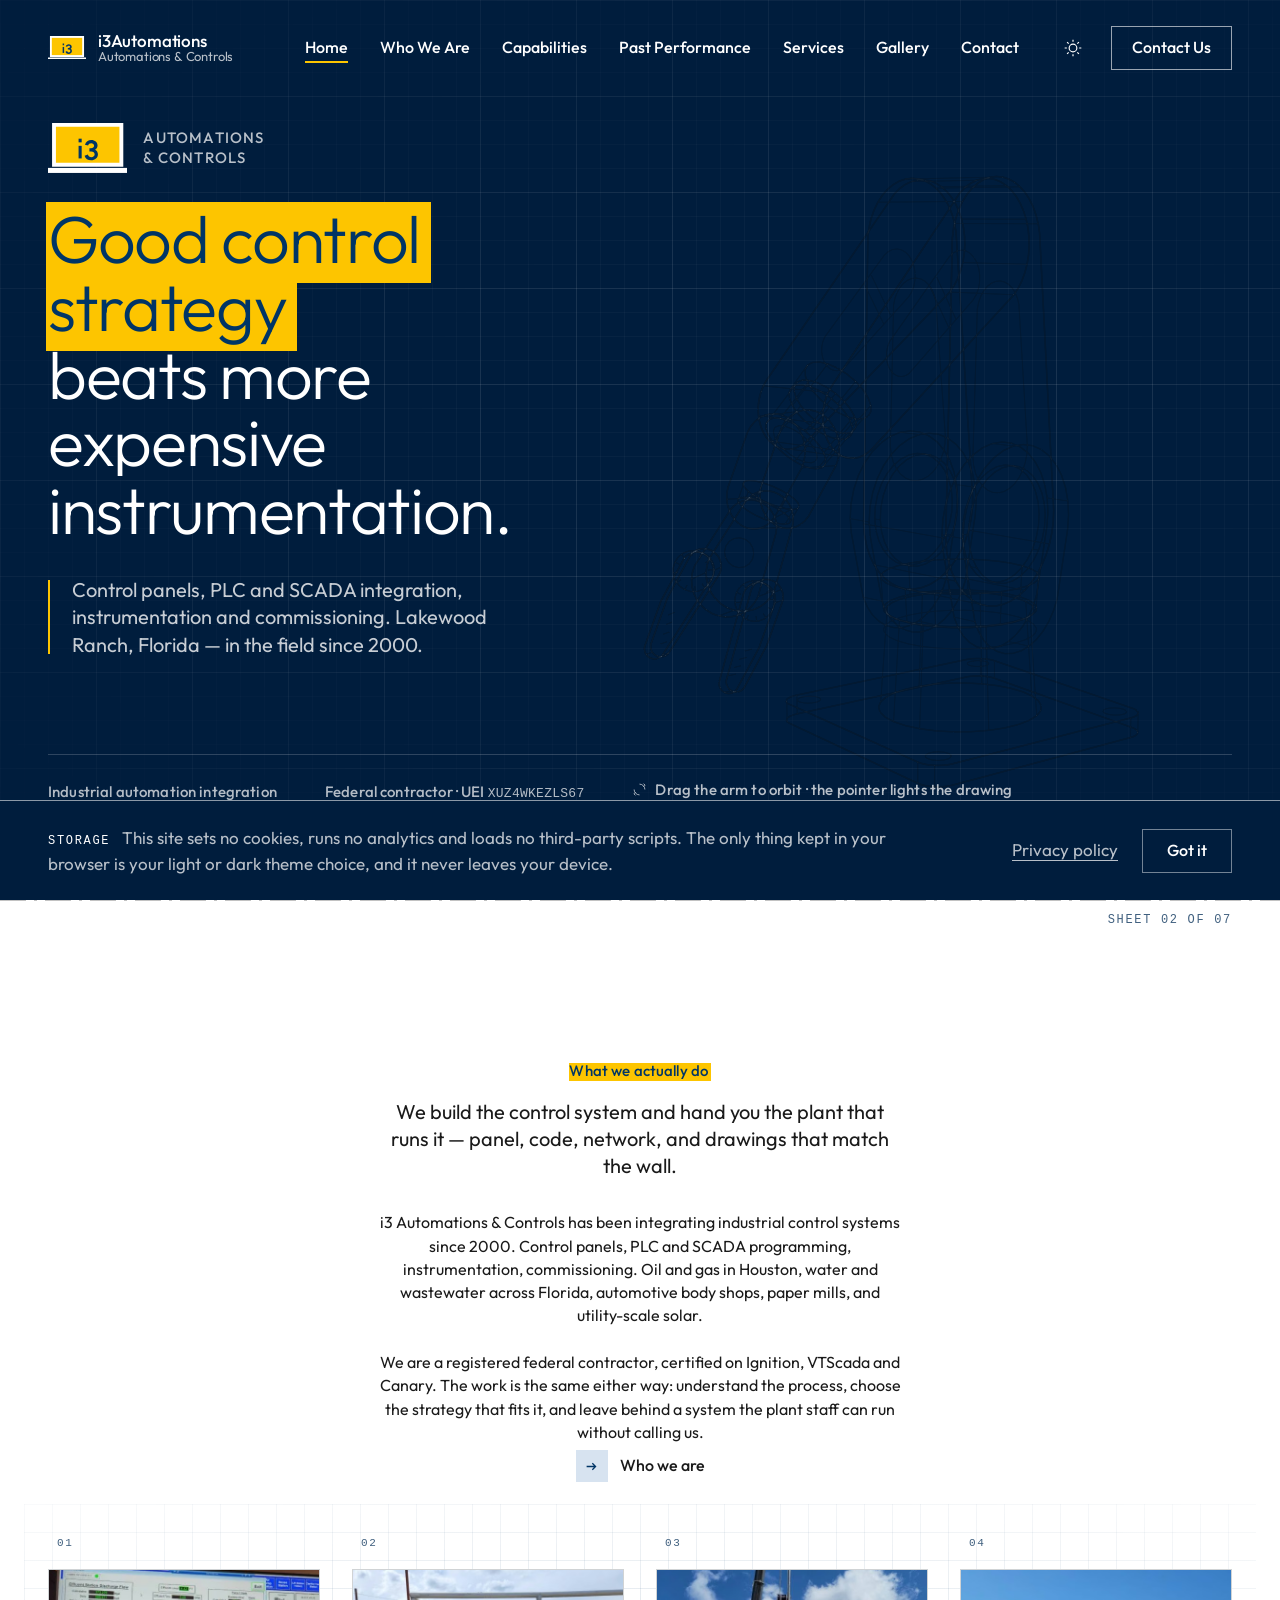
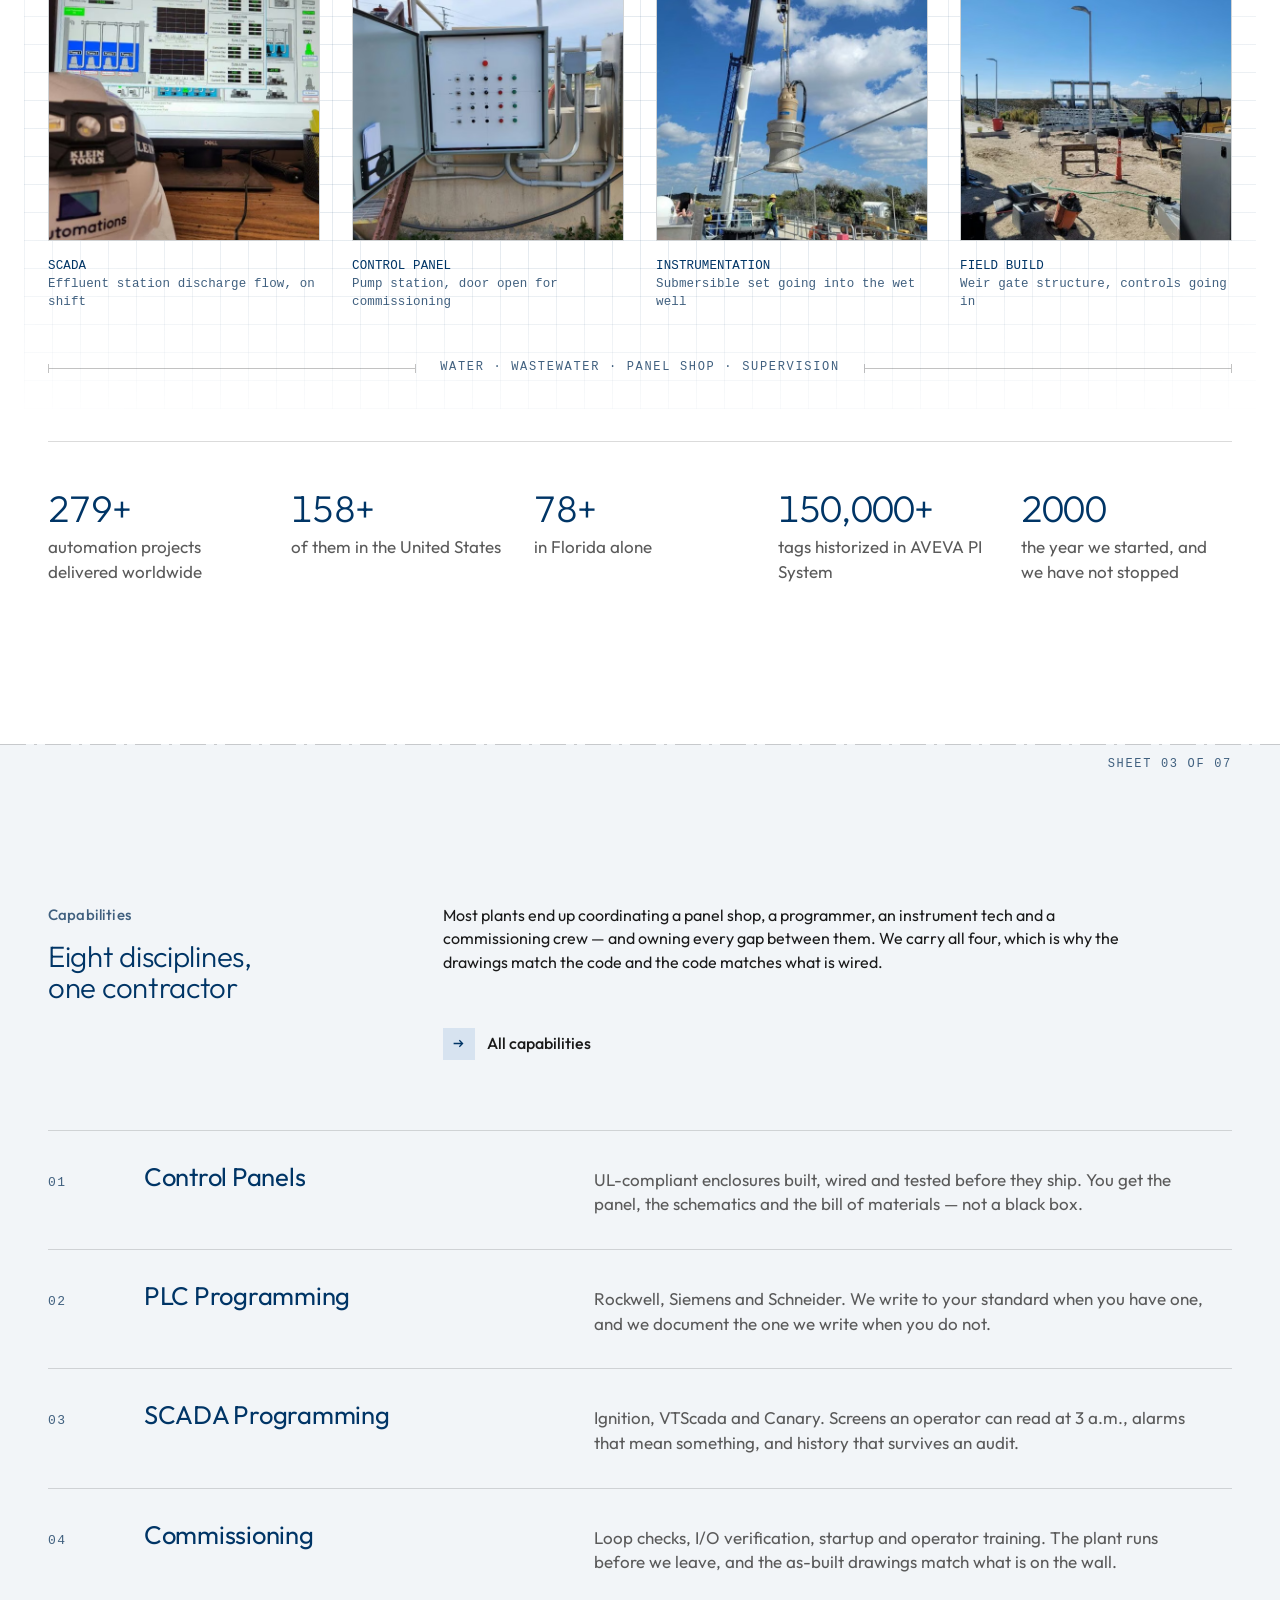
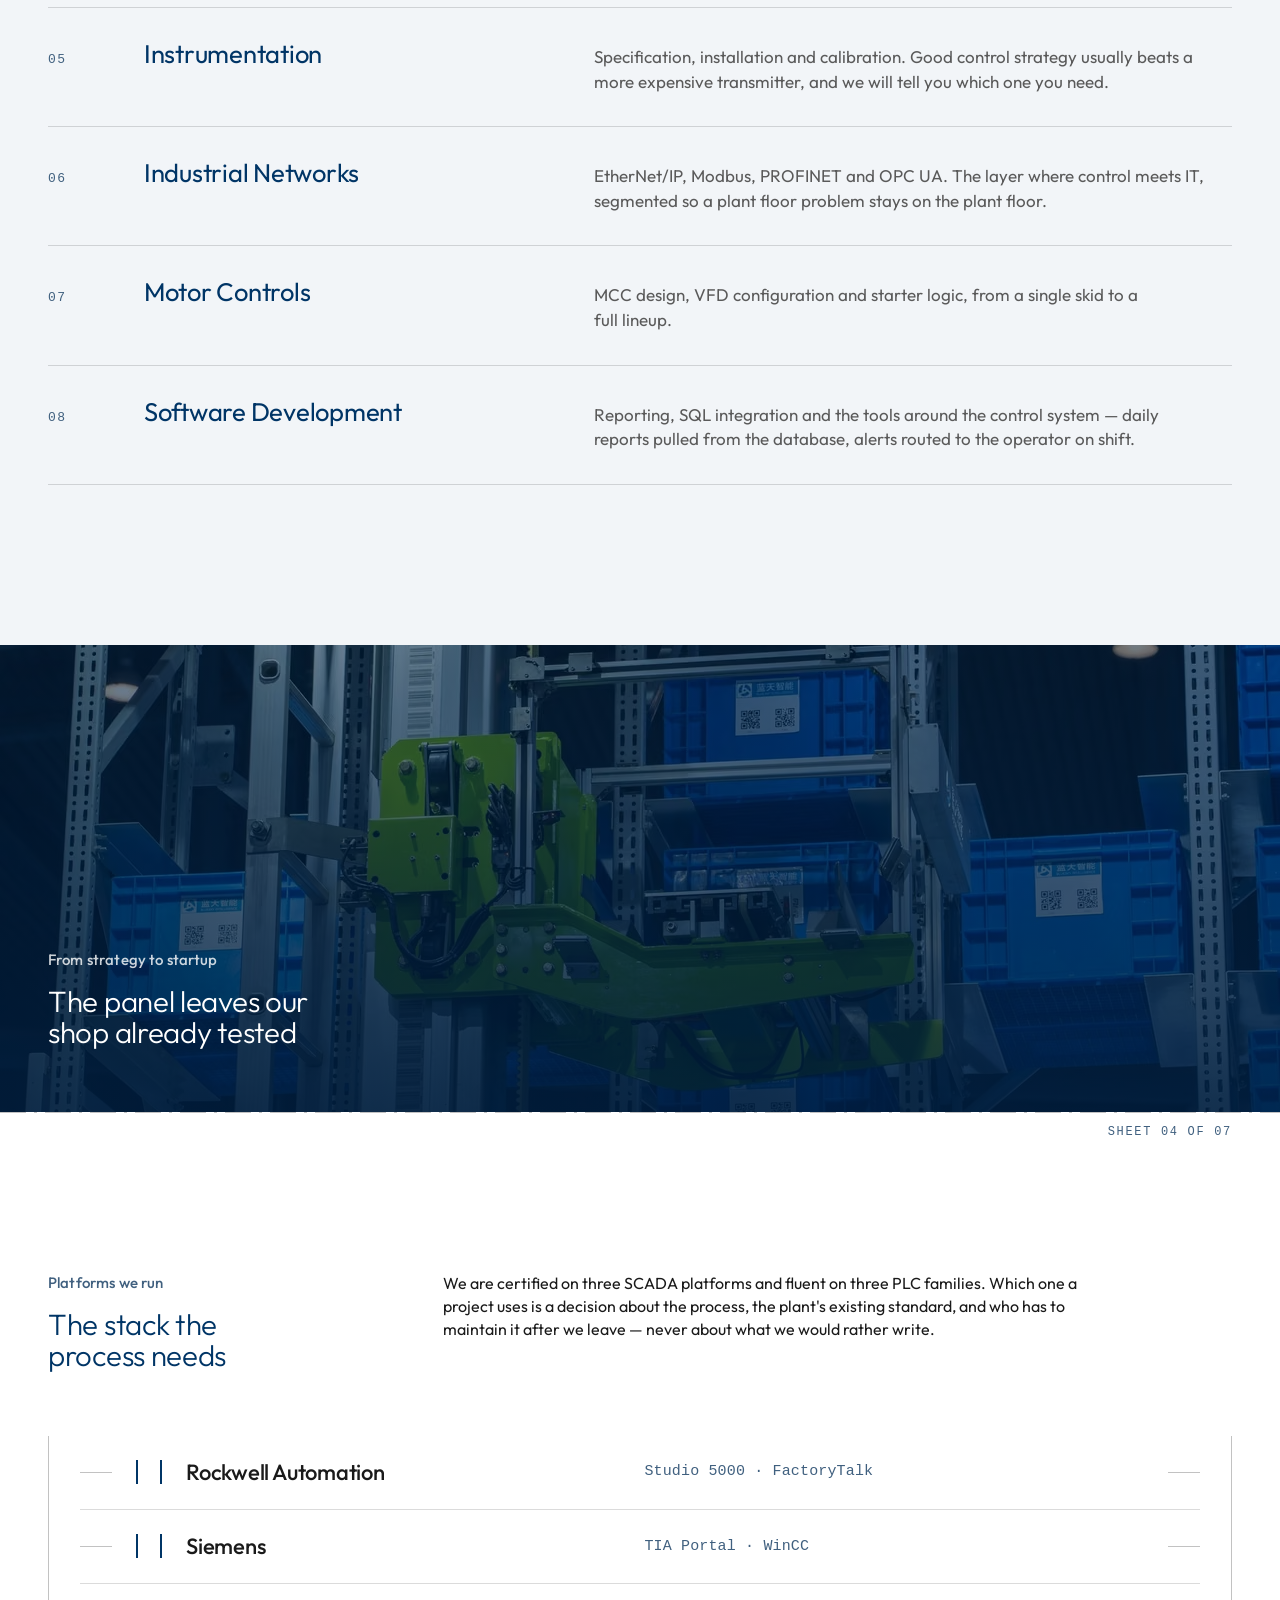
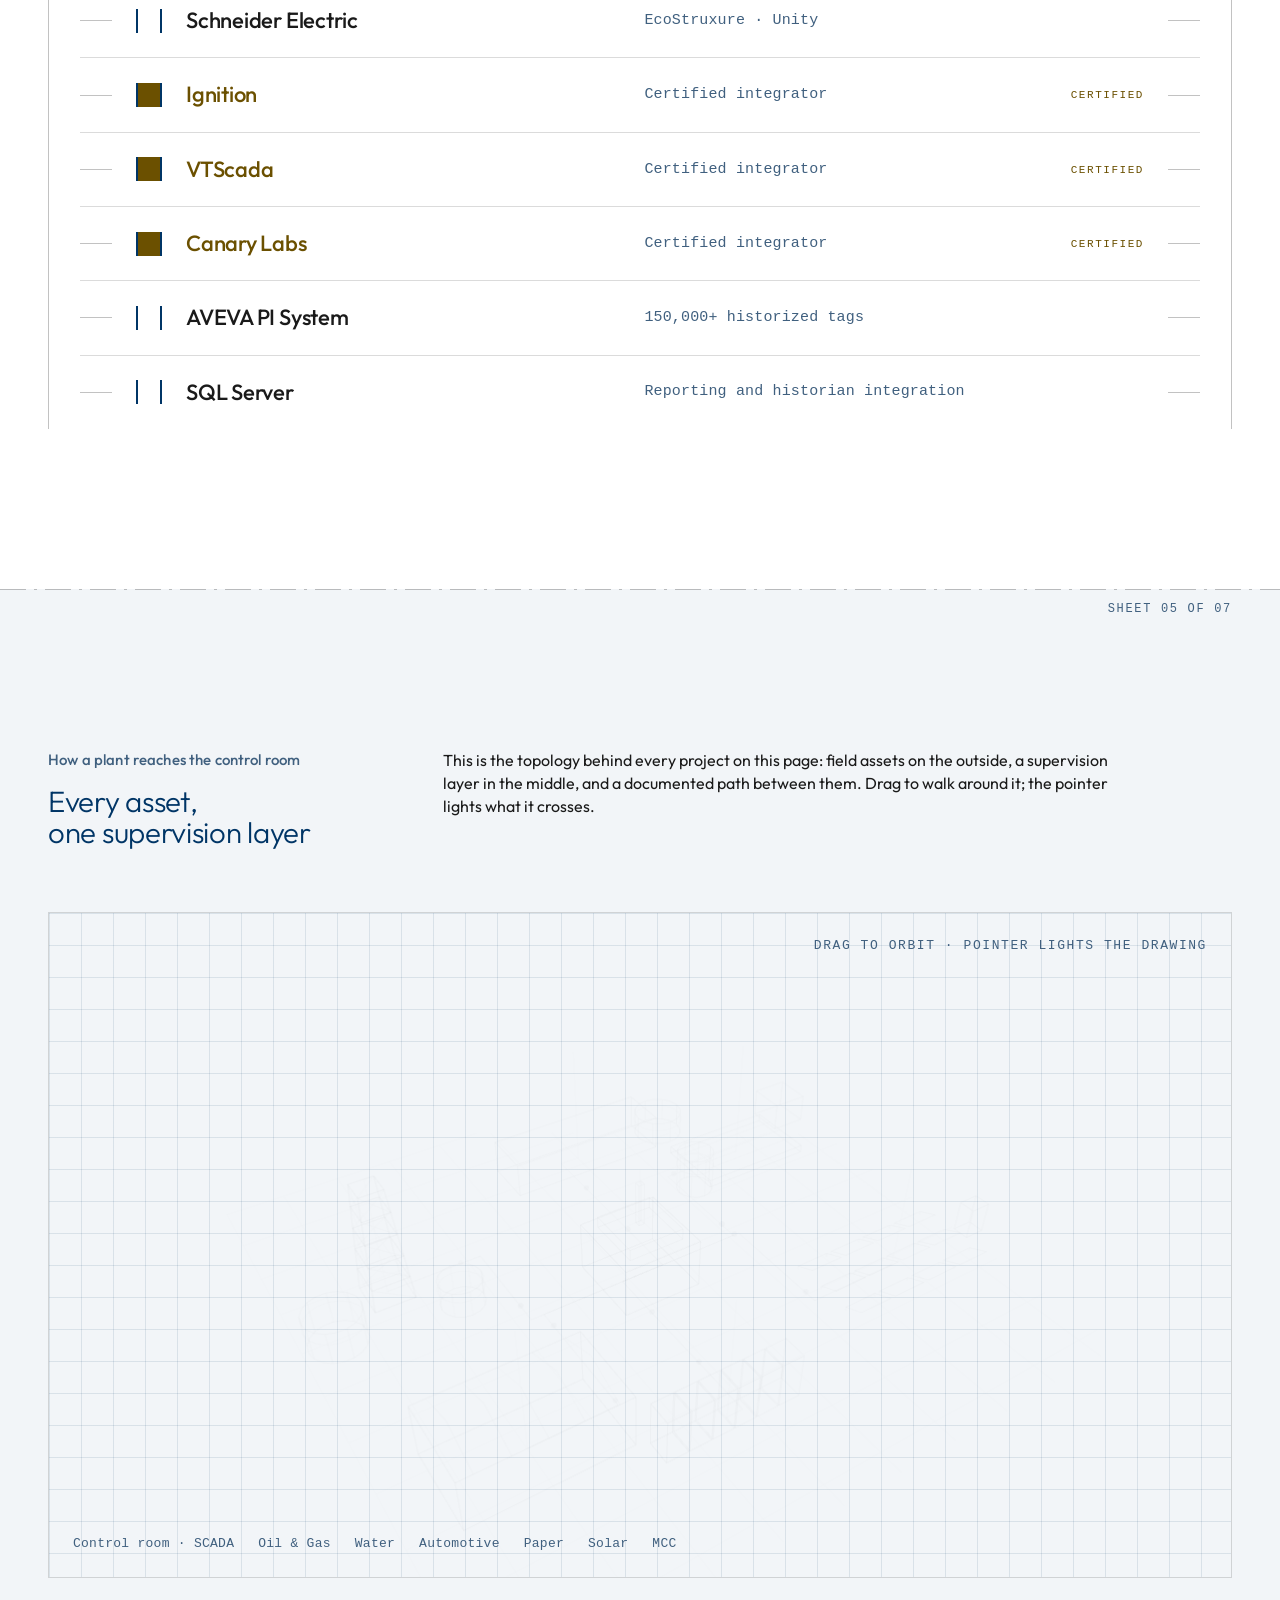
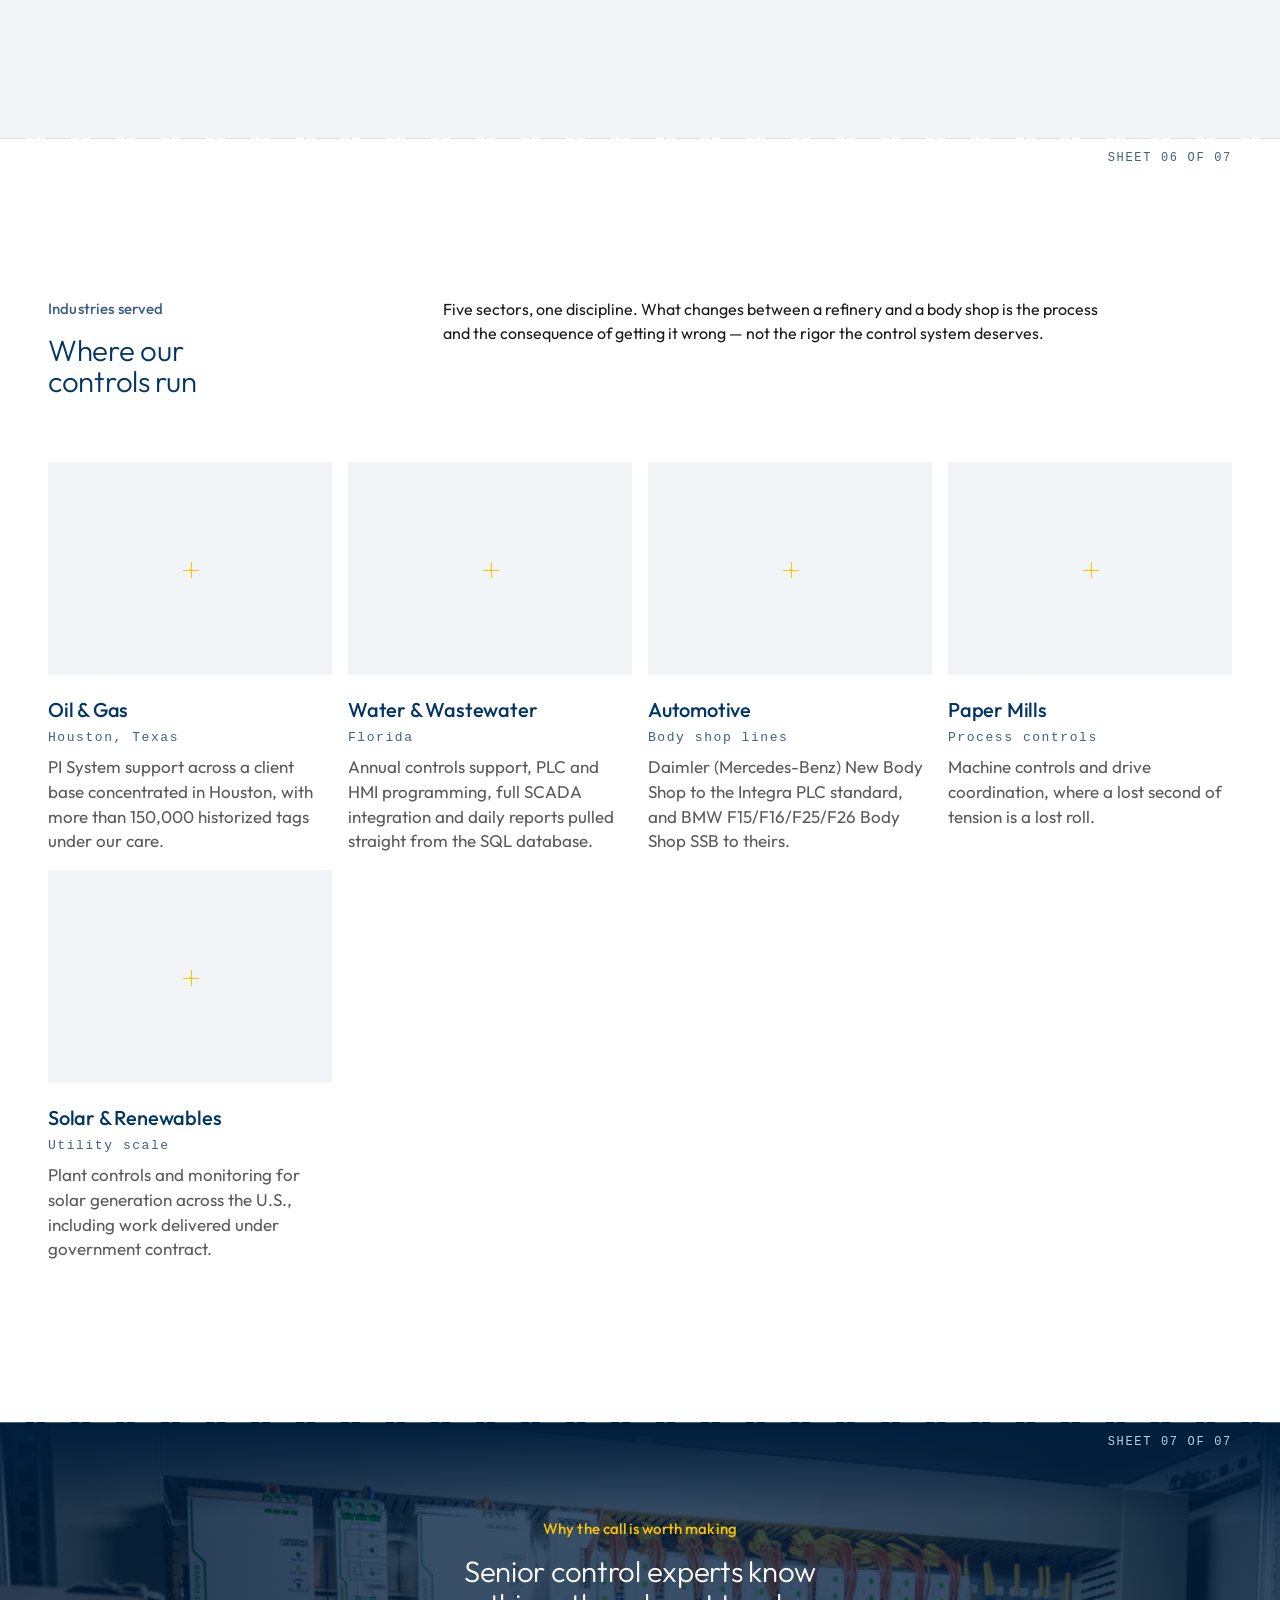
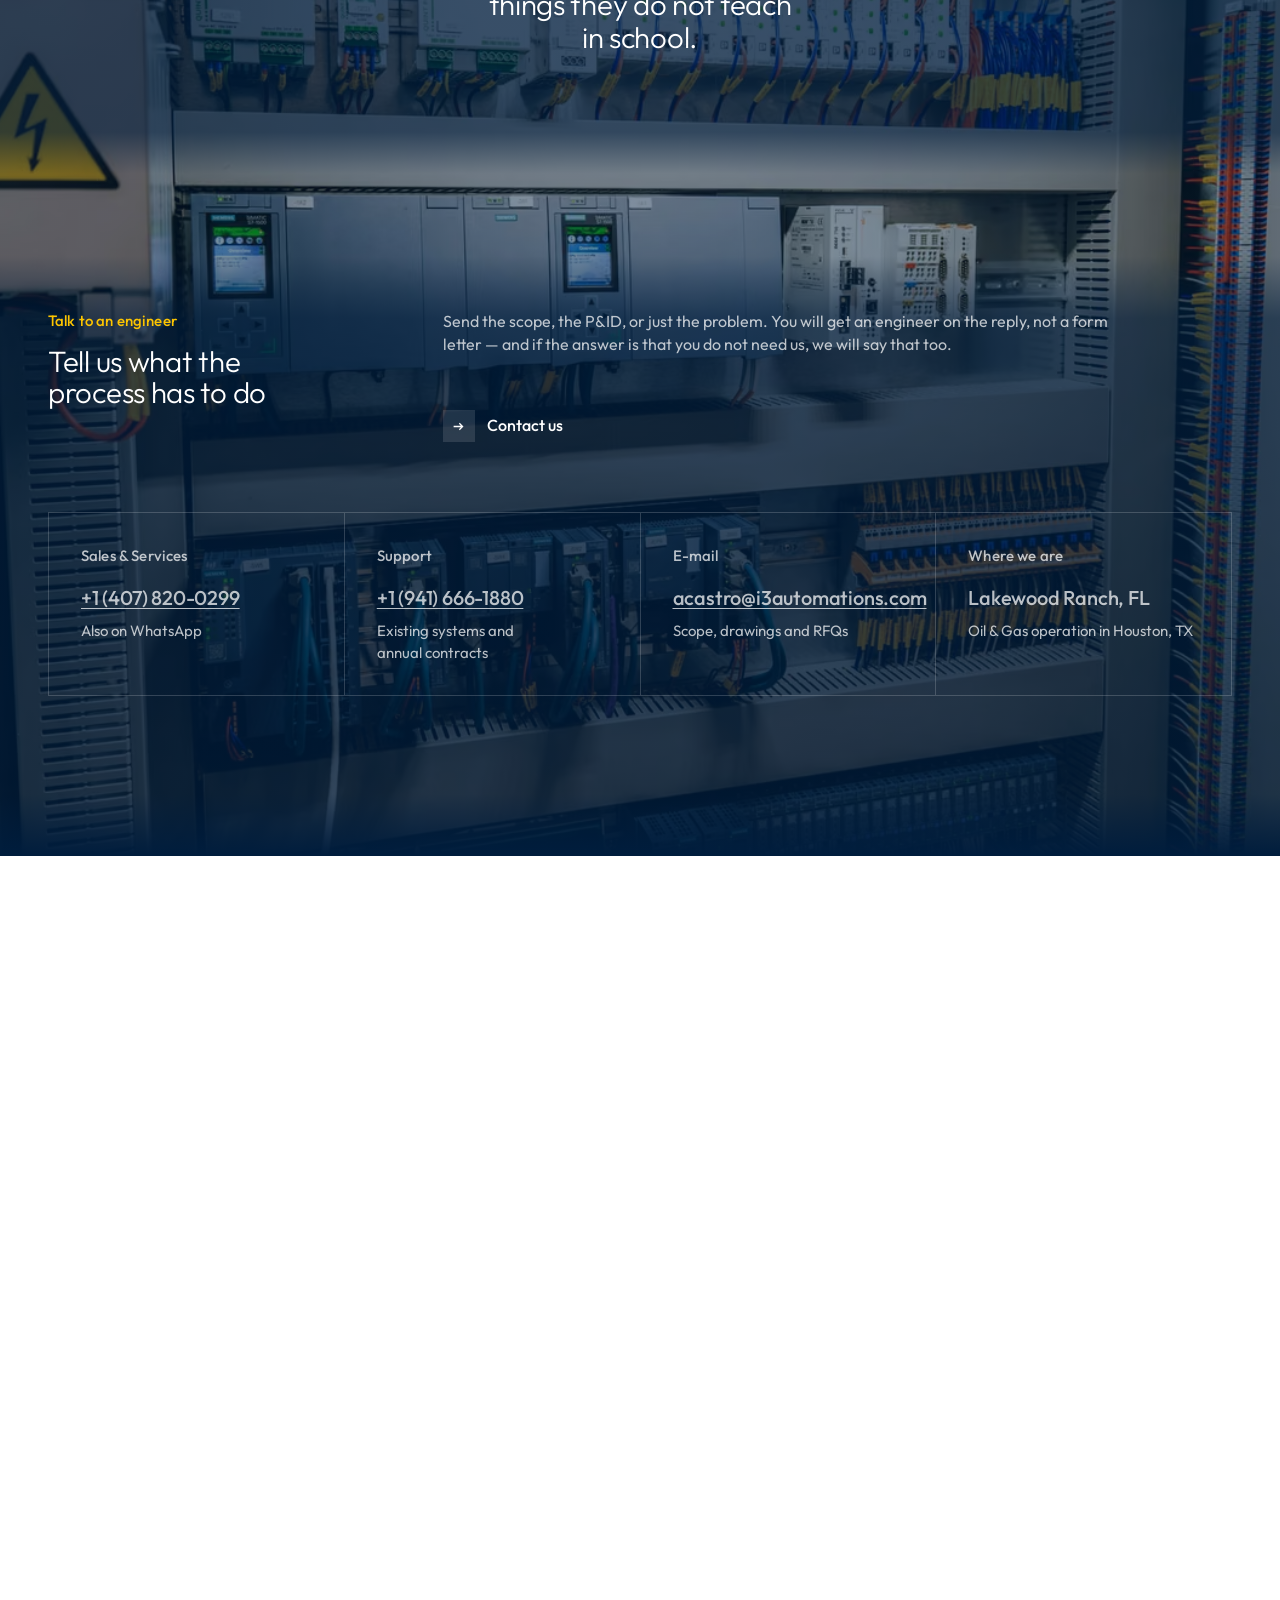
==== site/index.html @ 96292fdc "Site completo, primeiro commit." ====
<!DOCTYPE html>
<html lang="en-US">
<head>
<meta charset="utf-8">
<meta name="viewport" content="width=device-width, initial-scale=1">
<title>i3Automations &mdash; Industrial Control Panels, PLC and SCADA</title>
<meta name="description" content="Control panels, PLC and SCADA programming, instrumentation and commissioning for oil and gas, water, automotive and solar. Federal contractor since 2000.">
<link rel="canonical" href="https://i3automations.com/">
<meta name="theme-color" content="#003566" media="(prefers-color-scheme: light)">
<meta name="theme-color" content="#000C18" media="(prefers-color-scheme: dark)">

<meta property="og:type" content="website">
<meta property="og:locale" content="en_US">
<meta property="og:site_name" content="i3 Automations &amp; Controls">
<meta property="og:title" content="i3Automations &mdash; Industrial Control Panels, PLC and SCADA">
<meta property="og:description" content="Control panels, PLC and SCADA programming, instrumentation and commissioning for oil and gas, water, automotive and solar. Federal contractor since 2000.">
<meta property="og:url" content="https://i3automations.com/">
<meta property="og:image" content="https://i3automations.com/img/og/og-1200.jpg">
<meta property="og:image:type" content="image/jpeg">
<meta property="og:image:width" content="1200">
<meta property="og:image:height" content="630">
<meta property="og:image:alt" content="i3Automations &mdash; Industrial Control Panels, PLC and SCADA">
<meta name="twitter:card" content="summary_large_image">

<link rel="icon" href="favicon.ico" sizes="16x16 32x32 48x48">
<link rel="icon" href="brand/favicon.svg" type="image/svg+xml">
<link rel="apple-touch-icon" href="brand/apple-touch-icon.png">
<link rel="manifest" href="site.webmanifest">
<link rel="preload" href="fonts/outfit-latin.woff2" as="font" type="font/woff2" crossorigin>
<link rel="stylesheet" href="css/reset.css">
<link rel="stylesheet" href="css/tokens.css">
<link rel="stylesheet" href="css/style.css">

<script>
(function () {
try {
var t = localStorage.getItem("i3-tema");
if (t === "claro" || t === "escuro") {
document.documentElement.setAttribute("data-tema", t);
}
} catch (e) {   }
})();
</script>
<script>
document.documentElement.className += " intro-ativa";
</script>
</head>
<body>

<div class="intro" role="presentation">
  <div class="intro__cena">
    <div class="intro__peca">
      <svg class="intro__marca" viewBox="0 0 410 258" aria-hidden="true" focusable="false"><path class="moldura" d="M21 0h368v226H21z"/><rect class="moldura" x="0" y="232" width="410" height="26"/><path class="tela" d="M41 20h328v186H41z"/><rect class="glifo" x="158" y="81" width="16" height="19"/><rect class="glifo" x="158" y="118" width="16" height="65"/><path class="glifo" d="M191 112c4-14 17-24 33-24 18 0 32 12 32 28 0 10-5 18-13 22 9 4 15 13 15 24 0 18-15 31-35 31-17 0-30-9-34-24l17-6c3 9 9 14 18 14 10 0 17-6 17-15 0-9-7-15-18-15h-9v-17h8c10 0 16-5 16-13 0-8-6-13-15-13-8 0-13 4-16 12z"/><g class="marca__contorno" fill="none" stroke="currentColor"><path pathLength="100" d="M21 0h368v226H21z"/><path pathLength="100" d="M41 20h328v186H41z"/><path pathLength="100" d="M0 232h410v26H0z"/></g></svg>
    </div>
    <p class="intro__frase">
      <span class="intro__texto"><span class="intro__linha">Good control strategy</span> <span class="intro__linha">beats expensive instrumentation</span></span><span class="intro__cursor" aria-hidden="true"></span>
    </p>
  </div>
</div>

<a class="pular-conteudo" href="#conteudo">Skip to content</a>

<header class="nav nav--sobre-heroi">
  <div class="nav__interno">
    <a class="nav__marca" href="index.html" aria-label="i3Automations — home">
      <svg class="nav__icone" viewBox="0 0 410 258" aria-hidden="true" focusable="false"><path class="moldura" d="M21 0h368v226H21z"/><rect class="moldura" x="0" y="232" width="410" height="26"/><path class="tela" d="M41 20h328v186H41z"/><rect class="glifo" x="158" y="81" width="16" height="19"/><rect class="glifo" x="158" y="118" width="16" height="65"/><path class="glifo" d="M191 112c4-14 17-24 33-24 18 0 32 12 32 28 0 10-5 18-13 22 9 4 15 13 15 24 0 18-15 31-35 31-17 0-30-9-34-24l17-6c3 9 9 14 18 14 10 0 17-6 17-15 0-9-7-15-18-15h-9v-17h8c10 0 16-5 16-13 0-8-6-13-15-13-8 0-13 4-16 12z"/></svg>
      <span class="nav__nome">i3Automations<span>Automations &amp; Controls</span></span>
    </a>

    <ul class="nav__links" role="list"><li><a href="index.html" aria-current="page">Home</a></li><li><a href="who-we-are.html">Who We Are</a></li><li><a href="capabilities.html">Capabilities</a></li><li><a href="past-performance.html">Past Performance</a></li><li><a href="services.html">Services</a></li><li><a href="gallery.html">Gallery</a></li><li><a href="contact.html">Contact</a></li></ul>

    <div class="nav__acoes">
      <button class="tema" type="button" data-tema-alternar aria-pressed="false"
              aria-label="Switch theme">
        <svg class="tema__sol" viewBox="0 0 24 24" aria-hidden="true"><circle cx="12" cy="12" r="4.6"/><path d="M12 2v2.6M12 19.4V22M2 12h2.6M19.4 12H22M4.9 4.9l1.9 1.9M17.2 17.2l1.9 1.9M19.1 4.9l-1.9 1.9M6.8 17.2l-1.9 1.9"/></svg>
        <svg class="tema__lua" viewBox="0 0 24 24" aria-hidden="true"><path d="M20.5 14.6A8.6 8.6 0 0 1 9.4 3.5a8.6 8.6 0 1 0 11.1 11.1z"/></svg>
      </button>
      <a class="nav__cta" href="contact.html">Contact Us</a>
      <button class="nav__hamburguer" type="button" aria-expanded="false"
              aria-controls="menu-mobile" aria-label="Open menu"><span></span></button>
    </div>
  </div>

  <nav class="nav__painel" id="menu-mobile" aria-label="Main menu">
    <a href="index.html" aria-current="page">Home</a><a href="who-we-are.html">Who We Are</a><a href="capabilities.html">Capabilities</a><a href="past-performance.html">Past Performance</a><a href="services.html">Services</a><a href="gallery.html">Gallery</a><a href="contact.html">Contact</a>
    <a class="botao botao--principal" href="contact.html">Contact Us</a>
  </nav>
</header>
<main id="conteudo">

<section class="heroi reticula" id="top">
  <div class="heroi__container">
    <div class="heroi__peca"><div class="braco" data-braco role="img" aria-label="Interactive line drawing of a six-axis industrial robot arm at work: drag to orbit it, and the pointer lights the drawing in gold."><canvas class="braco__tela"></canvas><div class="braco__estatico" aria-hidden="true"></div></div></div>
    <div class="heroi__texto">
      <p class="heroi__marca"><svg class="heroi__icone" viewBox="0 0 410 258" aria-hidden="true" focusable="false" data-intro-destino data-encaixe="1"><path class="moldura" d="M21 0h368v226H21z"/><rect class="moldura" x="0" y="232" width="410" height="26"/><path class="tela" d="M41 20h328v186H41z"/><rect class="glifo" x="158" y="81" width="16" height="19"/><rect class="glifo" x="158" y="118" width="16" height="65"/><path class="glifo" d="M191 112c4-14 17-24 33-24 18 0 32 12 32 28 0 10-5 18-13 22 9 4 15 13 15 24 0 18-15 31-35 31-17 0-30-9-34-24l17-6c3 9 9 14 18 14 10 0 17-6 17-15 0-9-7-15-18-15h-9v-17h8c10 0 16-5 16-13 0-8-6-13-15-13-8 0-13 4-16 12z"/></svg><span>Automations<br>&amp; Controls</span></p>
      <h1 class="heroi__titulo">
        <span class="entra-linha" style="--i:0"><span class="realce">Good control strategy</span></span>
        <span class="entra-linha" data-lente-texto style="--i:1">beats more expensive</span>
        <span class="entra-linha" data-lente-texto style="--i:2">instrumentation.</span>
      </h1>
      <p class="heroi__apoio" data-lente-texto>Control panels, PLC and SCADA integration, instrumentation
      and commissioning. Lakewood Ranch, Florida &mdash; in the field since 2000.</p>
    </div>

    <div class="heroi__rodape">
      <span>Industrial automation integration</span>
      <span>Federal contractor &middot; UEI <span class="mono">XUZ4WKEZLS67</span></span>
      <span class="heroi__dica">
        <svg viewBox="0 0 24 24" aria-hidden="true"><path d="M12 3.4a8.6 8.6 0 0 1 8.6 8.6M12 20.6A8.6 8.6 0 0 1 3.4 12"/><path d="M18.5 2.6L20.9 5l-2.4 2.4M5.5 21.4L3.1 19l2.4-2.4"/></svg>
        Drag the arm to orbit &middot; the pointer lights the drawing
      </span>
    </div>
  </div>
</section>

<section class="secao junta reveal reveal--limpo" id="who-we-are" data-folha="02 OF 07">
  <div class="container">
    <div class="bloco bloco--centro reveal">
      <p class="eyebrow"><span class="realce">What we actually do</span></p>
      <div>
        <p class="lead">We build the control system and hand
        you the plant that runs it &mdash; panel, code, network, and drawings that match
        the wall.</p>

        <div class="pilha" style="margin-top: var(--s-5)">
          <p>i3 Automations &amp; Controls has been integrating industrial control systems
          since 2000. Control panels, PLC and SCADA programming, instrumentation,
          commissioning. Oil and gas in Houston, water and wastewater across Florida,
          automotive body shops, paper mills, and utility-scale solar.</p>
          <p>We are a registered federal contractor, certified on Ignition, VTScada and
          Canary. The work is the same either way: understand the process, choose the
          strategy that fits it, and leave behind a system the plant staff can run without
          calling us.</p>
        </div>

        <a class="cta" href="who-we-are.html"><span class="cta__chip" aria-hidden="true"><svg viewBox="0 0 16 16" fill="none" stroke="currentColor" stroke-width="1.6"><path d="M2 8h11M9 4l4 4-4 4"/></svg></span>Who we are</a>
      </div>
    </div>
    <div class="prancha" data-progresso><div class="prancha__datum" aria-hidden="true"></div><div class="prancha__linha"><figure class="prancha__item" style="--i:0"><div class="prancha__vista"><span class="prancha__tique" aria-hidden="true"></span><span class="prancha__idx">01</span></div><div class="prancha__moldura"><picture><source type="image/avif" srcset="img/galeria/scada-600.avif 600w" sizes="(max-width: 560px) 92vw, (max-width: 1023px) 44vw, 22vw"><source type="image/webp" srcset="img/galeria/scada-600.webp 600w" sizes="(max-width: 560px) 92vw, (max-width: 1023px) 44vw, 22vw"><img class="" src="img/galeria/scada-600.jpg" alt="SCADA screen showing effluent station discharge flow, with an i3Automations hard hat in the foreground" decoding="async" fetchpriority="high" ></picture></div><figcaption class="prancha__legenda"><span class="prancha__ref">SCADA</span>Effluent station discharge flow, on shift</figcaption></figure><figure class="prancha__item" style="--i:1"><div class="prancha__vista"><span class="prancha__tique" aria-hidden="true"></span><span class="prancha__idx">02</span></div><div class="prancha__moldura"><picture><source type="image/avif" srcset="img/galeria/painel-campo-600.avif 600w" sizes="(max-width: 560px) 92vw, (max-width: 1023px) 44vw, 22vw"><source type="image/webp" srcset="img/galeria/painel-campo-600.webp 600w" sizes="(max-width: 560px) 92vw, (max-width: 1023px) 44vw, 22vw"><img class="" src="img/galeria/painel-campo-600.jpg" alt="Field-installed control panel with pilot lights and selector switches, door open at a pump station" decoding="async" fetchpriority="high" ></picture></div><figcaption class="prancha__legenda"><span class="prancha__ref">CONTROL PANEL</span>Pump station, door open for commissioning</figcaption></figure><figure class="prancha__item" style="--i:2"><div class="prancha__vista"><span class="prancha__tique" aria-hidden="true"></span><span class="prancha__idx">03</span></div><div class="prancha__moldura"><picture><source type="image/avif" srcset="img/galeria/bomba-600.avif 600w" sizes="(max-width: 560px) 92vw, (max-width: 1023px) 44vw, 22vw"><source type="image/webp" srcset="img/galeria/bomba-600.webp 600w" sizes="(max-width: 560px) 92vw, (max-width: 1023px) 44vw, 22vw"><img class="" src="img/galeria/bomba-600.jpg" alt="Submersible pump set being lowered by crane into a wet well" decoding="async" fetchpriority="high" ></picture></div><figcaption class="prancha__legenda"><span class="prancha__ref">INSTRUMENTATION</span>Submersible set going into the wet well</figcaption></figure><figure class="prancha__item" style="--i:3"><div class="prancha__vista"><span class="prancha__tique" aria-hidden="true"></span><span class="prancha__idx">04</span></div><div class="prancha__moldura"><picture><source type="image/avif" srcset="img/galeria/obra-agua-600.avif 600w" sizes="(max-width: 560px) 92vw, (max-width: 1023px) 44vw, 22vw"><source type="image/webp" srcset="img/galeria/obra-agua-600.webp 600w" sizes="(max-width: 560px) 92vw, (max-width: 1023px) 44vw, 22vw"><img class="" src="img/galeria/obra-agua-600.jpg" alt="Controls cabinet being installed beside weir gates at a water treatment structure under construction" decoding="async" fetchpriority="high" ></picture></div><figcaption class="prancha__legenda"><span class="prancha__ref">FIELD BUILD</span>Weir gate structure, controls going in</figcaption></figure></div><p class="prancha__cota">WATER &middot; WASTEWATER &middot; PANEL SHOP &middot; SUPERVISION</p></div>
    <dl class="numeros reveal">
      <div><dt class="tabular">279+</dt><dd>automation projects delivered worldwide</dd></div>
      <div><dt class="tabular">158+</dt><dd>of them in the United States</dd></div>
      <div><dt class="tabular">78+</dt><dd>in Florida alone</dd></div>
      <div><dt class="tabular">150,000+</dt><dd>tags historized in AVEVA PI System</dd></div>
      <div><dt class="tabular">2000</dt><dd>the year we started, and we have not stopped</dd></div>
    </dl>
  </div>
</section>

<section class="secao secao--offwhite junta reveal reveal--limpo" id="capabilities" data-folha="03 OF 07">
  <div class="container">
    <div class="bloco reveal">
      <div class="bloco__esq">
        <p class="eyebrow">Capabilities</p>
        <h2>Eight disciplines, <br>one contractor</h2>
      </div>
      <div class="bloco__dir">
        <p class="corpo">Most plants end up coordinating a panel shop, a programmer, an
        instrument tech and a commissioning crew &mdash; and owning every gap between them.
        We carry all four, which is why the drawings match the code and the code matches
        what is wired.</p>
        <a class="cta" href="capabilities.html"><span class="cta__chip" aria-hidden="true"><svg viewBox="0 0 16 16" fill="none" stroke="currentColor" stroke-width="1.6"><path d="M2 8h11M9 4l4 4-4 4"/></svg></span>All capabilities</a>
      </div>
    </div>
    <div class="capacidades" data-domino><div class="capacidade reveal" style="--i:1" data-i="0"><p class="capacidade__num">01</p><h3 class="capacidade__nome">Control Panels</h3><p class="capacidade__txt">UL-compliant enclosures built, wired and tested before they ship. You get the panel, the schematics and the bill of materials — not a black box.</p></div><div class="capacidade reveal" style="--i:2" data-i="1"><p class="capacidade__num">02</p><h3 class="capacidade__nome">PLC Programming</h3><p class="capacidade__txt">Rockwell, Siemens and Schneider. We write to your standard when you have one, and we document the one we write when you do not.</p></div><div class="capacidade reveal" style="--i:3" data-i="2"><p class="capacidade__num">03</p><h3 class="capacidade__nome">SCADA Programming</h3><p class="capacidade__txt">Ignition, VTScada and Canary. Screens an operator can read at 3 a.m., alarms that mean something, and history that survives an audit.</p></div><div class="capacidade reveal" style="--i:4" data-i="3"><p class="capacidade__num">04</p><h3 class="capacidade__nome">Commissioning</h3><p class="capacidade__txt">Loop checks, I/O verification, startup and operator training. The plant runs before we leave, and the as-built drawings match what is on the wall.</p></div><div class="capacidade reveal" style="--i:5" data-i="4"><p class="capacidade__num">05</p><h3 class="capacidade__nome">Instrumentation</h3><p class="capacidade__txt">Specification, installation and calibration. Good control strategy usually beats a more expensive transmitter, and we will tell you which one you need.</p></div><div class="capacidade reveal" style="--i:6" data-i="5"><p class="capacidade__num">06</p><h3 class="capacidade__nome">Industrial Networks</h3><p class="capacidade__txt">EtherNet/IP, Modbus, PROFINET and OPC UA. The layer where control meets IT, segmented so a plant floor problem stays on the plant floor.</p></div><div class="capacidade reveal" style="--i:7" data-i="6"><p class="capacidade__num">07</p><h3 class="capacidade__nome">Motor Controls</h3><p class="capacidade__txt">MCC design, VFD configuration and starter logic, from a single skid to a full lineup.</p></div><div class="capacidade reveal" style="--i:8" data-i="7"><p class="capacidade__num">08</p><h3 class="capacidade__nome">Software Development</h3><p class="capacidade__txt">Reporting, SQL integration and the tools around the control system — daily reports pulled from the database, alerts routed to the operator on shift.</p></div></div>
  </div>
</section>

<section class="faixa reveal reveal--limpo">
  <picture><source type="image/avif" srcset="img/faixa/robotica-1280.avif 1280w, img/faixa/robotica-1920.avif 1920w" sizes="100vw"><source type="image/webp" srcset="img/faixa/robotica-1280.webp 1280w, img/faixa/robotica-1920.webp 1920w" sizes="100vw"><img class="faixa__foto" src="img/faixa/robotica-1920.jpg" alt="Robotic handling cell in a distribution facility" loading="lazy" decoding="async" ></picture>
  <div class="container">
    <p class="eyebrow reveal">From strategy to startup</p>
    <h2 class="reveal" style="--i:1">The panel leaves our shop already tested</h2>
  </div>
</section>

<section class="secao junta reveal reveal--limpo" data-folha="04 OF 07">
  <div class="container">
    <div class="bloco reveal">
      <div class="bloco__esq">
        <p class="eyebrow">Platforms we run</p>
        <h2>The stack the <br>process needs</h2>
      </div>
      <div class="bloco__dir">
        <p class="corpo">We are certified on three SCADA platforms and fluent on three PLC
        families. Which one a project uses is a decision about the process, the plant's
        existing standard, and who has to maintain it after we leave &mdash; never about
        what we would rather write.</p>
      </div>
    </div>
    <div class="escada"><div class="escada__degrau reveal" style="--i:0"><span class="escada__fio" aria-hidden="true"></span><span class="escada__contato" aria-hidden="true"></span><p class="escada__nome">Rockwell Automation</p><p class="escada__papel">Studio 5000 · FactoryTalk</p><span class="escada__fio escada__fio--fim" aria-hidden="true"></span></div><div class="escada__degrau reveal" style="--i:1"><span class="escada__fio" aria-hidden="true"></span><span class="escada__contato" aria-hidden="true"></span><p class="escada__nome">Siemens</p><p class="escada__papel">TIA Portal · WinCC</p><span class="escada__fio escada__fio--fim" aria-hidden="true"></span></div><div class="escada__degrau reveal" style="--i:2"><span class="escada__fio" aria-hidden="true"></span><span class="escada__contato" aria-hidden="true"></span><p class="escada__nome">Schneider Electric</p><p class="escada__papel">EcoStruxure · Unity</p><span class="escada__fio escada__fio--fim" aria-hidden="true"></span></div><div class="escada__degrau escada__degrau--certificada reveal" style="--i:3"><span class="escada__fio" aria-hidden="true"></span><span class="escada__contato" aria-hidden="true"></span><p class="escada__nome">Ignition</p><p class="escada__papel">Certified integrator<span class="escada__selo">CERTIFIED</span></p><span class="escada__fio escada__fio--fim" aria-hidden="true"></span></div><div class="escada__degrau escada__degrau--certificada reveal" style="--i:4"><span class="escada__fio" aria-hidden="true"></span><span class="escada__contato" aria-hidden="true"></span><p class="escada__nome">VTScada</p><p class="escada__papel">Certified integrator<span class="escada__selo">CERTIFIED</span></p><span class="escada__fio escada__fio--fim" aria-hidden="true"></span></div><div class="escada__degrau escada__degrau--certificada reveal" style="--i:5"><span class="escada__fio" aria-hidden="true"></span><span class="escada__contato" aria-hidden="true"></span><p class="escada__nome">Canary Labs</p><p class="escada__papel">Certified integrator<span class="escada__selo">CERTIFIED</span></p><span class="escada__fio escada__fio--fim" aria-hidden="true"></span></div><div class="escada__degrau reveal" style="--i:6"><span class="escada__fio" aria-hidden="true"></span><span class="escada__contato" aria-hidden="true"></span><p class="escada__nome">AVEVA PI System</p><p class="escada__papel">150,000+ historized tags</p><span class="escada__fio escada__fio--fim" aria-hidden="true"></span></div><div class="escada__degrau reveal" style="--i:7"><span class="escada__fio" aria-hidden="true"></span><span class="escada__contato" aria-hidden="true"></span><p class="escada__nome">SQL Server</p><p class="escada__papel">Reporting and historian integration</p><span class="escada__fio escada__fio--fim" aria-hidden="true"></span></div></div>
  </div>
</section>

<section class="secao secao--offwhite junta reveal reveal--limpo" id="plant" data-folha="05 OF 07">
  <div class="container">
    <div class="bloco reveal">
      <div class="bloco__esq">
        <p class="eyebrow">How a plant reaches the control room</p>
        <h2>Every asset, <br>one supervision layer</h2>
      </div>
      <div class="bloco__dir">
        <p class="corpo">This is the topology behind every project on this page: field
        assets on the outside, a supervision layer in the middle, and a documented path
        between them. Drag to walk around it; the pointer lights what it crosses.</p>
      </div>
    </div>

    <div class="planta reveal" data-planta role="img"
         aria-label="Interactive isometric drawing of an industrial plant: field assets connected by documented links to a central control room.">
      <canvas class="planta__tela"></canvas>
      <div class="planta__grade" aria-hidden="true"></div>
      <p class="planta__dica">DRAG TO ORBIT &middot; POINTER LIGHTS THE DRAWING</p>
      <p class="planta__legenda">
        <span>Control room &middot; SCADA</span><span>Oil &amp; Gas</span><span>Water</span>
        <span>Automotive</span><span>Paper</span><span>Solar</span><span>MCC</span>
      </p>
      <p class="planta__semwebgl">This drawing needs WebGL2, which this browser has turned
      off. The plants themselves are on the <a class="link"
      href="past-performance.html">past performance</a> page.</p>
    </div>
  </div>
</section>

<section class="secao junta reveal reveal--limpo" id="industries" data-folha="06 OF 07">
  <div class="container">
    <div class="bloco reveal">
      <div class="bloco__esq">
        <p class="eyebrow">Industries served</p>
        <h2>Where our <br>controls run</h2>
      </div>
      <div class="bloco__dir">
        <p class="corpo">Five sectors, one discipline. What changes between a refinery and
        a body shop is the process and the consequence of getting it wrong &mdash; not the
        rigor the control system deserves.</p>
      </div>
    </div>
    <div class="setores"><article class="setor reveal" style="--i:0"><div class="setor__midia"><div class="lente lente--retangulo " data-lente data-foto="img/setores/oil-gas-672.webp" data-traco="img/setores/oil-gas-traco-900.png"><picture><source type="image/avif" srcset="img/setores/oil-gas-336.avif 336w, img/setores/oil-gas-672.avif 672w" sizes="(max-width: 700px) 92vw, (max-width: 1100px) 46vw, 22vw"><source type="image/webp" srcset="img/setores/oil-gas-336.webp 336w, img/setores/oil-gas-672.webp 672w" sizes="(max-width: 700px) 92vw, (max-width: 1100px) 46vw, 22vw"><img class="lente__foto" src="img/setores/oil-gas-672.jpg" alt="Refinery process units at dusk" loading="lazy" decoding="async" ></picture><canvas class="lente__gl" aria-hidden="true"></canvas><div class="lente__revelo" aria-hidden="true"><div class="lente__papel" ><div class="lente__tinta" style="-webkit-mask-image:url(img/setores/oil-gas-traco-900.png);mask-image:url(img/setores/oil-gas-traco-900.png)"></div></div></div><div class="lente__anel" aria-hidden="true"></div></div></div><h3 class="setor__nome">Oil &amp; Gas</h3><p class="setor__local">Houston, Texas</p><p class="setor__txt">PI System support across a client base concentrated in Houston, with more than 150,000 historized tags under our care.</p></article><article class="setor reveal" style="--i:1"><div class="setor__midia"><div class="lente lente--retangulo " data-lente data-foto="img/setores/agua-600.webp" data-traco="img/setores/agua-traco-600.png"><picture><source type="image/avif" srcset="img/setores/agua-600.avif 600w" sizes="(max-width: 700px) 92vw, (max-width: 1100px) 46vw, 22vw"><source type="image/webp" srcset="img/setores/agua-600.webp 600w" sizes="(max-width: 700px) 92vw, (max-width: 1100px) 46vw, 22vw"><img class="lente__foto" src="img/setores/agua-600.jpg" alt="Raw water intake with large-diameter pipe" loading="lazy" decoding="async" ></picture><canvas class="lente__gl" aria-hidden="true"></canvas><div class="lente__revelo" aria-hidden="true"><div class="lente__papel" ><div class="lente__tinta" style="-webkit-mask-image:url(img/setores/agua-traco-600.png);mask-image:url(img/setores/agua-traco-600.png)"></div></div></div><div class="lente__anel" aria-hidden="true"></div></div></div><h3 class="setor__nome">Water &amp; Wastewater</h3><p class="setor__local">Florida</p><p class="setor__txt">Annual controls support, PLC and HMI programming, full SCADA integration and daily reports pulled straight from the SQL database.</p></article><article class="setor reveal" style="--i:2"><div class="setor__midia"><div class="lente lente--retangulo " data-lente data-foto="img/setores/automotivo-600.webp" data-traco="img/setores/automotivo-traco-600.png"><picture><source type="image/avif" srcset="img/setores/automotivo-600.avif 600w" sizes="(max-width: 700px) 92vw, (max-width: 1100px) 46vw, 22vw"><source type="image/webp" srcset="img/setores/automotivo-600.webp 600w" sizes="(max-width: 700px) 92vw, (max-width: 1100px) 46vw, 22vw"><img class="lente__foto" src="img/setores/automotivo-600.jpg" alt="Robots welding a car body on an automotive line" loading="lazy" decoding="async" ></picture><canvas class="lente__gl" aria-hidden="true"></canvas><div class="lente__revelo" aria-hidden="true"><div class="lente__papel" ><div class="lente__tinta" style="-webkit-mask-image:url(img/setores/automotivo-traco-600.png);mask-image:url(img/setores/automotivo-traco-600.png)"></div></div></div><div class="lente__anel" aria-hidden="true"></div></div></div><h3 class="setor__nome">Automotive</h3><p class="setor__local">Body shop lines</p><p class="setor__txt">Daimler (Mercedes-Benz) New Body Shop to the Integra PLC standard, and BMW F15/F16/F25/F26 Body Shop SSB to theirs.</p></article><article class="setor reveal" style="--i:3"><div class="setor__midia"><div class="lente lente--retangulo " data-lente data-foto="img/setores/papel-672.webp" data-traco="img/setores/papel-traco-900.png"><picture><source type="image/avif" srcset="img/setores/papel-336.avif 336w, img/setores/papel-672.avif 672w" sizes="(max-width: 700px) 92vw, (max-width: 1100px) 46vw, 22vw"><source type="image/webp" srcset="img/setores/papel-336.webp 336w, img/setores/papel-672.webp 672w" sizes="(max-width: 700px) 92vw, (max-width: 1100px) 46vw, 22vw"><img class="lente__foto" src="img/setores/papel-672.jpg" alt="Row of industrial presses on a mill floor" loading="lazy" decoding="async" ></picture><canvas class="lente__gl" aria-hidden="true"></canvas><div class="lente__revelo" aria-hidden="true"><div class="lente__papel" ><div class="lente__tinta" style="-webkit-mask-image:url(img/setores/papel-traco-900.png);mask-image:url(img/setores/papel-traco-900.png)"></div></div></div><div class="lente__anel" aria-hidden="true"></div></div></div><h3 class="setor__nome">Paper Mills</h3><p class="setor__local">Process controls</p><p class="setor__txt">Machine controls and drive coordination, where a lost second of tension is a lost roll.</p></article><article class="setor reveal" style="--i:4"><div class="setor__midia"><div class="lente lente--retangulo " data-lente data-foto="img/setores/solar-672.webp" data-traco="img/setores/solar-traco-900.png"><picture><source type="image/avif" srcset="img/setores/solar-336.avif 336w, img/setores/solar-672.avif 672w" sizes="(max-width: 700px) 92vw, (max-width: 1100px) 46vw, 22vw"><source type="image/webp" srcset="img/setores/solar-336.webp 336w, img/setores/solar-672.webp 672w" sizes="(max-width: 700px) 92vw, (max-width: 1100px) 46vw, 22vw"><img class="lente__foto" src="img/setores/solar-672.jpg" alt="Utility-scale photovoltaic array" loading="lazy" decoding="async" ></picture><canvas class="lente__gl" aria-hidden="true"></canvas><div class="lente__revelo" aria-hidden="true"><div class="lente__papel" ><div class="lente__tinta" style="-webkit-mask-image:url(img/setores/solar-traco-900.png);mask-image:url(img/setores/solar-traco-900.png)"></div></div></div><div class="lente__anel" aria-hidden="true"></div></div></div><h3 class="setor__nome">Solar &amp; Renewables</h3><p class="setor__local">Utility scale</p><p class="setor__txt">Plant controls and monitoring for solar generation across the U.S., including work delivered under government contract.</p></article></div>
  </div>
</section>

<div class="dupla">
  <picture><source type="image/avif" srcset="img/dupla/clp-1280.avif 1280w, img/dupla/clp-1920.avif 1920w, img/dupla/clp-2560.avif 2560w" sizes="100vw"><source type="image/webp" srcset="img/dupla/clp-1280.webp 1280w, img/dupla/clp-1920.webp 1920w, img/dupla/clp-2560.webp 2560w" sizes="100vw"><img class="dupla__foto" src="img/dupla/clp-2560.jpg" alt="Open control panel with PLC racks, breakers and terminal blocks" loading="lazy" decoding="async" ></picture>
<section class="secao secao--escura secao--compacta junta reveal reveal--limpo" data-folha="07 OF 07">
  <div class="container">
    <div class="bloco bloco--centro reveal">
      <p class="eyebrow">Why the call is worth making</p>
      <p class="citacao">Senior control experts know things they do not teach in
      school.</p>
    </div>
  </div>
</section>


<section class="secao secao--escura" id="contact">
  <div class="container">
    <div class="bloco reveal">
      <div class="bloco__esq">
        <p class="eyebrow">Talk to an engineer</p>
        <h2>Tell us what the <br>process has to do</h2>
      </div>
      <div class="bloco__dir">
        <p class="corpo">Send the scope, the P&amp;ID, or just the problem. You will get an
        engineer on the reply, not a form letter — and if the answer is that you do not
        need us, we will say that too.</p>
        <a class="cta" href="contact.html"><span class="cta__chip" aria-hidden="true"><svg viewBox="0 0 16 16" fill="none" stroke="currentColor" stroke-width="1.6"><path d="M2 8h11M9 4l4 4-4 4"/></svg></span>Contact us</a>
      </div>
    </div>

    <div class="contato reveal">
      <div class="contato__bloco">
        <p class="contato__rotulo">Sales &amp; Services</p>
        <p class="contato__valor"><a href="tel:+14078200299">+1 (407) 820-0299</a></p>
        <p class="contato__nota">Also on WhatsApp</p>
      </div>
      <div class="contato__bloco">
        <p class="contato__rotulo">Support</p>
        <p class="contato__valor"><a href="tel:+19416661880">+1 (941) 666-1880</a></p>
        <p class="contato__nota">Existing systems and annual contracts</p>
      </div>
      <div class="contato__bloco">
        <p class="contato__rotulo">E-mail</p>
        <p class="contato__valor"><a href="mailto:acastro@i3automations.com">acastro@i3automations.com</a></p>
        <p class="contato__nota">Scope, drawings and RFQs</p>
      </div>
      <div class="contato__bloco">
        <p class="contato__rotulo">Where we are</p>
        <p class="contato__valor">Lakewood Ranch, FL</p>
        <p class="contato__nota">Oil &amp; Gas operation in Houston, TX</p>
      </div>
    </div>
  </div>
</section>
</div>


<div data-fim-conteudo aria-hidden="true"></div>
</main>

<footer class="rodape">
  <div class="container">
    <p class="rodape__headline reveal reveal--limpo" style="--n:6"><span style="--i:0">Industrial</span> <span style="--i:1">control</span> <span style="--i:2">systems,</span> <span style="--i:3">integrated</span> <span style="--i:4">and</span> <span style="--i:5">commissioned.</span></p>

    <div class="rodape__colunas">
      <div class="reveal" style="--i:1">
        <p class="rodape__titulo">Navigation</p>
        <ul class="rodape__lista" role="list"><li><a href="index.html">Home</a></li><li><a href="who-we-are.html">Who We Are</a></li><li><a href="capabilities.html">Capabilities</a></li><li><a href="past-performance.html">Past Performance</a></li><li><a href="services.html">Services</a></li><li><a href="gallery.html">Gallery</a></li><li><a href="contact.html">Contact</a></li></ul>
      </div>
      <div class="reveal" style="--i:2">
        <p class="rodape__titulo">Contact</p>
        <ul class="rodape__lista" role="list">
          <li><a href="tel:+14078200299">Sales &amp; Services <span class="nowrap">+1 (407) 820-0299</span></a></li>
          <li><a href="tel:+19416661880">Support <span class="nowrap">+1 (941) 666-1880</span></a></li>
          <li><a href="mailto:acastro@i3automations.com">acastro@i3automations.com</a></li>
          <li><a href="https://wa.me/14078200299" target="_blank" rel="noopener">WhatsApp</a></li>
        </ul>
      </div>
      <div class="reveal" style="--i:3">
        <p class="rodape__titulo">Vendor profile</p>
        <ul class="rodape__lista" role="list">
          <li>UEI <span class="mono">XUZ4WKEZLS67</span></li>
          <li>CAGE <span class="mono">9ZJM6</span></li>
          <li>NAICS <span class="mono">541511</span></li>
          <li>Lakewood Ranch, Florida</li>
        </ul>
      </div>
      <div class="reveal" style="--i:4">
        <p class="rodape__titulo">Social</p>
        <ul class="rodape__lista" role="list"><li><a href="https://www.linkedin.com/company/i3automations/" target="_blank" rel="noopener">LinkedIn</a></li><li><a href="https://www.facebook.com/i3automations" target="_blank" rel="noopener">Facebook</a></li><li><a href="https://www.youtube.com/@i3automations" target="_blank" rel="noopener">YouTube</a></li><li><a href="https://www.instagram.com/i3automations.plc" target="_blank" rel="noopener">Instagram</a></li></ul>
      </div>
    </div>

    <div class="rodape__base reveal" style="--i:5">
      <span class="rodape__marca"><svg class="rodape__icone" viewBox="0 0 410 258" aria-hidden="true" focusable="false"><path class="moldura" d="M21 0h368v226H21z"/><rect class="moldura" x="0" y="232" width="410" height="26"/><path class="tela" d="M41 20h328v186H41z"/><rect class="glifo" x="158" y="81" width="16" height="19"/><rect class="glifo" x="158" y="118" width="16" height="65"/><path class="glifo" d="M191 112c4-14 17-24 33-24 18 0 32 12 32 28 0 10-5 18-13 22 9 4 15 13 15 24 0 18-15 31-35 31-17 0-30-9-34-24l17-6c3 9 9 14 18 14 10 0 17-6 17-15 0-9-7-15-18-15h-9v-17h8c10 0 16-5 16-13 0-8-6-13-15-13-8 0-13 4-16 12z"/></svg> i3 Automations &amp; Controls</span>
      <span>&copy; <span data-ano>2026</span>. All rights reserved.</span>
      <span class="rodape__legais">
        <a href="privacy-policy.html">Privacy Policy</a>
        <a href="terms-and-conditions.html">Terms and Conditions</a>
      </span>
    </div>
  </div>
</footer>
<aside class="aviso" id="aviso-armazenamento" role="region"
       aria-label="Storage notice" hidden>
  <div class="aviso__interno">
    <p class="aviso__texto">
      <b class="aviso__rotulo">Storage</b>
      This site sets no cookies, runs no analytics and loads no third-party
      scripts. The only thing kept in your browser is your light or dark theme
      choice, and it never leaves your device.
    </p>
    <div class="aviso__acoes">
      <a class="aviso__link" href="privacy-policy.html">Privacy policy</a>
      <button class="aviso__botao" type="button" data-aviso-ok>Got it</button>
    </div>
  </div>
</aside>
<script src="js/main.js" defer></script>
<script src="js/gl.js" defer></script>
<script src="js/braco.js" defer></script>
<script src="js/lente.js" defer></script>
<script src="js/planta.js" defer></script>

<script type="application/ld+json">
{
"@context": "https://schema.org",
"@type": "ProfessionalService",
"name": "i3 Automations & Controls",
"alternateName": "i3Automations",
"url": "https://i3automations.com/",
"logo": "https://i3automations.com/brand/logo-icone.svg",
"image": "https://i3automations.com/img/og/og-1200.jpg",
"email": "acastro@i3automations.com",
"telephone": "+1-407-820-0299",
"foundingDate": "2000",
"address": {
"@type": "PostalAddress",
"addressLocality": "Lakewood Ranch",
"addressRegion": "FL",
"addressCountry": "US"
},
"areaServed": "US",
"description": "Industrial automation integration: control panels, PLC and SCADA programming, commissioning and instrumentation. Federal contractor since 2000.",
"knowsAbout": [
"PLC programming", "SCADA", "HMI", "Control panels", "Commissioning",
"Instrumentation", "Motor control centers", "Rockwell Automation", "Siemens",
"Schneider Electric", "Ignition", "VTScada", "Canary Labs", "AVEVA PI System"
],
"sameAs": ["https://www.linkedin.com/company/i3automations/", "https://www.facebook.com/i3automations", "https://www.youtube.com/@i3automations", "https://www.instagram.com/i3automations.plc"]
}
</script>
</body>
</html>
---- site/css/tokens.css ----
/* GERADO por ferramentas/build_ativos.py -- edite fonte/css/tokens.css */
@font-face {
font-family: "Outfit";
font-style: normal;
font-weight: 300 500;
font-display: swap;
src: url("../fonts/outfit-latin.woff2") format("woff2");
unicode-range: U+0000-00FF, U+0131, U+0152-0153, U+02BB-02BC, U+02C6, U+02DA,
U+02DC, U+0304, U+0308, U+0329, U+2000-206F, U+20AC, U+2122,
U+2191, U+2193, U+2212, U+2215, U+FEFF, U+FFFD;
}
@font-face {
font-family: "Outfit";
font-style: normal;
font-weight: 300 500;
font-display: swap;
src: url("../fonts/outfit-latin-ext.woff2") format("woff2");
unicode-range: U+0100-02BA, U+02BD-02C5, U+02C7-02CC, U+02CE-02D7, U+02DD-02FF,
U+0304, U+0308, U+0329, U+1D00-1DBF, U+1E00-1E9F, U+1EF2-1EFF,
U+2020, U+20A0-20AB, U+20AD-20C0, U+2113, U+2C60-2C7F, U+A720-A7FF;
}
:root {
--navy:        #003566;
--dourado:     #FDC500;
--navy-fundo:  #001D3D;
--navy-tinta:  #000814;
--navy-hover:  #002647;
--navy-chip:   #D7E3F0;
--chip-tinta:  var(--navy);
--navy-luz:    #8FB4DC;
--dourado-txt: #6B5000;
--sup-1: #FFFFFF;
--sup-2: #F2F5F8;
--sup-3: #001D3D;
--sup-3-fundo: #000814;
--tinta:       #1A1A1A;
--tinta-2:     #40607F;
--tinta-suave: #5A5A5A;
--tinta-titulo: var(--navy);
--sobre-3:     #FFFFFF;
--sobre-3-2:   rgba(255, 255, 255, .72);
--accent-txt:  var(--dourado-txt);
--filete:      rgba(0, 0, 0, .14);
--filete-forte: rgba(0, 0, 0, .24);
--borda-ui:    #6E8093;
--filete-esc:  rgba(255, 255, 255, .18);
--borda-ui-esc: rgba(255, 255, 255, .45);
--foco:        var(--navy);
--traco:       #003566;
--traco-papel: #F2F5F8;
--traco-grade: rgba(0, 53, 102, .10);
--font: "Outfit", system-ui, -apple-system, "Segoe UI", Roboto, sans-serif;
--font-mono: ui-monospace, SFMono-Regular, Menlo, Consolas, monospace;
--fs-display: clamp(2.75rem, 10.4vw, 12.5rem);
--fs-h2:      clamp(1.75rem, 2.3vw, 2.75rem);
--fs-h3:      clamp(1.5rem,  2vw,   2.375rem);
--fs-lead:    clamp(1.25rem, 1.46vw, 1.75rem);
--fs-body:    clamp(1rem,    1.04vw, 1.25rem);
--fs-small:   1.0625rem;
--fs-ui:      1rem;
--fs-eyebrow: .9375rem;
--fs-legal:   .875rem;
--fs-numero:  clamp(1.875rem, 2.9vw, 3.25rem);
--s-1: 4px;   --s-2: 8px;   --s-3: 16px;  --s-4: 24px;
--s-5: 32px;  --s-6: 48px;  --s-7: 64px;  --s-8: 96px;
--s-9: 128px; --s-10: 160px; --s-11: 200px;
--container:   1376px;
--pad-lateral: 48px;
--nav-altura:  96px;
--sec-y:       var(--s-10);
--gap-bloco:   var(--s-7);
--gap-card:    16px;
--curva: cubic-bezier(.16, 1, .3, 1);
--t-cor: .18s ease;
}
@media (prefers-color-scheme: dark) {
:root:not([data-tema="claro"]) {
--sup-1: #000C18;
--sup-2: #001427;
--sup-3: #003566;
--sup-3-fundo: #000509;
--tinta:       #E8EDF3;
--tinta-2:     #9FBEE0;
--tinta-suave: #A8BACB;
--tinta-titulo: #E8EDF3;
--sobre-3:     #E8EDF3;
--sobre-3-2:   rgba(232, 237, 243, .74);
--accent-txt:  var(--dourado);
--filete:      rgba(255, 255, 255, .16);
--filete-forte: rgba(255, 255, 255, .26);
--borda-ui:    rgba(255, 255, 255, .38);
--filete-esc:  rgba(255, 255, 255, .20);
--borda-ui-esc: rgba(255, 255, 255, .45);
--foco:        var(--dourado);
--navy-chip:   rgba(255, 255, 255, .12);
--chip-tinta:  var(--tinta);
--traco:       #9FBEE0;
--traco-papel: #001427;
--traco-grade: rgba(159, 190, 224, .12);
color-scheme: dark;
}
}
:root[data-tema="escuro"] {
--sup-1: #000C18;
--sup-2: #001427;
--sup-3: #003566;
--sup-3-fundo: #000509;
--tinta:       #E8EDF3;
--tinta-2:     #9FBEE0;
--tinta-suave: #A8BACB;
--tinta-titulo: #E8EDF3;
--sobre-3:     #E8EDF3;
--sobre-3-2:   rgba(232, 237, 243, .74);
--accent-txt:  var(--dourado);
--filete:      rgba(255, 255, 255, .16);
--filete-forte: rgba(255, 255, 255, .26);
--borda-ui:    rgba(255, 255, 255, .38);
--filete-esc:  rgba(255, 255, 255, .20);
--borda-ui-esc: rgba(255, 255, 255, .45);
--foco:        var(--dourado);
--navy-chip:   rgba(255, 255, 255, .12);
--chip-tinta:  var(--tinta);
--traco:       #9FBEE0;
--traco-papel: #001427;
--traco-grade: rgba(159, 190, 224, .12);
color-scheme: dark;
}
@media (max-width: 1023px) {
:root {
--pad-lateral: 32px;
--nav-altura: 80px;
--sec-y: var(--s-8);
--gap-bloco: var(--s-6);
}
}
@media (max-width: 767px) {
:root {
--pad-lateral: 20px;
--nav-altura: 64px;
--sec-y: var(--s-7);
--gap-bloco: var(--s-5);
}
}
---- site/css/style.css ----
/* GERADO por ferramentas/build_ativos.py -- edite fonte/css/style.css */
html {
scroll-behavior: smooth;
scroll-padding-top: calc(var(--nav-altura) + var(--s-4));
}
@media (prefers-reduced-motion: reduce) {
html { scroll-behavior: auto; }
}
body {
font-family: var(--font);
font-size: var(--fs-body);
font-weight: 400;
line-height: 1.45;
color: var(--tinta);
background: var(--sup-1);
-webkit-font-smoothing: antialiased;
-moz-osx-font-smoothing: grayscale;
overflow-x: hidden;
overflow-x: clip;
transition: background-color .3s ease, color .3s ease;
}
::selection { background: var(--dourado); color: var(--navy); }
.pular-conteudo {
position: absolute;
left: -9999px;
top: 0;
z-index: 1000;
padding: 14px 22px;
background: var(--navy);
color: #fff;
font-size: var(--fs-ui);
font-weight: 500;
}
.pular-conteudo:focus { left: var(--s-3); top: var(--s-3); }
h1 {
font-size: var(--fs-display);
font-weight: 300;
line-height: .98;
letter-spacing: -.02em;
}
h2 {
font-size: var(--fs-h2);
font-weight: 300;
line-height: 1.05;
letter-spacing: -.01em;
color: var(--tinta-titulo);
}
h3 {
font-size: var(--fs-h3);
font-weight: 400;
line-height: 1.08;
letter-spacing: -.01em;
color: var(--tinta-titulo);
}
h4 { font-size: 1.25rem; font-weight: 500; line-height: 1.2; letter-spacing: -.01em; }
p { hyphens: auto; -webkit-hyphens: auto; text-wrap: pretty; }
h1, h2, h3, h4 { hyphens: none; text-wrap: balance; }
.eyebrow {
font-size: var(--fs-eyebrow);
font-weight: 500;
letter-spacing: .01em;
color: var(--tinta-2);
margin-bottom: var(--s-3);
}
.lead {
font-size: var(--fs-lead);
line-height: 1.36;
max-width: 46ch;
}
.corpo { max-width: 62ch; }
.tabular { font-variant-numeric: tabular-nums; }
.nowrap { white-space: nowrap; }
.mono {
font-family: var(--font-mono);
font-size: 13px;
font-weight: 500;
letter-spacing: .02em;
}
.citacao {
font-size: var(--fs-h2);
font-weight: 300;
line-height: 1.12;
letter-spacing: -.01em;
color: var(--tinta-titulo);
max-width: 20ch;
}
.secao--escura .citacao { color: var(--sobre-3); }
strong, b { font-weight: 500; }
p a, li a.link, .corpo a {
text-decoration: underline;
text-decoration-thickness: 1px;
text-underline-offset: 3px;
transition: color var(--t-cor);
}
p a:hover, .corpo a:hover { color: var(--navy-hover); }
.container {
width: 100%;
max-width: var(--container);
margin-inline: auto;
padding-inline: var(--pad-lateral);
}
.secao { padding-block: var(--sec-y); background: var(--sup-1); }
.secao--offwhite { background: var(--sup-2); }
.secao--compacta { padding-block: var(--s-8); }
.secao--escura {
background: var(--sup-3);
color: var(--sobre-3);
--tinta-titulo: var(--sobre-3);
--tinta-2: var(--navy-luz);
--tinta-suave: var(--sobre-3-2);
--filete: var(--filete-esc);
--filete-forte: rgba(255, 255, 255, .3);
--borda-ui: var(--borda-ui-esc);
--accent-txt: var(--dourado);
--navy-chip: rgba(255, 255, 255, .12);
--foco: var(--dourado);
--traco: var(--dourado);
--traco-papel: #001427;
}
.secao--escura p { color: var(--sobre-3-2); }
.secao--erro {
min-height: 62vh;
display: grid;
align-items: center;
}
.secao--escura .lead, .secao--escura .corpo { color: var(--sobre-3-2); }
.secao--escura p a:hover, .secao--escura .corpo a:hover { color: var(--accent-txt); }
.bloco {
display: grid;
grid-template-columns: repeat(12, 1fr);
gap: 0;
}
.bloco--centro {
display: block;
text-align: center;
max-width: 48ch;
margin-inline: auto;
}
.bloco--centro .lead { max-width: none; margin-inline: auto; }
.bloco--centro .pilha { max-width: none !important; }
.bloco--centro .cta { justify-content: center; }
.bloco__esq { grid-column: span 4; padding-right: var(--s-5); }
.bloco__dir { grid-column: 5 / -1; }
@media (max-width: 1023px) {
.bloco { row-gap: var(--s-4); }
.bloco__esq, .bloco__dir { grid-column: 1 / -1; padding-right: 0; }
}
.nav {
position: fixed;
inset: 0 0 auto 0;
z-index: 100;
height: var(--nav-altura);
border-bottom: 1px solid transparent;
transition: background-color .25s ease, box-shadow .25s ease,
border-color .25s ease, color .25s ease;
}
.nav__interno {
width: 100%;
max-width: var(--container);
height: 100%;
margin-inline: auto;
padding-inline: var(--pad-lateral);
display: flex;
align-items: center;
gap: var(--s-5);
}
.nav__marca { display: flex; align-items: center; gap: 12px; margin-right: auto; }
.nav__icone { width: 38px; height: auto; flex-shrink: 0; }
.nav__icone .moldura { fill: currentColor; }
.nav__icone .tela { fill: var(--dourado); }
.nav__icone .glifo { fill: var(--sup-1); }
.nav__nome {
font-size: 1.0625rem;
font-weight: 500;
line-height: 1.06;
letter-spacing: -.01em;
}
.nav__nome span { display: block; font-size: .8125rem; font-weight: 400; opacity: .72; }
.nav__links { display: flex; gap: var(--s-5); align-items: center; }
.nav__links a {
position: relative;
font-size: var(--fs-ui);
font-weight: 500;
padding-block: 6px;
transition: color var(--t-cor);
}
.nav__links a::after {
content: "";
position: absolute;
left: 0;
right: 0;
bottom: 0;
height: 2px;
background: var(--dourado);
transform: scaleX(0);
transform-origin: left;
transition: transform .22s ease;
}
.nav__links a:hover::after,
.nav__links a[aria-current="page"]::after { transform: scaleX(1); }
.nav__acoes { display: flex; align-items: center; gap: var(--s-3); }
.nav__cta {
display: inline-flex;
align-items: center;
min-height: 44px;
padding-inline: 20px;
border: 1px solid currentColor;
transition: background-color var(--t-cor), color var(--t-cor),
border-color var(--t-cor);
}
.nav--sobre-heroi { color: #fff; --dourado: #FDC500; }
.nav--sobre-heroi .nav__icone .glifo { fill: var(--navy); }
.nav--sobre-heroi .nav__cta { border-color: rgba(255, 255, 255, .6); }
.nav.is-rolado, .nav--solido {
background: var(--sup-1);
color: var(--tinta);
border-bottom-color: var(--filete);
box-shadow: 0 1px 20px rgba(0, 53, 102, .06);
}
.nav.is-rolado .nav__icone .glifo, .nav--solido .nav__icone .glifo { fill: var(--sup-1); }
.nav.is-rolado .nav__cta, .nav--solido .nav__cta { border-color: var(--borda-ui); }
.tema {
width: 44px;
height: 44px;
display: grid;
place-items: center;
border: 1px solid transparent;
transition: border-color var(--t-cor), color var(--t-cor);
}
.tema:hover { border-color: currentColor; }
.tema svg { width: 20px; height: 20px; fill: none; stroke: currentColor; stroke-width: 1.4; }
.tema__lua { display: none; }
:root[data-tema="escuro"] .tema__sol { display: none; }
:root[data-tema="escuro"] .tema__lua { display: block; }
@media (prefers-color-scheme: dark) {
:root:not([data-tema="claro"]) .tema__sol { display: none; }
:root:not([data-tema="claro"]) .tema__lua { display: block; }
}
.nav__hamburguer { display: none; width: 44px; height: 44px; place-items: center; }
.nav__hamburguer span, .nav__hamburguer span::before, .nav__hamburguer span::after {
display: block;
width: 22px;
height: 1px;
background: currentColor;
transition: transform .25s ease, opacity .25s ease;
}
.nav__hamburguer span::before, .nav__hamburguer span::after { content: ""; position: absolute; }
.nav__hamburguer span::before { transform: translateY(-7px); }
.nav__hamburguer span::after { transform: translateY(7px); }
.nav__hamburguer[aria-expanded="true"] span { background: transparent; }
.nav__hamburguer[aria-expanded="true"] span::before { transform: rotate(45deg); }
.nav__hamburguer[aria-expanded="true"] span::after { transform: rotate(-45deg); }
.nav__painel {
position: fixed;
inset: var(--nav-altura) 0 auto 0;
display: none;
flex-direction: column;
padding: var(--s-5) var(--pad-lateral) var(--s-7);
background: var(--sup-1);
color: var(--tinta);
border-bottom: 1px solid var(--filete);
}
.nav__painel a {
padding-block: var(--s-3);
font-size: 1.125rem;
font-weight: 500;
border-bottom: 1px solid var(--filete);
}
.nav__painel .botao {
margin-top: var(--s-5);
justify-content: center;
border-bottom: 0;
font-size: var(--fs-ui);
}
.nav__painel {
max-height: calc(100svh - var(--nav-altura));
overflow-y: auto;
overscroll-behavior: contain;
}
.nav__painel.is-aberto { display: flex; }
@media (max-width: 1100px) {
.nav__links, .nav__cta { display: none; }
.nav__hamburguer { display: grid; position: relative; }
}
.intro { display: none; }
html.intro-ativa .intro {
position: fixed;
inset: 0;
z-index: 999;
display: grid;
place-items: center;
background: var(--sup-3);
animation: intro-seguranca 0s linear 8s forwards;
}
@keyframes intro-seguranca {
to { opacity: 0; visibility: hidden; pointer-events: none; }
}
.intro__cena { display: grid; justify-items: center; gap: clamp(22px, 3.4vh, 46px); }
.intro__peca {
position: relative;
width: min(46vw, 380px);
aspect-ratio: 410 / 258;
will-change: transform;
}
.intro__marca { display: block; width: 100%; height: auto; }
.intro__marca .moldura { fill: #fff; }
.intro__marca .tela { fill: var(--dourado); }
.intro__marca .glifo { fill: var(--navy); }
.marca__contorno {
stroke-width: 3;
stroke-linejoin: miter;
vector-effect: non-scaling-stroke;
}
.intro__marca .marca__contorno { color: var(--navy-luz); }
html.intro-ativa .intro__peca { animation: intro-surge .9s var(--curva) backwards; }
@keyframes intro-surge {
from { opacity: 0; filter: blur(14px); }
to   { opacity: 1; filter: blur(0); }
}
html.intro-ativa .intro__marca .moldura,
html.intro-ativa .intro__marca .tela,
html.intro-ativa .intro__marca .glifo {
animation: intro-marca-entra .9s var(--curva) 1.6s backwards;
}
@keyframes intro-marca-entra { from { opacity: 0; } to { opacity: 1; } }
html.intro-ativa .intro__marca .marca__contorno path {
stroke-dasharray: 100;
animation: intro-marca-traco .9s var(--curva) .9s backwards,
intro-marca-some .7s var(--curva) 2.5s forwards;
}
@keyframes intro-marca-traco {
from { stroke-dashoffset: 100; }
to   { stroke-dashoffset: 0; }
}
@keyframes intro-marca-some { to { opacity: 0; } }
.intro__frase {
position: relative;
display: inline-flex;
align-items: center;
font-size: clamp(1rem, 1.9vw, 1.625rem);
font-weight: 300;
letter-spacing: .005em;
line-height: 1.3;
color: rgba(255, 255, 255, .94);
white-space: nowrap;
max-width: 92vw;
}
html.intro-ativa .intro__texto {
display: inline-block;
clip-path: inset(0 100% 0 0);
animation: intro-escrita 4s steps(46) forwards;
}
html.intro-ativa .intro__cursor {
position: absolute;
left: 0;
top: 50%;
width: 2px;
height: 1.15em;
margin-top: -.575em;
background: var(--dourado);
animation: intro-cursor 4s steps(46) forwards;
}
@keyframes intro-escrita {
0%   { clip-path: inset(0 100% 0 0); }
25%  { clip-path: inset(0 0 0 0); }
75%  { clip-path: inset(0 0 0 0); }
100% { clip-path: inset(0 100% 0 0); }
}
@keyframes intro-cursor {
0%   { transform: translateX(0); opacity: 1; }
25%  { transform: translateX(var(--largura-frase, 0px)); opacity: 1; }
75%  { transform: translateX(var(--largura-frase, 0px)); opacity: 1; }
100% { transform: translateX(0); opacity: 0; }
}
@media (max-width: 440px) {
.intro__frase { white-space: normal; max-width: 92vw; }
.intro__linha { display: block; width: max-content; white-space: nowrap; }
html.intro-ativa .intro__texto {
display: block;
clip-path: none;
animation: none;
}
html.intro-ativa .intro__linha { clip-path: inset(0 100% 0 0); }
html.intro-ativa .intro__linha:first-child {
animation: intro-escrita-l1 4s steps(26) forwards;
}
html.intro-ativa .intro__linha:last-child {
animation: intro-escrita-l2 4s steps(26) forwards;
}
html.intro-ativa .intro__cursor {
top: 0;
margin-top: .075em;
--dl: 1.3em;
animation: intro-cursor-2l 4s steps(26) forwards;
}
}
@keyframes intro-escrita-l1 {
0%     { clip-path: inset(0 100% 0 0); }
12.5%  { clip-path: inset(0 0 0 0); }
87.5%  { clip-path: inset(0 0 0 0); }
100%   { clip-path: inset(0 100% 0 0); }
}
@keyframes intro-escrita-l2 {
0%     { clip-path: inset(0 100% 0 0); }
12.5%  { clip-path: inset(0 100% 0 0); }
25%    { clip-path: inset(0 0 0 0); }
75%    { clip-path: inset(0 0 0 0); }
87.5%  { clip-path: inset(0 100% 0 0); }
100%   { clip-path: inset(0 100% 0 0); }
}
@keyframes intro-cursor-2l {
0%       { transform: translate(0, 0); opacity: 1; }
12.5%    { transform: translate(var(--l1, 0px), 0); opacity: 1; }
12.501%  { transform: translate(0, var(--dl)); opacity: 1; }
25%      { transform: translate(var(--l2, 0px), var(--dl)); opacity: 1; }
75%      { transform: translate(var(--l2, 0px), var(--dl)); opacity: 1; }
87.5%    { transform: translate(0, var(--dl)); opacity: 1; }
87.501%  { transform: translate(var(--l1, 0px), 0); opacity: 1; }
100%     { transform: translate(0, 0); opacity: 0; }
}
html.intro-ativa .heroi__peca {
opacity: 0;
animation: heroi-peca-volta 0s linear 8s forwards;
}
@keyframes heroi-peca-volta { to { opacity: 1; } }
@media (prefers-reduced-motion: reduce) {
html.intro-ativa .intro__peca { animation: none; }
html.intro-ativa .intro__texto { animation: none; clip-path: none; }
html.intro-ativa .intro__linha { animation: none; clip-path: none; }
html.intro-ativa .intro__cursor { display: none; }
html.intro-ativa .intro__marca .moldura,
html.intro-ativa .intro__marca .tela,
html.intro-ativa .intro__marca .glifo { animation: none; }
html.intro-ativa .intro__marca .marca__contorno path {
animation: none;
opacity: 0;
}
html.intro-ativa .intro { animation: intro-seguranca 0s linear .8s forwards; }
}
.heroi {
position: relative;
min-height: 100svh;
display: flex;
align-items: flex-end;
padding-top: var(--nav-altura);
padding-bottom: var(--s-8);
background: var(--sup-3);
color: #fff;
overflow: hidden;
overflow-x: clip;
overflow-y: visible;
isolation: isolate;
}
.heroi {
--traco-papel: #F2F5F8;
--traco: #003566;
--braco-traco: #9FBEE0;
--braco-aceso: #FDC500;
--braco-traco-baixo: #003566;
--braco-aceso-baixo: #6B5000;
--braco-ganho-baixo: 1.15;
--braco-linha-fina: 0.9px;
--braco-linha-grossa: 1.8px;
}
@media (prefers-color-scheme: dark) {
:root:not([data-tema="claro"]) .heroi {
--braco-traco-baixo: #9FBEE0;
--braco-aceso-baixo: #FDC500;
--braco-ganho-baixo: .92;
}
}
:root[data-tema="escuro"] .heroi {
--braco-traco-baixo: #9FBEE0;
--braco-aceso-baixo: #FDC500;
--braco-ganho-baixo: .92;
}
.reticula { position: relative; }
.reticula::before {
content: "";
position: absolute;
inset: 0;
z-index: var(--reticula-z, 0);
pointer-events: none;
background-image:
linear-gradient(rgba(255, 255, 255, .07) 1px, transparent 1px),
linear-gradient(90deg, rgba(255, 255, 255, .07) 1px, transparent 1px),
linear-gradient(rgba(255, 255, 255, .028) 1px, transparent 1px),
linear-gradient(90deg, rgba(255, 255, 255, .028) 1px, transparent 1px);
background-size: 96px 96px, 96px 96px, 24px 24px, 24px 24px;
-webkit-mask-image: radial-gradient(120% 90% at var(--reticula-x, 62%) var(--reticula-y, 45%),
#000 20%, transparent 78%);
mask-image: radial-gradient(120% 90% at var(--reticula-x, 62%) var(--reticula-y, 45%),
#000 20%, transparent 78%);
}
.heroi { --reticula-z: -2; }
.heroi__container {
position: relative;
z-index: 2;
width: 100%;
max-width: var(--container);
margin-inline: auto;
padding-inline: var(--pad-lateral);
display: grid;
grid-template-columns: repeat(12, 1fr);
align-items: end;
gap: 0;
}
.heroi__texto { grid-column: 1 / 7; grid-row: 1; }
.heroi__titulo {
margin-bottom: var(--s-5);
font-size: clamp(2.25rem, 5.2vw, 4.75rem);
font-weight: 300;
line-height: 1.02;
letter-spacing: -.02em;
max-width: 15ch;
}
.heroi__titulo em { font-style: normal; color: var(--dourado); }
.realce { color: var(--accent-txt); }
.heroi__titulo .realce { color: var(--dourado); }
@supports ((box-decoration-break: clone) or (-webkit-box-decoration-break: clone)) {
.realce,
.heroi__titulo .realce {
color: #003566;
padding: 0 .16em .08em .03em;
margin-left: -.03em;
background-image: linear-gradient(var(--dourado), var(--dourado));
background-repeat: no-repeat;
background-size: 100% 1.22em;
background-position: 0 .10em;
-webkit-box-decoration-break: clone;
box-decoration-break: clone;
}
}
.heroi__apoio {
position: relative;
padding-left: var(--s-4);
font-size: var(--fs-lead);
line-height: 1.36;
color: rgba(255, 255, 255, .78);
max-width: 34ch;
}
.heroi__apoio::before {
content: "";
position: absolute;
left: 0;
top: .18em;
bottom: .18em;
width: 2px;
background: var(--dourado);
transform-origin: top;
}
.heroi__rodape {
grid-column: 1 / -1;
grid-row: 2;
margin-top: var(--s-8);
padding-top: var(--s-4);
border-top: 1px solid rgba(255, 255, 255, .18);
display: flex;
flex-wrap: wrap;
align-items: baseline;
gap: var(--s-3) var(--s-6);
font-size: var(--fs-eyebrow);
font-weight: 500;
letter-spacing: .01em;
color: rgba(255, 255, 255, .7);
}
.heroi__dica {
display: inline-flex;
align-items: center;
gap: 8px;
color: rgba(255, 255, 255, .72);
}
.heroi__dica svg { width: 15px; height: 15px; fill: none; stroke: currentColor; stroke-width: 1.4; }
.heroi__marca {
display: flex;
align-items: center;
gap: 16px;
margin-bottom: var(--s-5);
}
.heroi__icone {
width: clamp(64px, 6.2vw, 96px);
height: auto;
flex: none;
}
.heroi__icone .moldura { fill: #fff; }
.heroi__icone .tela    { fill: var(--dourado); }
.heroi__icone .glifo   { fill: var(--navy); }
.heroi__marca span {
font-size: var(--fs-eyebrow);
font-weight: 500;
letter-spacing: .08em;
text-transform: uppercase;
line-height: 1.35;
color: rgba(255, 255, 255, .72);
}
html.intro-ativa .heroi__marca { opacity: 0; }
@media (min-width: 901px) and (max-height: 820px) {
.heroi__icone { width: clamp(48px, 4.4vw, 68px); }
.heroi__marca { gap: 12px; margin-bottom: var(--s-4); }
}
.heroi__peca {
grid-column: 7 / -1;
grid-row: 1;
align-self: stretch;
position: relative;
z-index: -1;
transition: opacity .55s var(--curva);
}
@media (min-width: 901px) {
.heroi__peca .braco {
position: absolute;
top: -14%;
bottom: -46%;
right: calc(-1 * var(--pad-lateral) - 6vw);
width: min(62vw, 900px);
height: auto;
}
}
@supports ((-webkit-background-clip: text) or (background-clip: text)) {
@media (hover: hover) {
[data-lente-texto] {
--lente-x: -9999px;
--lente-y: -9999px;
--lente-r: 252px;
--lente-base: #fff;
background-image: radial-gradient(
circle var(--lente-r) at var(--lente-x) var(--lente-y),
var(--dourado) 0%, var(--dourado) 77%, var(--lente-base) 100%);
-webkit-background-clip: text;
background-clip: text;
-webkit-text-fill-color: transparent;
color: transparent;
}
.heroi__apoio[data-lente-texto] { --lente-base: rgba(255, 255, 255, .78); }
}
}
.heroi__container { pointer-events: none; }
.heroi__marca,
.heroi__titulo,
.heroi__apoio,
.heroi__rodape { pointer-events: auto; }
@media (max-width: 1200px) {
.heroi__peca .braco { width: min(52vw, 520px); }
.heroi__texto { grid-column: 1 / 9; grid-row: 1; }
}
@media (max-width: 900px) {
.heroi {
flex-direction: column;
align-items: stretch;
justify-content: flex-start;
padding-top: calc(var(--nav-altura) + var(--s-6));
}
.heroi__peca {
grid-column: auto;
grid-row: auto;
justify-self: stretch;
width: min(100%, 460px);
height: auto;
aspect-ratio: 5 / 4;
margin: 0 auto calc(-1 * var(--s-5));
opacity: 1;
}
.heroi__peca .braco { width: 100%; }
.heroi__container { grid-template-columns: 1fr; }
.heroi__texto { grid-column: auto; }
.heroi__rodape { margin-top: var(--s-6); }
.heroi__dica { margin-left: 0; width: 100%; }
}
.braco {
position: relative;
width: 100%;
height: 100%;
cursor: grab;
pointer-events: auto;
touch-action: pan-y;
}
.braco:active { cursor: grabbing; }
.braco__tela { position: absolute; inset: 0; display: block; width: 100%; height: 100%; }
.braco:focus-visible {
outline: 2px solid var(--dourado);
outline-offset: 8px;
}
.braco__estatico { display: none; }
.braco.is-indisponivel { cursor: default; }
.braco.is-indisponivel .braco__tela { display: none; }
.braco.is-indisponivel .braco__estatico {
display: block;
position: absolute;
inset: 0;
background: var(--braco-traco);
-webkit-mask-image: url("../img/heroi/epson-traco-920.png");
mask-image: url("../img/heroi/epson-traco-920.png");
-webkit-mask-size: contain;
mask-size: contain;
-webkit-mask-position: center;
mask-position: center;
-webkit-mask-repeat: no-repeat;
mask-repeat: no-repeat;
}
.lente {
position: relative;
width: 100%;
height: 100%;
isolation: isolate;
--mx: 50%;
--my: 50%;
--r: 0px;
}
.lente__foto {
position: absolute;
inset: 0;
width: 100%;
height: 100%;
object-fit: contain;
}
.lente__gl {
position: absolute;
inset: 0;
width: 100%;
height: 100%;
display: none;
}
.lente.is-gl .lente__gl { display: block; }
.lente.is-gl .lente__foto, .lente.is-gl .lente__revelo { opacity: 0; }
.lente__revelo {
position: absolute;
inset: 0;
-webkit-mask-image: radial-gradient(circle var(--r) at var(--mx) var(--my),
#000 0 52%, rgba(0, 0, 0, .55) 78%, transparent 100%);
mask-image: radial-gradient(circle var(--r) at var(--mx) var(--my),
#000 0 52%, rgba(0, 0, 0, .55) 78%, transparent 100%);
transition: opacity .3s ease;
}
.lente__papel, .lente__tinta {
position: absolute;
inset: 0;
-webkit-mask-size: contain;
mask-size: contain;
-webkit-mask-position: center;
mask-position: center;
-webkit-mask-repeat: no-repeat;
mask-repeat: no-repeat;
}
.lente__papel { background: var(--traco-papel); }
.lente__tinta { background: var(--traco); }
.lente__anel {
position: absolute;
left: var(--mx);
top: var(--my);
width: calc(var(--r) * 2);
height: calc(var(--r) * 2);
margin: calc(var(--r) * -1) 0 0 calc(var(--r) * -1);
border: 1px solid var(--dourado);
opacity: calc(var(--r) / 160px * .55);
pointer-events: none;
}
.lente__anel::before, .lente__anel::after {
content: "";
position: absolute;
background: var(--dourado);
}
.lente__anel::before { left: 50%; top: -8px; bottom: -8px; width: 1px; }
.lente__anel::after { top: 50%; left: -8px; right: -8px; height: 1px; }
@media (prefers-reduced-motion: reduce) {
.lente { --r: 46%; --mx: 50%; --my: 50%; }
.lente__anel { display: none; }
}
@media (hover: none) {
.lente__anel { display: none; }
.lente.is-aberta .lente__revelo {
-webkit-mask-image: none;
mask-image: none;
}
.lente__revelo { opacity: 0; }
.lente.is-aberta .lente__revelo { opacity: 1; }
}
.lente--retangulo .lente__papel {
-webkit-mask-image: none;
mask-image: none;
}
.lente--retangulo .lente__foto { object-fit: cover; }
.nav__cta, .cta, .botao {
font-family: var(--font);
font-size: var(--fs-ui);
font-weight: 500;
letter-spacing: normal;
}
.cta {
display: inline-flex;
align-items: center;
gap: 12px;
min-height: 44px;
transition: color var(--t-cor);
}
.cta__chip {
width: 32px;
height: 32px;
display: inline-flex;
align-items: center;
justify-content: center;
flex-shrink: 0;
background: var(--navy-chip);
color: var(--chip-tinta);
transition: background-color .2s ease, transform .2s ease, color .2s ease;
}
.cta__chip svg { width: 13px; height: 13px; }
p + .cta, .corpo + .cta, .lead + .cta { margin-top: var(--s-6); }
.secao--escura .cta__chip, .heroi .cta__chip { color: #fff; }
.cta:hover .cta__chip,
.secao--escura .cta:hover .cta__chip,
.heroi .cta:hover .cta__chip {
background: var(--dourado);
color: var(--navy);
transform: translateX(3px);
}
.cta:hover { color: var(--accent-txt); }
.heroi, .cabecalho, .faixa, .rodape { --accent-txt: var(--dourado); }
.botao:hover,
.botao--principal:hover,
.nav__cta:hover,
.nav--sobre-heroi .nav__cta:hover,
.nav.is-rolado .nav__cta:hover,
.nav--solido .nav__cta:hover {
background: var(--dourado);
color: var(--navy);
border-color: var(--dourado);
}
.botao {
display: inline-flex;
align-items: center;
justify-content: center;
gap: 10px;
min-height: 48px;
padding-inline: 24px;
border: 1px solid var(--borda-ui);
background: var(--sup-1);
color: var(--tinta);
transition: background-color var(--t-cor), color var(--t-cor), border-color var(--t-cor);
}
.botao svg { width: 18px; height: 18px; flex-shrink: 0; }
.botao--principal { background: var(--navy); color: #fff; border-color: var(--navy); }
.dados { border-top: 1px solid var(--filete); }
.dados__linha {
display: grid;
grid-template-columns: minmax(140px, 22%) 1fr;
gap: var(--s-4);
padding-block: var(--s-4);
border-bottom: 1px solid var(--filete);
align-items: baseline;
}
.dados__rotulo {
font-size: var(--fs-eyebrow);
font-weight: 500;
letter-spacing: .01em;
color: var(--tinta-2);
}
.dados__valor { font-size: var(--fs-small); }
@media (max-width: 640px) {
.dados__linha { grid-template-columns: 1fr; gap: var(--s-1); }
}
.marcas { display: flex; flex-wrap: wrap; gap: var(--s-2); }
.marca {
display: inline-flex;
align-items: center;
gap: 8px;
min-height: 40px;
padding-inline: 14px;
border: 1px solid var(--filete-forte);
font-size: var(--fs-eyebrow);
font-weight: 500;
}
.marca--certificada { border-color: var(--dourado); }
.marca--certificada::before {
content: "";
width: 7px;
height: 7px;
background: var(--dourado);
flex-shrink: 0;
}
.numeros {
display: grid;
grid-template-columns: repeat(5, 1fr);
gap: var(--s-5) var(--s-5);
margin-top: var(--gap-bloco);
padding-top: var(--s-6);
border-top: 1px solid var(--filete);
}
.numeros dt {
font-size: var(--fs-numero);
font-weight: 300;
line-height: 1;
letter-spacing: -.02em;
color: var(--tinta-titulo);
}
.numeros dd {
margin-top: var(--s-2);
font-size: var(--fs-small);
color: var(--tinta-suave);
max-width: 22ch;
}
.secao--escura .numeros dt { color: var(--dourado); }
@media (max-width: 1023px) { .numeros { grid-template-columns: repeat(3, 1fr); } }
@media (max-width: 640px) { .numeros { grid-template-columns: repeat(2, 1fr); } }
.capacidades { margin-top: var(--s-7); border-top: 1px solid var(--filete); }
.capacidade {
position: relative;
display: grid;
grid-template-columns: 72px minmax(0, 4fr) minmax(0, 6fr);
gap: var(--s-4);
align-items: baseline;
--cap-y: var(--s-5);
padding-block: var(--cap-y);
border-bottom: 1px solid var(--filete);
transition: padding-block .38s var(--curva),
background-color .38s var(--curva),
border-color .38s var(--curva);
}
.capacidade:hover,
.capacidade:focus-within {
padding-block: calc(var(--cap-y) + var(--s-2));
background-color: var(--sup-2);
border-color: var(--filete-forte);
}
.capacidade:hover .capacidade__num,
.capacidade:focus-within .capacidade__num { color: var(--accent-txt); }
.capacidade:hover .capacidade__nome,
.capacidade:focus-within .capacidade__nome { color: var(--traco); }
.capacidade__num,
.capacidade__nome { transition: color .3s var(--curva); }
.capacidade::after {
content: "";
position: absolute;
left: 0;
right: 0;
bottom: -1px;
height: 1px;
background: var(--dourado);
transform: scaleX(0);
transform-origin: left;
transition: transform .5s var(--curva);
}
.capacidade:hover::after { transform: scaleX(1); }
.capacidade__num {
font-family: var(--font-mono);
font-size: 13px;
font-weight: 500;
letter-spacing: .12em;
color: var(--tinta-2);
}
.capacidade__nome { font-size: var(--fs-h3); font-weight: 400; line-height: 1.08; letter-spacing: -.01em; }
.capacidade__txt { font-size: var(--fs-small); color: var(--tinta-suave); max-width: 56ch; }
@media (max-width: 860px) {
.capacidade { grid-template-columns: 44px 1fr; row-gap: var(--s-2); }
.capacidade__txt { grid-column: 2; }
}
.escada {
position: relative;
margin-top: var(--gap-bloco);
padding-inline: var(--s-5);
}
.escada::before,
.escada::after {
content: "";
position: absolute;
top: 0;
bottom: 0;
width: 1px;
background: var(--filete-forte);
}
.escada::before { left: 0; }
.escada::after  { right: 0; }
.escada__degrau {
display: grid;
grid-template-columns: var(--s-5) 26px minmax(0, 1fr) minmax(0, 1.15fr) var(--s-5);
align-items: center;
gap: 0 var(--s-4);
padding-block: var(--s-4);
border-bottom: 1px solid var(--filete);
}
.escada__degrau:last-child { border-bottom: 0; }
.escada__fio {
height: 1px;
background: var(--filete-forte);
align-self: center;
}
.escada__contato {
width: 26px;
height: 24px;
border-left: 2px solid var(--traco);
border-right: 2px solid var(--traco);
background-clip: padding-box;
transition: background-color .4s var(--curva);
}
.escada__degrau--certificada .escada__contato {
background-color: var(--accent-txt);
}
.escada__nome {
font-size: 1.375rem;
font-weight: 500;
letter-spacing: -.01em;
line-height: 1.15;
}
.escada__degrau--certificada .escada__nome { color: var(--accent-txt); }
.escada__papel {
font-family: var(--font-mono);
font-size: var(--fs-eyebrow);
letter-spacing: .01em;
color: var(--tinta-2);
display: flex;
align-items: baseline;
gap: var(--s-3);
}
.escada__selo {
margin-left: auto;
font-size: 11px;
letter-spacing: .14em;
color: var(--accent-txt);
white-space: nowrap;
}
.escada__degrau { transition: background-color .4s var(--curva); }
.escada__degrau:hover { background-color: var(--sup-2); }
.escada__degrau:hover .escada__fio { background: var(--traco); }
.escada__degrau:hover .escada__contato { border-color: var(--traco); }
@media (max-width: 720px) {
.escada { padding-inline: var(--s-4); }
.escada__degrau {
grid-template-columns: var(--s-4) 26px minmax(0, 1fr);
gap: 0 var(--s-3);
padding-block: var(--s-4);
}
.escada__papel {
grid-column: 3;
margin-top: var(--s-2);
flex-wrap: wrap;
}
.escada__fio--fim { display: none; }
.escada__selo { margin-left: 0; }
}
.setores {
display: grid;
grid-template-columns: repeat(auto-fit, minmax(240px, 1fr));
gap: var(--gap-card);
margin-top: var(--s-7);
}
.setor { display: flex; flex-direction: column; }
.setor__midia {
position: relative;
aspect-ratio: 4 / 3;
overflow: hidden;
background: var(--sup-2);
}
.setor__nome { margin-top: var(--s-4); font-size: 1.25rem; font-weight: 500; letter-spacing: -.01em; }
.setor__txt { margin-top: var(--s-2); font-size: var(--fs-small); color: var(--tinta-suave); }
.setor__local {
margin-top: var(--s-2);
font-family: var(--font-mono);
font-size: 13px;
font-weight: 500;
letter-spacing: .12em;
color: var(--tinta-2);
}
.faixa {
position: relative;
min-height: clamp(380px, 52vh, 560px);
display: flex;
align-items: flex-end;
padding-block: var(--s-7);
overflow: hidden;
color: #fff;
--tinta-titulo: #fff;
--tinta-2: rgba(255, 255, 255, .8);
--foco: var(--dourado);
}
.faixa__foto {
position: absolute;
inset: 0;
width: 100%;
height: 100%;
object-fit: cover;
z-index: -2;
}
.faixa::after {
content: "";
position: absolute;
inset: 0;
z-index: -1;
background: linear-gradient(180deg, rgba(0, 29, 61, .55) 0%, rgba(0, 29, 61, .88) 100%);
}
.faixa h2 { max-width: 18ch; }
.faixa .eyebrow { color: rgba(255, 255, 255, .8); }
.prancha {
margin-top: var(--s-6);
position: relative;
}
.prancha::before {
content: "";
position: absolute;
inset: calc(-1 * var(--s-5)) calc(-1 * var(--s-4));
z-index: -1;
background-image:
linear-gradient(var(--traco-grade) 1px, transparent 1px),
linear-gradient(90deg, var(--traco-grade) 1px, transparent 1px);
background-size: 28px 28px;
-webkit-mask-image: radial-gradient(120% 80% at 50% 45%, #000 30%, transparent 82%);
mask-image: radial-gradient(120% 80% at 50% 45%, #000 30%, transparent 82%);
}
.prancha__datum {
position: relative;
height: 1px;
background: var(--filete-forte);
transform: scaleX(var(--datum, 1));
transform-origin: left center;
}
.prancha__datum::before {
content: "";
position: absolute;
left: 0;
top: -5px;
width: 2px;
height: 11px;
background: var(--dourado);
}
.prancha__linha {
display: grid;
grid-template-columns: repeat(4, 1fr);
gap: var(--s-5);
align-items: start;
}
.prancha__item { margin: 0; }
.prancha__vista {
display: flex;
align-items: flex-start;
gap: var(--s-2);
height: var(--s-5);
}
.prancha__tique {
width: 1px;
height: 11px;
flex-shrink: 0;
background: var(--filete-forte);
transform: scaleY(var(--avanco, 1));
transform-origin: top;
}
.prancha__idx {
font-family: var(--font-mono);
font-size: 11px;
font-weight: 500;
line-height: 1;
margin-top: 1px;
letter-spacing: .14em;
color: var(--tinta-2);
font-variant-numeric: tabular-nums;
}
.prancha__moldura {
position: relative;
aspect-ratio: 1 / 1;
overflow: hidden;
background: var(--sup-2);
border: 1px solid var(--filete);
}
.prancha__moldura picture {
position: absolute;
inset: 0;
display: block;
}
.prancha__moldura img {
position: absolute;
inset: 0;
width: 100%;
height: 100%;
object-fit: cover;
display: block;
}
.prancha__moldura::before,
.prancha__moldura::after {
content: "";
position: absolute;
top: -1px;
left: -1px;
background: var(--filete-forte);
z-index: 2;
}
.prancha__moldura::before { width: 22px; height: 2px; }
.prancha__moldura::after  { width: 2px; height: 22px; }
.prancha__legenda {
margin-top: var(--s-3);
font-family: var(--font-mono);
font-size: 12.5px;
line-height: 1.45;
letter-spacing: .01em;
color: var(--tinta-2);
}
.prancha__ref {
display: block;
font-weight: 500;
color: var(--tinta-titulo);
}
.prancha__cota {
margin-top: var(--s-6);
display: flex;
align-items: center;
gap: var(--s-4);
font-family: var(--font-mono);
font-size: 12px;
letter-spacing: .14em;
color: var(--tinta-2);
}
.prancha__cota::before,
.prancha__cota::after {
content: "";
flex: 1;
height: 9px;
border-left: 1px solid var(--filete-forte);
border-right: 1px solid var(--filete-forte);
background: linear-gradient(var(--filete-forte), var(--filete-forte))
center / 100% 1px no-repeat;
}
@media (max-width: 1023px) {
.prancha__linha { grid-template-columns: 1fr 1fr; gap: var(--s-4) var(--s-5); }
}
@media (max-width: 560px) {
.prancha__linha { grid-template-columns: 1fr; }
.prancha__cota { letter-spacing: .08em; }
}
.secao--foto {
position: relative;
isolation: isolate;
--veu: 0, 29, 61;
--veu-meio: .55;
--veu-lado: .35;
--tinta-2: #B9D2EA;
--navy-luz: #B9D2EA;
}
@media (prefers-color-scheme: dark) {
:root:not([data-tema="claro"]) .secao--foto {
--veu: 0, 53, 102;
--veu-meio: .68;
--veu-lado: .50;
}
}
:root[data-tema="escuro"] .secao--foto {
--veu: 0, 53, 102;
--veu-meio: .68;
--veu-lado: .50;
}
.dupla {
position: relative;
isolation: isolate;
background: var(--sup-3);
--veu-d: 0, 29, 61;
--veu-d-meio: .78;
--veu-d-aberto: .50;
--d-abre: 34%;
--d-fecha: 42%;
--tinta-2: #B9D2EA;
--navy-luz: #B9D2EA;
}
.dupla__foto {
position: absolute;
inset: 0;
width: 100%;
height: 100%;
object-fit: cover;
z-index: -2;
}
.dupla::before {
content: "";
position: absolute;
inset: 0;
z-index: -1;
background: linear-gradient(180deg,
var(--sup-3) 0%,
rgba(var(--veu-d), var(--veu-d-meio)) 9%,
rgba(var(--veu-d), var(--veu-d-meio)) calc(var(--d-abre) - 4%),
rgba(var(--veu-d), var(--veu-d-aberto)) var(--d-abre),
rgba(var(--veu-d), var(--veu-d-aberto)) var(--d-fecha),
rgba(var(--veu-d), var(--veu-d-meio)) calc(var(--d-fecha) + 6%),
rgba(var(--veu-d), var(--veu-d-meio)) 94%,
var(--sup-3) 100%);
}
.dupla > .secao--escura { background: transparent; }
.dupla .secao--escura .numeros dt { color: var(--tinta-titulo); }
@media (prefers-color-scheme: dark) {
:root:not([data-tema="claro"]) .dupla {
--veu-d: 0, 53, 102;
--veu-d-meio: .88;
--veu-d-aberto: .62;
}
}
:root[data-tema="escuro"] .dupla {
--veu-d: 0, 53, 102;
--veu-d-meio: .88;
--veu-d-aberto: .62;
}
.bloco--centro .citacao { max-width: 22ch; margin-inline: auto; }
.secao__foto {
position: absolute;
inset: 0;
width: 100%;
height: 100%;
object-fit: cover;
z-index: -2;
}
.secao--foto::before {
content: "";
position: absolute;
inset: 0;
z-index: -1;
background:
linear-gradient(180deg, var(--sup-3) 0%,
rgba(var(--veu), var(--veu-meio)) 22%,
rgba(var(--veu), var(--veu-meio)) 78%, var(--sup-3) 100%),
linear-gradient(90deg, var(--sup-3) 0%,
rgba(var(--veu), var(--veu-lado)) 62%);
}
.secao + .secao--escura,
.secao--escura + .secao,
.faixa + .secao { margin-top: -1px; }
.planta {
position: relative;
margin-top: var(--gap-bloco);
aspect-ratio: 16 / 9;
background: var(--traco-papel);
border: 1px solid var(--filete);
overflow: hidden;
cursor: grab;
touch-action: pan-y;
}
.planta:active { cursor: grabbing; }
.planta__tela { position: absolute; inset: 0; width: 100%; height: 100%; display: block; }
.planta__grade {
position: absolute;
inset: 0;
pointer-events: none;
background-image:
linear-gradient(var(--traco-grade) 1px, transparent 1px),
linear-gradient(90deg, var(--traco-grade) 1px, transparent 1px);
background-size: 32px 32px;
}
.planta__legenda {
position: absolute;
left: var(--s-4);
bottom: var(--s-4);
right: var(--s-4);
display: flex;
flex-wrap: wrap;
gap: var(--s-2) var(--s-4);
font-family: var(--font-mono);
font-size: 13px;
font-weight: 500;
letter-spacing: .02em;
color: var(--tinta-2);
pointer-events: none;
}
.planta__dica {
position: absolute;
right: var(--s-4);
top: var(--s-4);
font-family: var(--font-mono);
font-size: 13px;
letter-spacing: .12em;
color: var(--tinta-2);
pointer-events: none;
transition: opacity .4s ease;
}
.planta.is-tocada .planta__dica { opacity: 0; }
.planta__semwebgl {
position: absolute;
inset: 0;
display: none;
place-items: center;
padding: var(--s-5);
text-align: center;
font-size: var(--fs-small);
color: var(--tinta-suave);
}
.planta.is-indisponivel { cursor: default; }
.planta.is-indisponivel .planta__semwebgl { display: grid; }
.planta.is-indisponivel .planta__tela,
.planta.is-indisponivel .planta__dica,
.planta.is-indisponivel .planta__legenda { display: none; }
@media (max-width: 700px) { .planta { aspect-ratio: 4 / 3; } }
.credencial {
display: grid;
grid-template-columns: repeat(auto-fit, minmax(200px, 1fr));
gap: 0;
margin-top: var(--s-7);
border-top: 1px solid var(--filete);
border-left: 1px solid var(--filete);
}
.credencial__item {
padding: var(--s-4) var(--s-5);
border-right: 1px solid var(--filete);
border-bottom: 1px solid var(--filete);
}
.credencial__rotulo {
font-size: var(--fs-eyebrow);
font-weight: 500;
letter-spacing: .01em;
color: var(--tinta-2);
}
.credencial__valor {
margin-top: var(--s-2);
font-family: var(--font-mono);
font-size: 1.0625rem;
font-weight: 500;
letter-spacing: .06em;
color: var(--dourado);
}
.credencial__valor--multi { font-size: .9375rem; letter-spacing: .04em; line-height: 1.5; }
.cabecalho {
position: relative;
min-height: clamp(400px, 56vh, 620px);
display: flex;
align-items: flex-end;
padding-top: calc(var(--nav-altura) + var(--s-7));
padding-bottom: var(--s-8);
overflow: hidden;
color: #fff;
background: var(--navy-fundo);
--foco: var(--dourado);
isolation: isolate;
}
.cabecalho__foto {
position: absolute;
inset: 0;
width: 100%;
height: 100%;
object-fit: cover;
z-index: -2;
}
.cabecalho::after {
content: "";
position: absolute;
inset: 0;
z-index: -1;
background: linear-gradient(180deg, rgba(0, 29, 61, .72) 0%, rgba(0, 29, 61, .92) 100%);
}
.cabecalho--liso::after { content: none; }
.cabecalho--foto::after {
background:
linear-gradient(180deg, rgba(0, 29, 61, .52) 0%, rgba(0, 29, 61, .86) 100%),
linear-gradient(90deg, rgba(0, 29, 61, .70) 0%, rgba(0, 29, 61, .26) 72%);
}
.cabecalho { --reticula-x: 34%; --reticula-y: 78%; }
.cabecalho h1 {
font-size: clamp(2.5rem, 6.4vw, 5.5rem);
max-width: 18ch;
}
.cabecalho .eyebrow { color: var(--dourado); }
.secao--escura .eyebrow { color: var(--dourado); }
.cabecalho__lead {
margin-top: var(--s-4);
font-size: var(--fs-lead);
line-height: 1.36;
max-width: 46ch;
color: rgba(255, 255, 255, .78);
}
.cabecalho--marca {
--marca-traco: #9FBEE0;
--marca-ouro:  #FDC500;
--marca-aceso: #FDC500;
--marca-ganho: .92;
--marca-linha-fina: 1.4px;
--marca-linha-grossa: 2.8px;
--marca3d-larg: clamp(220px, 26vw, 380px);
}
.cabecalho--marca .container {
padding-right: calc(var(--pad-lateral) + var(--marca3d-larg) + var(--s-6));
}
.marca3d {
position: absolute;
z-index: 1;
top: calc(var(--nav-altura) + var(--s-7));
bottom: var(--s-8);
width: var(--marca3d-larg);
right: max(var(--pad-lateral),
50% - var(--container) / 2 + var(--pad-lateral));
touch-action: none;
}
.marca3d.is-gl { cursor: grab; }
.marca3d.is-gl:active { cursor: grabbing; }
.marca3d:focus-visible { outline: 2px solid var(--foco); outline-offset: 4px; }
.marca3d__tela {
position: absolute;
inset: 0;
width: 100%;
height: 100%;
display: block;
}
.marca3d__plano {
position: absolute;
inset: 0;
margin: auto;
width: 78%;
height: auto;
}
.marca3d__plano .glifo { fill: var(--navy); }
.marca3d.is-gl .marca3d__plano { display: none; }
@media (max-width: 1023px) {
.marca3d { display: none; }
.cabecalho--marca .container { padding-right: var(--pad-lateral); }
}
.trilha {
margin-top: var(--s-5);
font-size: var(--fs-eyebrow);
color: rgba(255, 255, 255, .62);
}
.trilha a { transition: color var(--t-cor); }
.trilha a:hover { color: #fff; }
.trilha span { margin-inline: 8px; }
.junta { position: relative; }
.junta::after {
content: "SHEET " attr(data-folha);
content: "SHEET " attr(data-folha) / "";
position: absolute;
top: 0;
left: 0;
right: 0;
z-index: 2;
pointer-events: none;
background-image: repeating-linear-gradient(90deg,
var(--filete-forte) 0 26px,
transparent        26px 34px,
var(--filete-forte) 34px 37px,
transparent        37px 45px);
background-repeat: repeat-x;
background-size: 45px 1px;
background-position: 0 0;
font-family: var(--font-mono);
font-size: 12px;
font-weight: 500;
line-height: 1;
letter-spacing: .14em;
color: var(--tinta-2);
padding-top: 14px;
text-align: right;
padding-right: max(var(--pad-lateral),
calc(50% - var(--container) / 2 + var(--pad-lateral)));
clip-path: inset(0 100% 0 0);
transition: clip-path 1.15s var(--curva);
}
.junta.is-visivel::after { clip-path: inset(0 -3px 0 0); }
.junta--inversa::after {
text-align: left;
padding-right: 0;
padding-left: max(var(--pad-lateral),
calc(50% - var(--container) / 2 + var(--pad-lateral)));
clip-path: inset(0 0 0 100%);
}
.junta--inversa.is-visivel::after { clip-path: inset(0 0 0 -3px); }
@media (prefers-reduced-motion: reduce) {
.junta::after {
clip-path: none;
opacity: 0;
transition: opacity .4s ease;
}
.junta.is-visivel::after { opacity: 1; }
}
.diagrama {
margin-top: var(--gap-bloco);
display: grid;
grid-template-columns: repeat(4, 1fr);
align-items: stretch;
gap: 0 var(--s-5);
}
.diagrama__passo {
position: relative;
padding: var(--s-5);
border: 1px solid var(--filete-forte);
background: var(--sup-1);
transition: border-color .3s var(--curva);
}
.diagrama__passo > span.diagrama__topo {
position: absolute;
left: -1px;
right: -1px;
top: -1px;
height: 2px;
background: var(--accent-txt);
transform: scaleX(0);
transform-origin: left center;
transition: transform .45s var(--curva);
}
.diagrama__passo:hover { border-color: var(--traco); }
.diagrama__passo:hover > span.diagrama__topo { transform: scaleX(1); }
.diagrama__passo:hover .diagrama__nome { color: var(--traco); }
.diagrama__nome { transition: color .3s var(--curva); }
.diagrama__num {
font-family: var(--font-mono);
font-size: 12px;
letter-spacing: .16em;
color: var(--accent-txt);
}
.diagrama__nome {
margin-top: var(--s-3);
font-size: 1.0625rem;
font-weight: 500;
line-height: 1.2;
}
.diagrama__txt {
margin-top: var(--s-3);
font-size: var(--fs-small);
color: var(--tinta-suave);
}
.diagrama__passo::before,
.diagrama__passo::after {
content: "";
position: absolute;
left: 100%;
top: 50%;
pointer-events: none;
}
.diagrama__passo::before {
width: var(--s-5);
height: 2px;
margin-top: -1px;
background: var(--filete-forte);
}
.diagrama__passo::after {
width: 7px;
height: 9px;
margin: -4px 0 0 calc(var(--s-5) - 7px);
background: var(--filete-forte);
clip-path: polygon(0 0, 100% 50%, 0 100%);
}
.diagrama__passo:last-child::before,
.diagrama__passo:last-child::after { display: none; }
.diagrama__sinal {
position: absolute;
left: 100%;
top: 50%;
width: var(--s-5);
height: 2px;
margin-top: -1px;
overflow: hidden;
pointer-events: none;
}
.diagrama__sinal::before {
content: "";
position: absolute;
inset: 0;
background: linear-gradient(90deg, transparent, var(--accent-txt), transparent);
background-size: 70% 100%;
background-repeat: no-repeat;
animation: diagrama-sinal 3.4s linear infinite;
animation-delay: calc(var(--s, 0) * .85s);
}
.diagrama__passo:last-child .diagrama__sinal { display: none; }
@keyframes diagrama-sinal {
from { background-position: -70% 0; }
to   { background-position: 170% 0; }
}
@media (prefers-reduced-motion: reduce) {
.diagrama__sinal { display: none; }
}
@media (max-width: 1023px) {
.diagrama { grid-template-columns: 1fr 1fr; gap: var(--s-6) var(--s-5); }
.diagrama__passo:nth-child(2)::before,
.diagrama__passo:nth-child(2)::after,
.diagrama__passo:nth-child(2) .diagrama__sinal { display: none; }
}
@media (max-width: 620px) {
.diagrama { grid-template-columns: 1fr; gap: var(--s-5); }
.diagrama__passo::before,
.diagrama__passo::after,
.diagrama__sinal { display: none; }
}
.tem-feixe { position: relative; }
.tem-feixe > .container { position: relative; z-index: 1; }
.feixe {
position: absolute;
inset: 0;
z-index: 0;
pointer-events: none;
--feixe-tinta: #6E8093;
--feixe-brilho: var(--accent-txt);
}
.secao--escura .feixe,
.cabecalho .feixe { --feixe-tinta: rgba(255, 255, 255, .38); }
@media (max-width: 1439px) {
.feixe { display: none; }
}
.feixe__svg {
position: absolute;
top: 0;
bottom: 0;
left: 0;
width: 100%;
height: 100%;
}
.feixe__pista {
fill: none;
stroke: var(--feixe-tinta);
stroke-width: 1;
vector-effect: non-scaling-stroke;
}
.feixe__pulso {
fill: none;
stroke: var(--feixe-brilho);
stroke-width: 2;
stroke-linecap: round;
vector-effect: non-scaling-stroke;
stroke-dasharray: 4 96;
animation: feixe-corre 5.5s linear infinite;
animation-delay: calc(var(--f, 0) * -1.35s);
opacity: .9;
}
.secao--escura .feixe__pulso,
.cabecalho .feixe__pulso {
filter: drop-shadow(0 0 3px var(--dourado));
}
@keyframes feixe-corre {
from { stroke-dashoffset: 100; }
to   { stroke-dashoffset: 0; }
}
@media (prefers-reduced-motion: reduce) {
.feixe__pulso { animation: none; opacity: 0; }
}
.contato {
display: grid;
grid-template-columns: repeat(auto-fit, minmax(260px, 1fr));
gap: 0;
margin-top: var(--s-7);
border-top: 1px solid var(--filete);
border-left: 1px solid var(--filete);
}
.contato__bloco {
padding: var(--s-5);
border-right: 1px solid var(--filete);
border-bottom: 1px solid var(--filete);
}
.contato__rotulo {
font-size: var(--fs-eyebrow);
font-weight: 500;
letter-spacing: .01em;
color: var(--tinta-2);
margin-bottom: var(--s-3);
}
.contato__valor { font-size: 1.25rem; font-weight: 500; letter-spacing: -.01em; }
.contato__valor a { transition: color var(--t-cor); }
.contato__valor a:hover { color: var(--accent-txt); }
.contato__nota { margin-top: var(--s-2); font-size: var(--fs-eyebrow); color: var(--tinta-suave); }
main {
position: relative;
z-index: 1;
background: var(--sup-1);
}
@media (min-width: 900px) and (min-height: 780px) {
main {
border-bottom: 1px solid rgba(255, 255, 255, .55);
}
.rodape {
position: sticky;
bottom: 0;
z-index: 0;
}
}
.rodape {
padding-block: var(--s-8) var(--s-6);
background: var(--sup-3-fundo);
color: #fff;
--foco: var(--dourado);
}
.rodape__headline {
font-size: var(--fs-h3);
font-weight: 300;
line-height: 1.08;
letter-spacing: -.01em;
max-width: 20ch;
margin-bottom: var(--s-8);
}
.rodape__headline > span {
display: inline-block;
clip-path: inset(0 100% 0 -.08em);
transform: translate3d(0, .16em, 0);
transition: clip-path .72s var(--curva), transform .72s var(--curva);
transition-delay: calc(var(--i, 0) * 55ms);
}
.rodape__headline.is-visivel > span {
clip-path: inset(0 -.08em 0 -.08em);
transform: none;
}
.rodape__headline::after {
content: "";
display: block;
width: min(190px, 44%);
height: 2px;
margin-top: var(--s-5);
background: var(--dourado);
transform: scaleX(0);
transform-origin: left center;
transition: transform 1.05s var(--curva);
transition-delay: calc(var(--n, 6) * 55ms + 140ms);
}
.rodape__headline.is-visivel::after { transform: scaleX(1); }
@media (prefers-reduced-motion: reduce) {
.rodape__headline > span {
clip-path: none;
transform: none;
transition: none;
}
.rodape__headline::after { transform: scaleX(1); transition: none; }
}
.rodape__colunas {
display: grid;
grid-template-columns: repeat(auto-fit, minmax(180px, 1fr));
gap: var(--s-6) var(--s-4);
}
.rodape__titulo {
font-size: var(--fs-legal);
font-weight: 500;
letter-spacing: .01em;
color: var(--dourado);
margin-bottom: var(--s-3);
}
.rodape__lista { display: grid; gap: 10px; }
.rodape__lista a {
font-size: var(--fs-small);
color: rgba(255, 255, 255, .78);
background-image: linear-gradient(currentColor, currentColor);
background-size: 0% 1px;
background-position: 0 100%;
background-repeat: no-repeat;
transition: background-size .4s var(--curva), color .2s ease;
}
.rodape__lista a:hover { color: #fff; background-size: 100% 1px; }
.rodape__base {
display: flex;
flex-wrap: wrap;
align-items: center;
gap: var(--s-4);
margin-top: var(--s-8);
padding-top: var(--s-5);
border-top: 1px solid rgba(255, 255, 255, .16);
font-size: var(--fs-legal);
font-weight: 500;
letter-spacing: .01em;
color: rgba(255, 255, 255, .62);
}
.rodape__marca { display: flex; align-items: center; gap: 10px; color: #fff; }
.rodape__icone { width: 30px; height: auto; }
.rodape__icone .moldura { fill: #fff; }
.rodape__icone .tela { fill: var(--dourado); }
.rodape__icone .glifo { fill: var(--navy-tinta); }
.rodape__legais { margin-left: auto; display: flex; gap: var(--s-4); }
.reveal {
opacity: 0;
transform: translate3d(0, 22px, 0);
filter: blur(6px);
transition: opacity .85s var(--curva), transform .85s var(--curva), filter .85s var(--curva);
transition-delay: calc(var(--i, 0) * 70ms);
}
.reveal.is-visivel { opacity: 1; transform: none; filter: blur(0); }
.reveal--limpo {
opacity: 1;
transform: none;
filter: none;
transition: none;
}
.faixa .faixa__foto {
clip-path: inset(100% 0 0 0);
transform: scale(1.06);
transition: clip-path 1.15s var(--curva), transform 1.5s var(--curva);
}
.faixa.is-visivel .faixa__foto {
clip-path: inset(0 0 0 0);
transform: scale(1);
}
@media (prefers-reduced-motion: reduce) {
.faixa .faixa__foto { clip-path: none; transform: none; transition: none; }
}
.entra-linha {
display: inline-block;
opacity: 0;
transform: translate3d(0, .34em, 0);
animation: entra-linha .95s var(--curva) forwards;
animation-delay: calc(var(--i, 0) * 90ms + var(--atraso, 0ms));
}
@keyframes entra-linha { to { opacity: 1; transform: none; } }
.heroi__apoio::before { animation: regua 1.1s var(--curva) .9s backwards; }
@keyframes regua { from { transform: scaleY(0); } to { transform: scaleY(1); } }
@media (prefers-reduced-motion: reduce) {
.reveal { opacity: 1; transform: none; filter: none; transition: none; }
.entra-linha { opacity: 1; transform: none; animation: none; }
.heroi__apoio::before { animation: none; }
.capacidade::after { transition: none; }
}
.sr-so {
position: absolute;
width: 1px;
height: 1px;
padding: 0;
margin: -1px;
overflow: hidden;
clip: rect(0, 0, 0, 0);
white-space: nowrap;
border: 0;
}
.pilha > * + * { margin-top: var(--s-4); }
.texto-legal { max-width: 68ch; }
.texto-legal h2 { margin-top: var(--s-7); margin-bottom: var(--s-3); font-size: var(--fs-h3); }
.texto-legal h2:first-child { margin-top: 0; }
.texto-legal p, .texto-legal li { margin-bottom: var(--s-3); color: var(--tinta-suave); }
.texto-legal ul { padding-left: 1.2em; }
.texto-legal ul li { list-style: square; }
.texto-legal ul li::marker { color: var(--dourado); }
.prancha__moldura picture { transition: transform .85s var(--curva); }
.prancha__item:hover .prancha__moldura picture,
.prancha__item:focus-within .prancha__moldura picture { transform: scale(1.045); }
.prancha__moldura::before,
.prancha__moldura::after { transition: background-color .25s ease; }
.prancha__item:hover .prancha__moldura::before,
.prancha__item:hover .prancha__moldura::after,
.prancha__item:focus-within .prancha__moldura::before,
.prancha__item:focus-within .prancha__moldura::after { background: var(--dourado); }
.prancha__idx, .prancha__tique { transition: color .25s ease, background-color .25s ease; }
.prancha__item:hover .prancha__idx,
.prancha__item:focus-within .prancha__idx { color: var(--accent-txt); }
.prancha__item:hover .prancha__tique,
.prancha__item:focus-within .prancha__tique { background: var(--dourado); }
.setor__midia .lente { transition: transform .85s var(--curva); }
.setor:hover .setor__midia .lente,
.setor:focus-within .setor__midia .lente { transform: scale(1.04); }
.setor__midia::after {
content: "";
position: absolute;
top: 0;
left: 0;
right: 0;
height: 2px;
background: var(--dourado);
transform: scaleX(0);
transform-origin: left center;
transition: transform .5s var(--curva);
z-index: 3;
}
.setor:hover .setor__midia::after,
.setor:focus-within .setor__midia::after { transform: scaleX(1); }
.setor__nome, .setor__local { transition: color .25s ease; }
.setor:hover .setor__nome,
.setor:focus-within .setor__nome { color: var(--traco); }
.setor:hover .setor__local,
.setor:focus-within .setor__local { color: var(--accent-txt); }
@media (prefers-reduced-motion: reduce) {
.prancha__moldura picture,
.setor__midia .lente { transition: none; }
.prancha__item:hover .prancha__moldura picture,
.setor:hover .setor__midia .lente { transform: none; }
.setor__midia::after { transition: none; }
}
.peca {
position: relative;
margin-top: var(--gap-bloco);
border: 1px solid var(--filete);
background: var(--traco-papel);
overflow: hidden;
}
.peca__tela {
position: absolute;
inset: 0;
width: 100%;
height: 100%;
display: block;
}
.peca__reserva {
position: absolute;
inset: 0;
display: grid;
place-items: center;
padding: var(--s-5);
text-align: center;
font-family: var(--font-mono);
font-size: 12px;
letter-spacing: .14em;
color: var(--tinta-2);
}
.peca.is-viva .peca__reserva,
.peca.is-gl .peca__reserva { display: none; }
.peca__cota {
display: flex;
flex-wrap: wrap;
gap: var(--s-2) var(--s-4);
margin-top: var(--s-3);
font-family: var(--font-mono);
font-size: 12px;
letter-spacing: .14em;
color: var(--tinta-2);
}
.peca__cota strong { font-weight: 500; color: var(--tinta-titulo); }
.malha {
aspect-ratio: 16 / 7;
background: var(--sup-3);
--malha-traco: var(--navy-luz);
--malha-pv: var(--dourado);
--malha-sp: #fff;
cursor: ns-resize;
touch-action: pan-y;
}
.malha .peca__tela:focus-visible { outline: 2px solid var(--dourado); outline-offset: -2px; }
.mimico {
aspect-ratio: 2 / 1;
background: var(--sup-3);
--mimico-traco: var(--navy-luz);
--mimico-vivo: var(--dourado);
--mimico-tinta: #fff;
}
.carta {
aspect-ratio: 5 / 3;
background: var(--sup-3);
--carta-traco: var(--navy-luz);
--carta-vivo: var(--dourado);
--carta-tinta: #fff;
}
.clp {
aspect-ratio: 16 / 9;
background-color: var(--sup-3);
background-image:
linear-gradient(var(--traco-grade) 1px, transparent 1px),
linear-gradient(90deg, var(--traco-grade) 1px, transparent 1px);
background-size: 32px 32px;
--clp-traco: #9FBEE0;
--clp-aceso: var(--dourado);
--clp-ganho: .95;
cursor: grab;
touch-action: pan-y;
}
.clp:active { cursor: grabbing; }
.clp .peca__tela:focus-visible { outline: 2px solid var(--dourado); outline-offset: -2px; }
@media (max-width: 700px) {
.malha { aspect-ratio: 4 / 3; }
.mimico { aspect-ratio: 4 / 3; }
.carta { aspect-ratio: 4 / 3; }
.clp { aspect-ratio: 4 / 3; }
}
.prancha__item {
--janela: .16;
--passo: .055;
--avanco: clamp(0, calc((var(--p, 1) - .06 - var(--i, 0) * var(--passo)) /
var(--janela)), 1);
opacity: var(--avanco);
transform: translate3d(0, calc((1 - var(--avanco)) * 40px), 0);
}
.prancha { --datum: clamp(0, calc(var(--p, 1) / .06), 1); }
.prancha__moldura img {
transform: scale(calc(1 + (1 - var(--avanco)) * .06));
transform-origin: 50% 60%;
}
.prancha__moldura::before { transform: scaleX(var(--avanco)); transform-origin: left; }
.prancha__moldura::after  { transform: scaleY(var(--avanco)); transform-origin: top; }
.prancha__legenda { opacity: clamp(0, calc((var(--avanco) - .55) / .45), 1); }
.prancha.is-estatico,
.prancha:not([data-progresso]) { --datum: 1; }
.prancha.is-estatico .prancha__item,
.prancha:not([data-progresso]) .prancha__item { --avanco: 1; }
.capacidades[data-domino] .capacidade {
--d: 99;
--onda: clamp(0, calc((3 - var(--d)) / 3), 1);
--atraso: calc(min(var(--d), 4) * 42ms);
transition: padding-block .38s var(--curva),
background-color .38s var(--curva),
border-color .38s var(--curva);
transition-delay: var(--atraso);
}
.capacidades[data-domino] .capacidade__num,
.capacidades[data-domino] .capacidade__nome {
transition: color .42s var(--curva), transform .42s var(--curva);
transition-delay: var(--atraso);
}
.capacidades[data-domino] .capacidade__num {
transform: translateX(calc(var(--onda) * 10px));
}
.capacidades[data-domino] .capacidade__nome {
transform: translateX(calc(var(--onda) * 6px));
}
.capacidades[data-domino] .capacidade__num {
color: color-mix(in srgb, var(--accent-txt) calc(var(--onda) * 100%),
var(--tinta-2));
}
@media (prefers-reduced-motion: reduce) {
.capacidades[data-domino] .capacidade__num,
.capacidades[data-domino] .capacidade__nome { transform: none; }
.capacidades[data-domino] .capacidade,
.capacidades[data-domino] .capacidade__num,
.capacidades[data-domino] .capacidade__nome { transition-delay: 0s; }
}
.canais {
margin-top: var(--s-5);
display: grid;
grid-template-columns: repeat(auto-fit, minmax(210px, 1fr));
gap: 0;
border-top: 1px solid var(--filete);
}
.canais li { border-bottom: 1px solid var(--filete); }
.canais a {
position: relative;
display: flex;
align-items: center;
justify-content: space-between;
gap: var(--s-3);
min-height: 56px;
padding-inline: var(--s-3) var(--s-2);
font-size: var(--fs-ui);
font-weight: 500;
background-image: none;
transition: color var(--t-cor), padding-left .3s var(--curva);
}
.canais a::before {
content: "";
width: 14px;
height: 14px;
flex-shrink: 0;
order: 2;
background: currentColor;
-webkit-mask: url("data:image/svg+xml,%3Csvg xmlns='http://www.w3.org/2000/svg' viewBox='0 0 16 16' fill='none' stroke='%23000' stroke-width='1.6'%3E%3Cpath d='M4 12L12 4M6 4h6v6'/%3E%3C/svg%3E") center / contain no-repeat;
mask: url("data:image/svg+xml,%3Csvg xmlns='http://www.w3.org/2000/svg' viewBox='0 0 16 16' fill='none' stroke='%23000' stroke-width='1.6'%3E%3Cpath d='M4 12L12 4M6 4h6v6'/%3E%3C/svg%3E") center / contain no-repeat;
opacity: .5;
transition: opacity var(--t-cor), transform .3s var(--curva);
}
.canais a::after {
content: "";
position: absolute;
left: 0;
right: 0;
bottom: -1px;
height: 2px;
background: var(--dourado);
transform: scaleX(0);
transform-origin: left;
transition: transform .4s var(--curva);
}
.canais a:hover { color: #fff; padding-left: calc(var(--s-3) + 6px); }
.canais a:hover::before { opacity: 1; transform: translate(2px, -2px); }
.canais a:hover::after { transform: scaleX(1); }
@media (prefers-reduced-motion: reduce) {
.canais a, .canais a::before, .canais a::after { transition: none; }
.canais a:hover { padding-left: var(--s-3); }
}
.galeria__mosaico {
margin-top: var(--s-7);
padding-inline: var(--pad-lateral);
display: grid;
grid-template-columns: repeat(3, minmax(0, 1fr));
gap: var(--s-4);
align-items: start;
padding-bottom: 96px;
}
.galeria__coluna {
display: grid;
gap: var(--s-4);
align-content: start;
--amp: 0px;
transform: translate3d(0, calc(var(--p, 0) * var(--amp)), 0);
}
.galeria__coluna:nth-child(2) { --amp: -44px; will-change: transform; }
.galeria__coluna:nth-child(3) { --amp: -88px; will-change: transform; }
.galeria__figura {
margin: 0;
--avanco: clamp(0, calc((var(--p, 1) - .10) / .42), 1);
opacity: var(--avanco);
transform: translate3d(0, calc((1 - var(--avanco)) * 32px), 0);
}
.galeria__item {
position: relative;
overflow: hidden;
background: var(--sup-2);
aspect-ratio: var(--ar, 1);
clip-path: inset(calc((1 - var(--avanco)) * 100%) 0 0 0);
}
.galeria__item img {
display: block;
width: 100%;
height: 100%;
object-fit: cover;
transform: scale(calc(1 + (1 - var(--avanco)) * .06));
transform-origin: 50% 55%;
transition: transform 1.1s var(--curva), filter .8s var(--curva);
}
.galeria__marca {
position: absolute;
left: 0;
top: 0;
width: 22px;
height: 22px;
z-index: 2;
border-left: 2px solid rgba(255, 255, 255, .55);
border-top: 2px solid rgba(255, 255, 255, .55);
transform: scale(var(--avanco));
transform-origin: top left;
transition: border-color .4s var(--curva);
}
.galeria__legenda {
position: relative;
margin-top: var(--s-3);
padding-bottom: var(--s-3);
display: flex;
gap: var(--s-3);
font-size: var(--fs-eyebrow);
color: var(--tinta-suave);
opacity: clamp(0, calc((var(--avanco) - .5) / .5), 1);
}
.galeria__conta {
margin-top: var(--s-4);
max-width: 46ch;
color: var(--tinta-2);
letter-spacing: .06em;
text-transform: uppercase;
line-height: 1.6;
}
.galeria__txt { flex: 1; }
.galeria__num {
flex-shrink: 0;
font-family: var(--font-mono);
font-size: 12px;
font-weight: 500;
letter-spacing: .12em;
font-variant-numeric: tabular-nums;
color: var(--tinta-2);
transition: color .38s var(--curva);
}
.galeria__legenda::after {
content: "";
position: absolute;
left: 0;
right: 0;
bottom: 0;
height: 1px;
background: var(--filete);
}
.galeria__legenda::before {
content: "";
position: absolute;
left: 0;
right: 0;
bottom: 0;
height: 2px;
z-index: 1;
background: var(--dourado);
transform: scaleX(0);
transform-origin: left;
transition: transform .5s var(--curva);
}
.galeria__figura:hover .galeria__item img,
.galeria__figura:focus-within .galeria__item img { transform: scale(1.05); }
.galeria__figura:hover .galeria__marca,
.galeria__figura:focus-within .galeria__marca { border-color: var(--dourado); }
.galeria__figura:hover .galeria__num,
.galeria__figura:focus-within .galeria__num { color: var(--accent-txt); }
.galeria__figura:hover .galeria__legenda::before,
.galeria__figura:focus-within .galeria__legenda::before { transform: scaleX(1); }
.galeria__figura.is-estatico,
.galeria__mosaico:not([data-progresso]) .galeria__figura:not([data-progresso]) {
--avanco: 1;
}
.galeria__mosaico.is-estatico .galeria__coluna { transform: none; }
@media (max-width: 1100px) {
.galeria__mosaico { grid-template-columns: repeat(2, minmax(0, 1fr)); }
.galeria__coluna:nth-child(2) { --amp: -56px; }
.galeria__coluna:nth-child(3) { --amp: -56px; }
}
@media (max-width: 700px) {
.galeria__mosaico { grid-template-columns: minmax(0, 1fr); padding-bottom: var(--s-7); }
.galeria__coluna { --amp: 0px; will-change: auto; }
}
@media (prefers-reduced-motion: reduce) {
.galeria__figura { transform: none; }
.galeria__item { clip-path: none; }
.galeria__item img { transform: none; transition: none; }
.galeria__coluna { transform: none; }
.galeria__legenda::before, .galeria__num, .galeria__marca { transition: none; }
.galeria__figura:hover .galeria__item img { transform: none; }
}
.oferta-rolo {
margin-top: var(--gap-bloco);
overflow-x: auto;
overscroll-behavior-x: contain;
}
.oferta {
width: 100%;
min-width: 720px;
border-collapse: collapse;
text-align: left;
}
.oferta thead th {
vertical-align: bottom;
padding: 0 var(--s-4) var(--s-4);
border-bottom: 1px solid var(--filete-forte);
}
.oferta__nome {
display: block;
font-size: var(--fs-h3);
font-weight: 400;
line-height: 1.08;
letter-spacing: -.01em;
color: var(--tinta-titulo);
text-wrap: balance;
}
.oferta__resumo {
display: block;
margin-top: var(--s-2);
font-size: var(--fs-eyebrow);
font-weight: 400;
color: var(--tinta-2);
}
.oferta tbody th {
width: 15%;
padding: var(--s-4) var(--s-4) var(--s-4) 0;
vertical-align: top;
font-family: var(--font-mono);
font-size: 13px;
font-weight: 500;
letter-spacing: .12em;
color: var(--tinta-2);
text-transform: uppercase;
border-bottom: 1px solid var(--filete);
}
.oferta td {
width: 28.33%;
padding: var(--s-4);
vertical-align: top;
font-size: var(--fs-small);
color: var(--tinta-suave);
border-bottom: 1px solid var(--filete);
border-left: 1px solid var(--filete);
}
.oferta tbody tr:hover td { color: var(--tinta); }
.oferta thead th:hover .oferta__nome { color: var(--accent-txt); }
.oferta__rotulo { display: none; }
@media (max-width: 860px) {
.oferta-rolo { overflow-x: visible; }
.oferta, .oferta thead, .oferta tbody, .oferta tr, .oferta th, .oferta td {
display: block;
width: auto;
}
.oferta { min-width: 0; }
.oferta thead { position: absolute; width: 1px; height: 1px; overflow: hidden; clip: rect(0,0,0,0); }
.oferta tbody tr { padding-block: var(--s-5); border-bottom: 1px solid var(--filete-forte); }
.oferta tbody tr:last-child { border-bottom: 0; }
.oferta tbody th { width: auto; padding: 0 0 var(--s-3); border-bottom: 0; }
.oferta td {
width: auto;
padding: var(--s-2) 0 var(--s-2) var(--s-3);
border-left: 2px solid var(--filete);
border-bottom: 0;
}
.oferta__rotulo {
display: block;
font-size: var(--fs-eyebrow);
font-weight: 500;
color: var(--tinta-titulo);
margin-bottom: 2px;
}
}
.obras {
padding-top: 0;
}
.obra {
position: relative;
padding-block: var(--s-7);
border-top: 1px solid var(--filete);
}
.obra:first-child { border-top: 0; padding-top: var(--s-5); }
.obra:last-child { padding-bottom: 0; }
.obra__trilho {
display: flex;
align-items: center;
gap: var(--s-4);
margin-bottom: var(--s-5);
}
.obra__idx {
font-family: var(--font-mono);
font-size: 13px;
font-weight: 500;
letter-spacing: .12em;
font-variant-numeric: tabular-nums;
color: var(--tinta-2);
transition: color .38s var(--curva);
}
.obra__setor {
font-size: var(--fs-eyebrow);
font-weight: 500;
letter-spacing: .01em;
color: var(--tinta-titulo);
white-space: nowrap;
}
.obra__cota {
flex: 1;
height: 9px;
border-right: 1px solid var(--filete-forte);
background: linear-gradient(var(--filete-forte), var(--filete-forte))
center / 100% 1px no-repeat;
}
.obra__regua {
position: absolute;
left: 0;
right: 0;
top: -1px;
height: 2px;
background: var(--dourado);
transform: scaleX(0);
transform-origin: left;
transition: transform .55s var(--curva);
}
.obra:hover .obra__regua { transform: scaleX(1); }
.obra:hover .obra__idx { color: var(--accent-txt); }
.obra__corpo {
display: grid;
grid-template-columns: minmax(0, 5fr) minmax(0, 7fr);
gap: var(--s-8);
align-items: start;
}
.obra:nth-child(even) .obra__corpo {
grid-template-columns: minmax(0, 7fr) minmax(0, 5fr);
}
.obra:nth-child(even) .obra__placa { order: 2; }
.obra:nth-child(even) .obra__texto { order: 1; }
.obra__placa {
position: relative;
aspect-ratio: 1 / 1;
max-width: 420px;
width: 100%;
overflow: hidden;
border: 1px solid var(--filete);
background: var(--sup-2);
}
.obra:nth-child(even) .obra__placa { margin-left: auto; }
.obra__placa picture { display: block; }
.obra__placa img {
position: absolute;
inset: 0;
width: 100%;
height: 100%;
object-fit: cover;
display: block;
filter: saturate(.2) contrast(1.05);
transition: filter .8s var(--curva), transform 1s var(--curva);
}
.obra:hover .obra__placa img { filter: none; transform: scale(1.03); }
.obra__placa::after {
content: "";
position: absolute;
left: -1px;
top: -1px;
width: 24px;
height: 24px;
border-left: 2px solid var(--filete-forte);
border-top: 2px solid var(--filete-forte);
z-index: 2;
}
.obra__titulo { max-width: 16ch; margin-top: -.19em; }
.obra__lead {
margin-top: var(--s-4);
font-size: var(--fs-lead);
line-height: 1.36;
max-width: 52ch;
color: var(--tinta-suave);
}
.obra__dados {
margin-top: var(--s-6);
border-top: 1px solid var(--filete);
}
.obra__linha {
display: grid;
grid-template-columns: minmax(0, 4fr) minmax(0, 8fr);
gap: var(--s-4);
padding-block: var(--s-3);
border-bottom: 1px solid var(--filete);
}
.obra__rotulo {
font-family: var(--font-mono);
font-size: 13px;
font-weight: 500;
letter-spacing: .12em;
text-transform: uppercase;
color: var(--tinta-2);
}
.obra__valor { margin: 0; font-size: var(--fs-small); color: var(--tinta-suave); }
@media (max-width: 1023px) {
.obra { padding-block: var(--s-7); }
.obra__corpo,
.obra:nth-child(even) .obra__corpo { grid-template-columns: 1fr; gap: var(--s-5); }
.obra__placa,
.obra:nth-child(even) .obra__placa { order: -1; max-width: 300px; margin-left: 0; }
.obra__titulo { max-width: none; }
.obra__dados { margin-top: var(--s-5); }
}
@media (max-width: 640px) {
.obra__placa,
.obra:nth-child(even) .obra__placa { max-width: none; }
}
@media (max-width: 620px) {
.obra__trilho { margin-bottom: var(--s-5); }
.obra__linha { grid-template-columns: 1fr; gap: var(--s-1); }
}
@media (prefers-reduced-motion: reduce) {
.obra__regua, .obra__idx, .obra__placa img { transition: none; }
.obra:hover .obra__placa img { transform: none; }
}
@media (max-width: 900px) {
.rodape__lista { gap: 4px; }
.rodape__lista a {
display: block;
padding-block: 10px;
}
.rodape__legais a {
display: inline-block;
padding-block: 12px;
margin-block: -12px;
}
.contato__valor a {
display: inline-block;
padding-block: 10px;
padding-inline: 2px;
margin-block: -10px;
margin-inline: -2px;
}
.trilha a {
display: inline-block;
padding-block: 13px;
margin-block: -13px;
}
.nav__marca {
padding-block: 6px;
margin-block: -6px;
}
.rodape__lista a:active,
.rodape__legais a:active,
.contato__valor a:active,
.trilha a:active,
.nav__painel a:active { opacity: .55; }
a, button, [role="button"] { -webkit-tap-highlight-color: transparent; }
}
.aviso {
position: fixed;
inset: auto 0 0 0;
z-index: 90;
background: var(--sup-3);
color: var(--sobre-3);
border-top: 1px solid rgba(255, 255, 255, .55);
--tinta-2: var(--navy-luz);
--borda-ui: var(--borda-ui-esc);
--foco: var(--dourado);
}
.aviso[hidden] { display: none; }
.aviso__interno {
max-width: var(--container);
margin-inline: auto;
padding: var(--s-4) var(--pad-lateral);
display: flex;
align-items: center;
gap: var(--s-5);
}
.aviso__texto {
margin: 0;
max-width: 78ch;
font-size: var(--fs-small);
line-height: 1.5;
color: var(--sobre-3-2);
}
.aviso__rotulo {
font-family: var(--font-mono);
font-size: 12px;
font-weight: 400;
letter-spacing: .14em;
text-transform: uppercase;
color: var(--sobre-3);
margin-right: var(--s-2);
}
.aviso__acoes {
display: flex;
align-items: center;
gap: var(--s-4);
flex-shrink: 0;
margin-left: auto;
}
.aviso__link {
color: var(--sobre-3-2);
font-size: var(--fs-small);
text-decoration: underline;
text-underline-offset: 4px;
padding-block: 12px;
margin-block: -12px;
transition: color var(--t-cor);
}
.aviso__link:hover { color: var(--sobre-3); }
.aviso__botao {
min-height: 44px;
padding-inline: var(--s-4);
border: 1px solid var(--borda-ui-esc);
background: transparent;
color: var(--sobre-3);
font-family: inherit;
font-size: var(--fs-ui);
font-weight: 500;
letter-spacing: normal;
cursor: pointer;
transition: background-color var(--t-cor), color var(--t-cor), border-color var(--t-cor);
}
.aviso__botao:hover {
background: var(--dourado);
border-color: var(--dourado);
color: var(--navy);
}
@media (prefers-reduced-motion: no-preference) {
.aviso { transform: translateY(12px); opacity: 0; }
.aviso.is-visivel {
transform: none;
opacity: 1;
transition: transform .5s cubic-bezier(.16, 1, .3, 1), opacity .4s ease;
}
}
@media (max-width: 900px) {
.aviso__interno {
flex-direction: column;
align-items: stretch;
gap: var(--s-3);
padding: var(--s-4) var(--pad-lateral);
}
.aviso__acoes { margin-left: 0; justify-content: space-between; }
.aviso__botao { flex: 1; max-width: 60%; }
}
.contratos-rolo {
margin-top: var(--gap-bloco);
display: grid;
grid-template-columns: minmax(0, 1fr) minmax(16rem, 22rem);
grid-template-areas:
"programa nota"
"quadro   nota";
column-gap: var(--s-8);
row-gap: var(--s-4);
align-items: start;
}
.contratos__programa {
grid-area: programa;
margin: 0;
font-family: var(--font-mono);
font-size: 13px;
font-weight: 500;
letter-spacing: .12em;
text-transform: uppercase;
color: var(--tinta-2);
}
.contratos__quadro {
grid-area: quadro;
overflow-x: auto;
overscroll-behavior-x: contain;
}
.contratos {
width: 100%;
min-width: 380px;
border-collapse: collapse;
text-align: left;
}
.contratos th:nth-child(1), .contratos td:nth-child(1) { width: 34%; }
.contratos th:nth-child(2), .contratos td:nth-child(2) { width: 30%; }
.contratos th:nth-child(3), .contratos td:nth-child(3) { width: 36%; }
.contratos thead th {
padding: 0 var(--s-4) var(--s-3) 0;
border-bottom: 1px solid var(--filete-forte);
font-family: var(--font-mono);
font-size: 12px;
font-weight: 500;
letter-spacing: .12em;
text-transform: uppercase;
color: var(--tinta-2);
white-space: nowrap;
}
.contratos tbody th,
.contratos tbody td {
padding: var(--s-4) var(--s-4) var(--s-4) 0;
vertical-align: baseline;
border-bottom: 1px solid var(--filete);
font-size: var(--fs-small);
font-weight: 400;
color: var(--tinta-suave);
}
.contratos .contratos__num {
text-align: right;
padding-right: 0;
}
.contratos__data,
.contratos__valor {
font-variant-numeric: tabular-nums;
white-space: nowrap;
}
.contratos__valor {
font-size: var(--fs-body);
color: var(--tinta-titulo);
}
.contratos tfoot th,
.contratos tfoot td {
padding: var(--s-4) var(--s-4) 0 0;
border-top: 1px solid var(--filete-forte);
font-size: var(--fs-small);
font-weight: 500;
color: var(--tinta-titulo);
}
.contratos tfoot th { text-align: left; }
.contratos tfoot .contratos__valor { font-weight: 500; }
.contratos__nota {
grid-area: nota;
margin: 0;
align-self: start;
padding-left: var(--s-4);
border-left: 1px solid var(--filete);
font-size: var(--fs-legal);
line-height: 1.55;
color: var(--tinta-2);
}
.contratos__nota b { font-weight: 500; color: var(--tinta-titulo); }
.contratos__rotulo { display: none; }
@media (max-width: 1023px) {
.contratos-rolo {
grid-template-columns: minmax(0, 1fr);
grid-template-areas: "programa" "quadro" "nota";
row-gap: var(--s-5);
}
.contratos__nota { max-width: 62ch; align-self: start; }
}
@media (max-width: 700px) {
.contratos__quadro { overflow-x: visible; }
.contratos { min-width: 0; display: block; }
.contratos thead {
position: absolute;
width: 1px;
height: 1px;
overflow: hidden;
clip-path: inset(50%);
}
.contratos tbody, .contratos tfoot { display: block; }
.contratos tbody tr {
display: block;
padding-block: var(--s-4);
border-bottom: 1px solid var(--filete);
}
.contratos tbody tr:first-child { padding-top: 0; }
.contratos tbody th,
.contratos tbody td,
.contratos th:nth-child(1), .contratos td:nth-child(1),
.contratos th:nth-child(2), .contratos td:nth-child(2),
.contratos th:nth-child(3), .contratos td:nth-child(3) {
display: flex;
align-items: baseline;
justify-content: space-between;
gap: var(--s-4);
width: auto;
padding: 4px 0;
border-bottom: none;
text-align: left;
}
.contratos__rotulo {
display: block;
font-family: var(--font-mono);
font-size: 12px;
font-weight: 500;
letter-spacing: .12em;
text-transform: uppercase;
color: var(--tinta-2);
}
.contratos tfoot tr {
display: flex;
align-items: baseline;
justify-content: space-between;
gap: var(--s-4);
padding-top: var(--s-4);
border-top: 1px solid var(--filete-forte);
}
.contratos tfoot th,
.contratos tfoot td { padding: 0; border-top: none; }
}
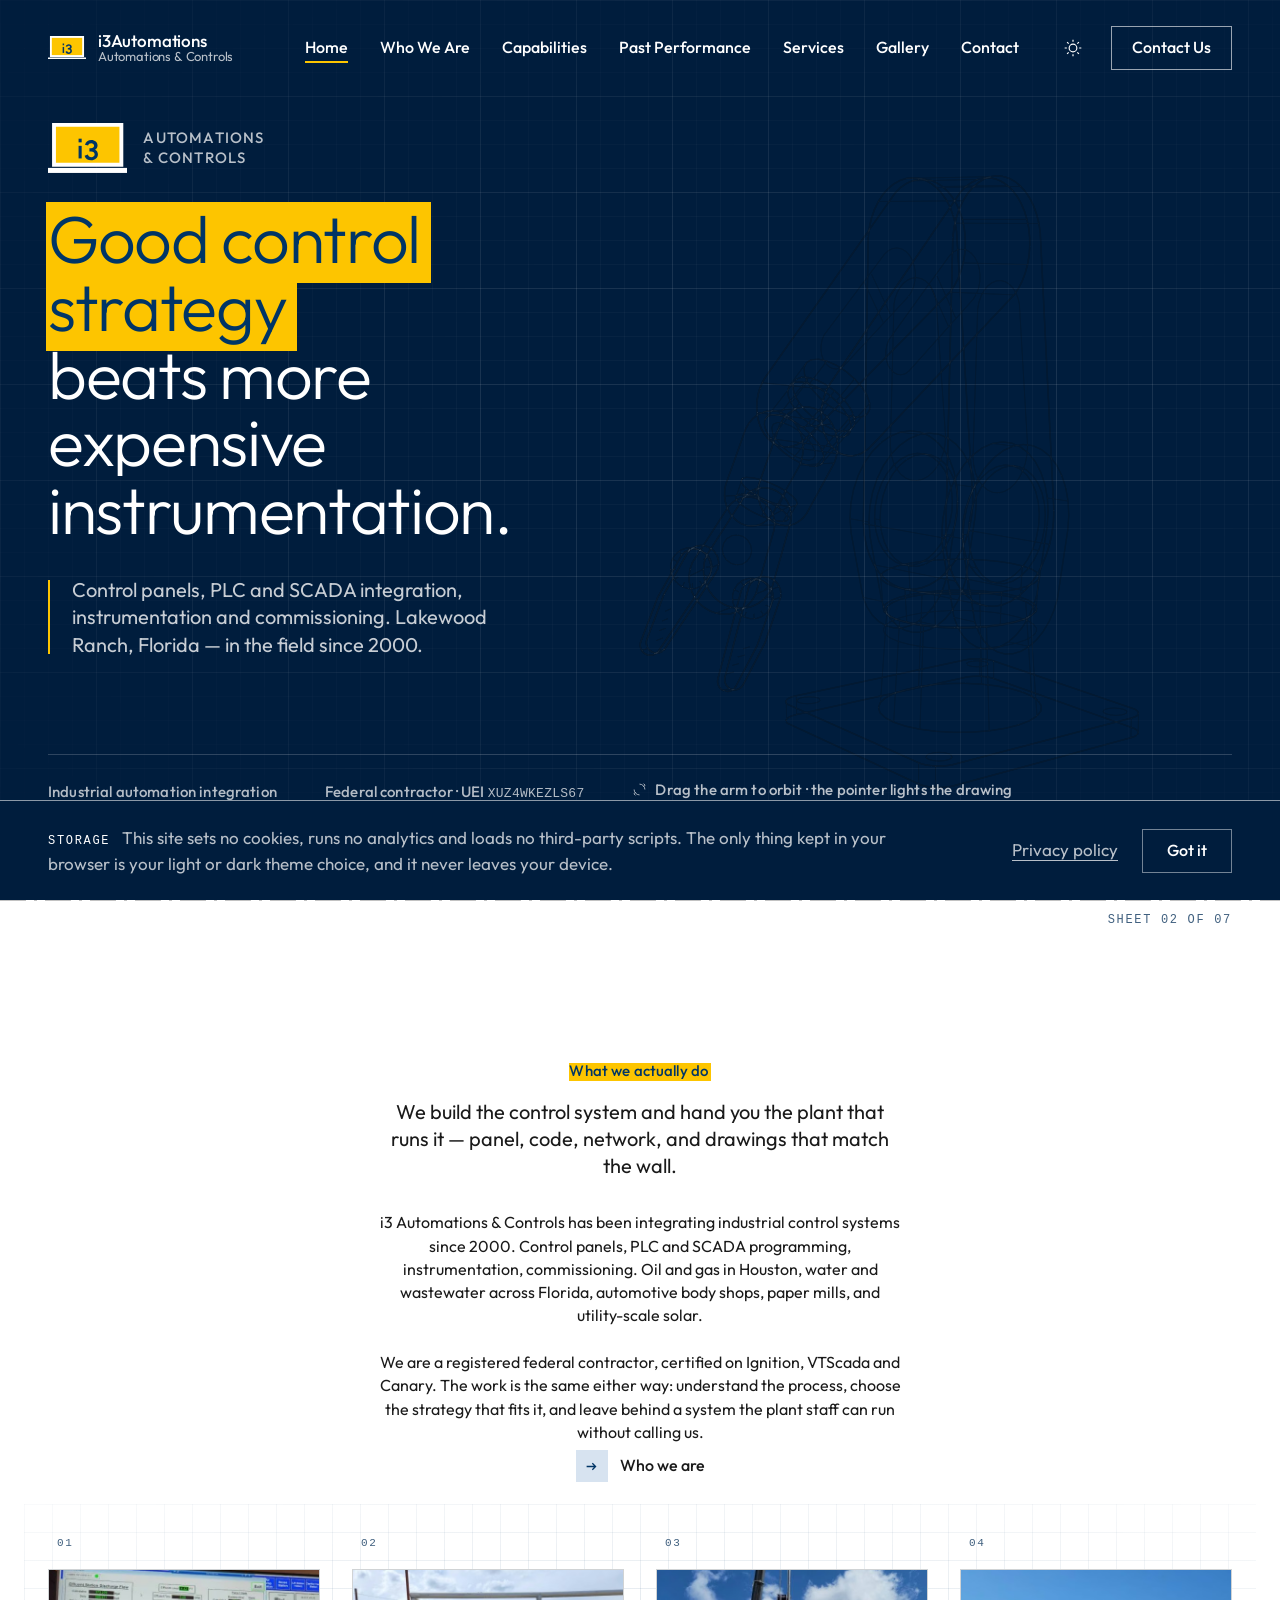
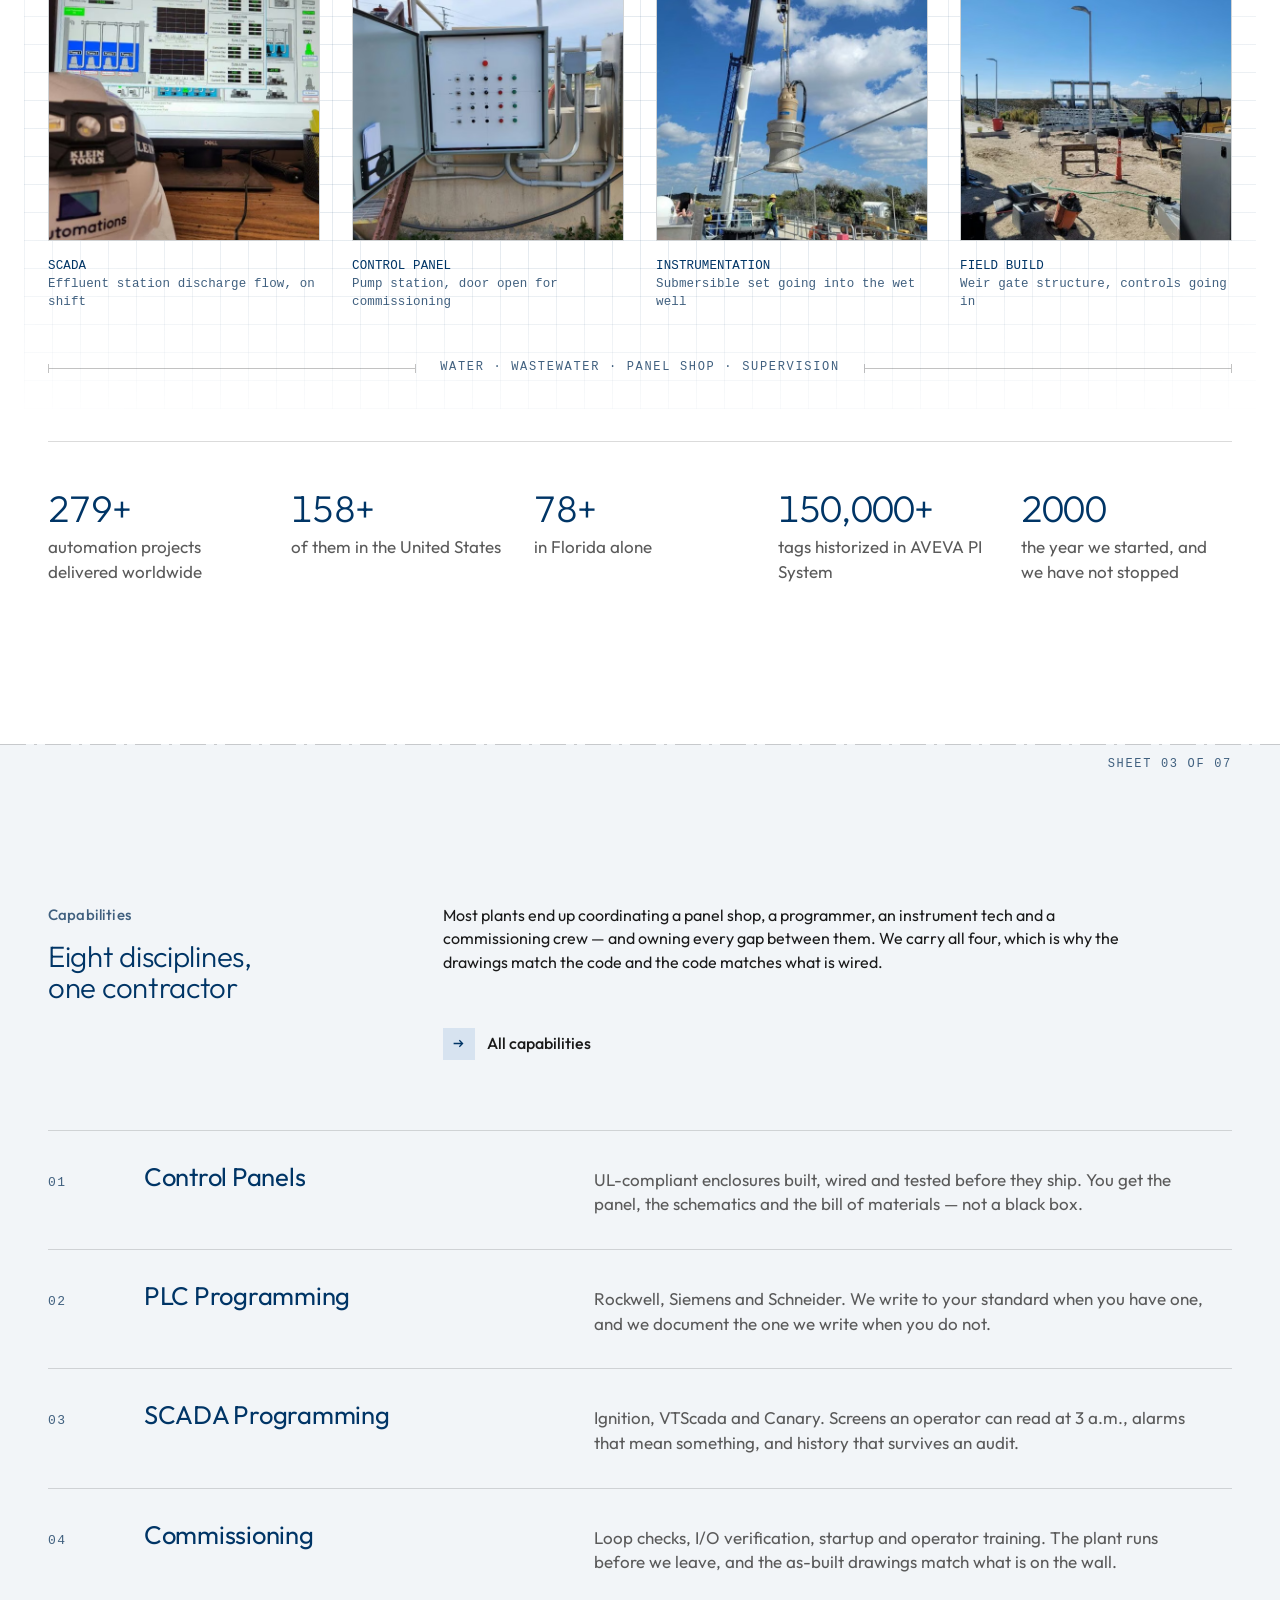
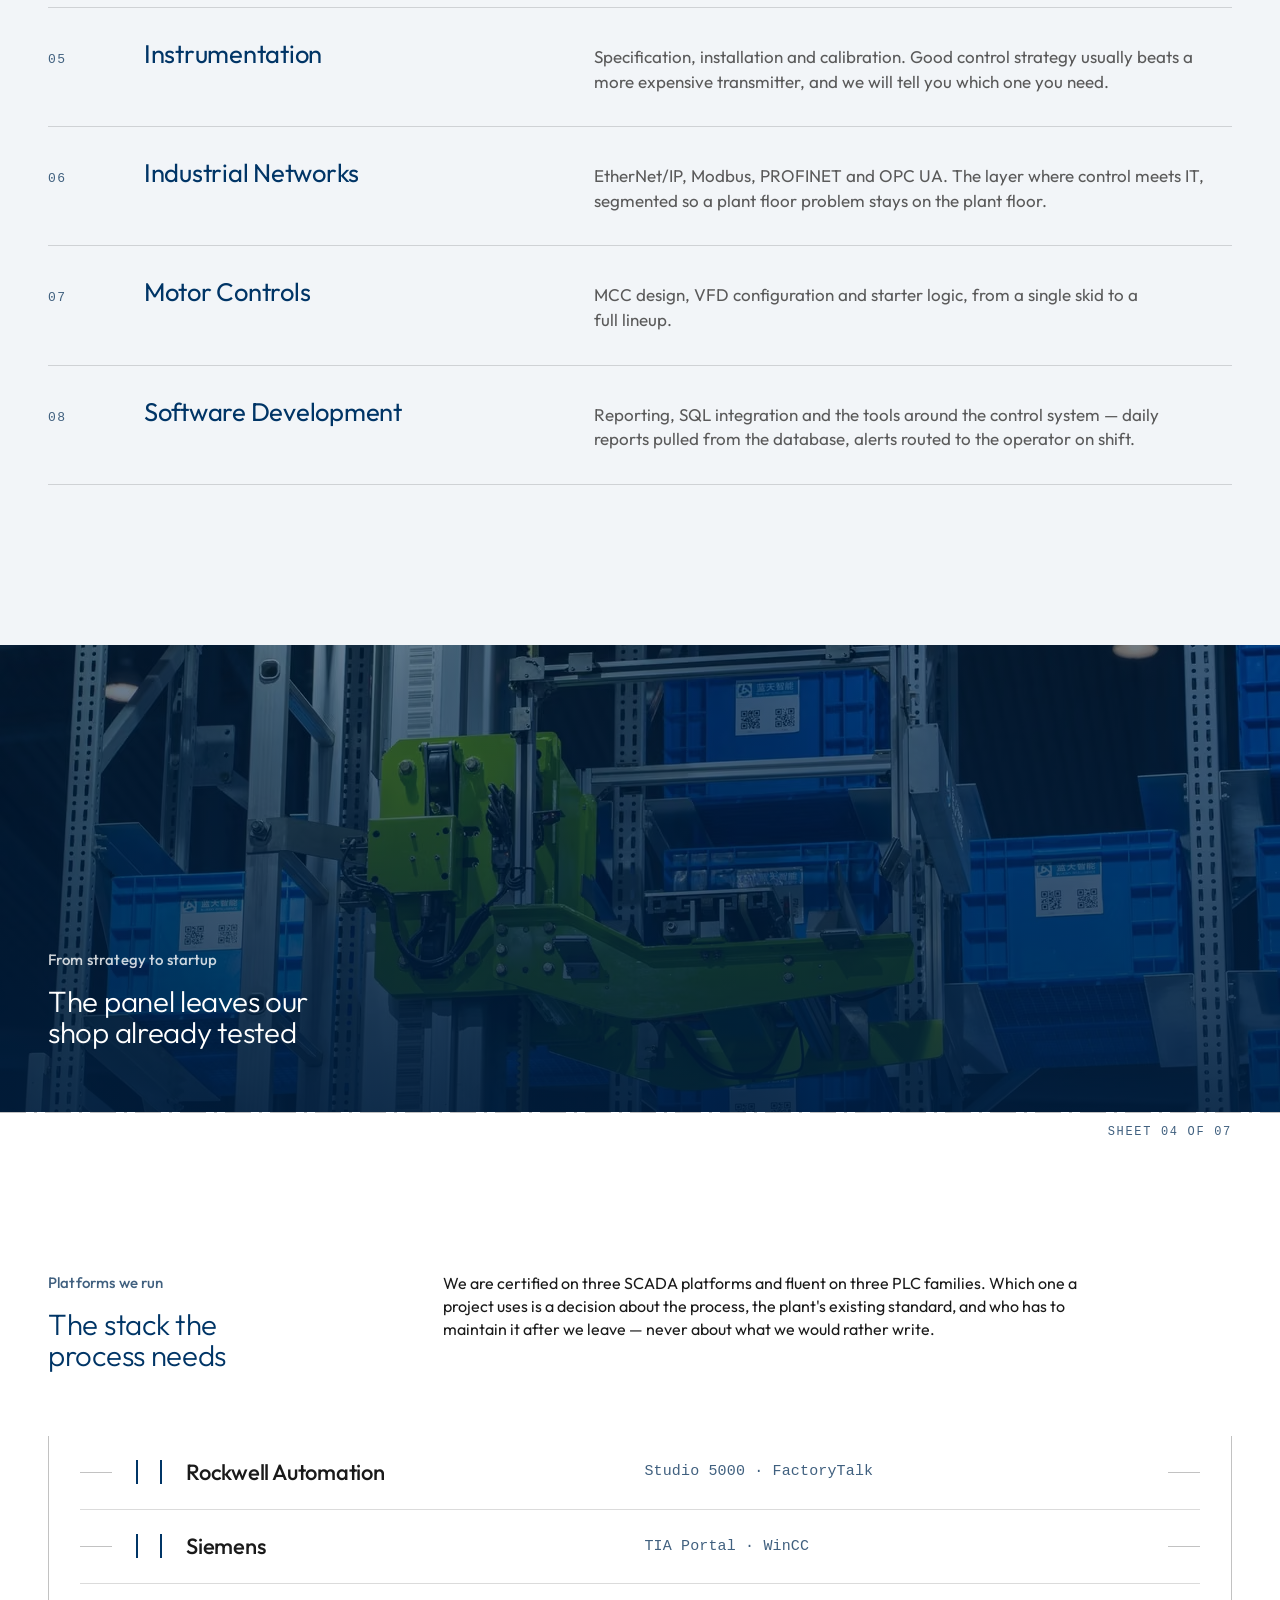
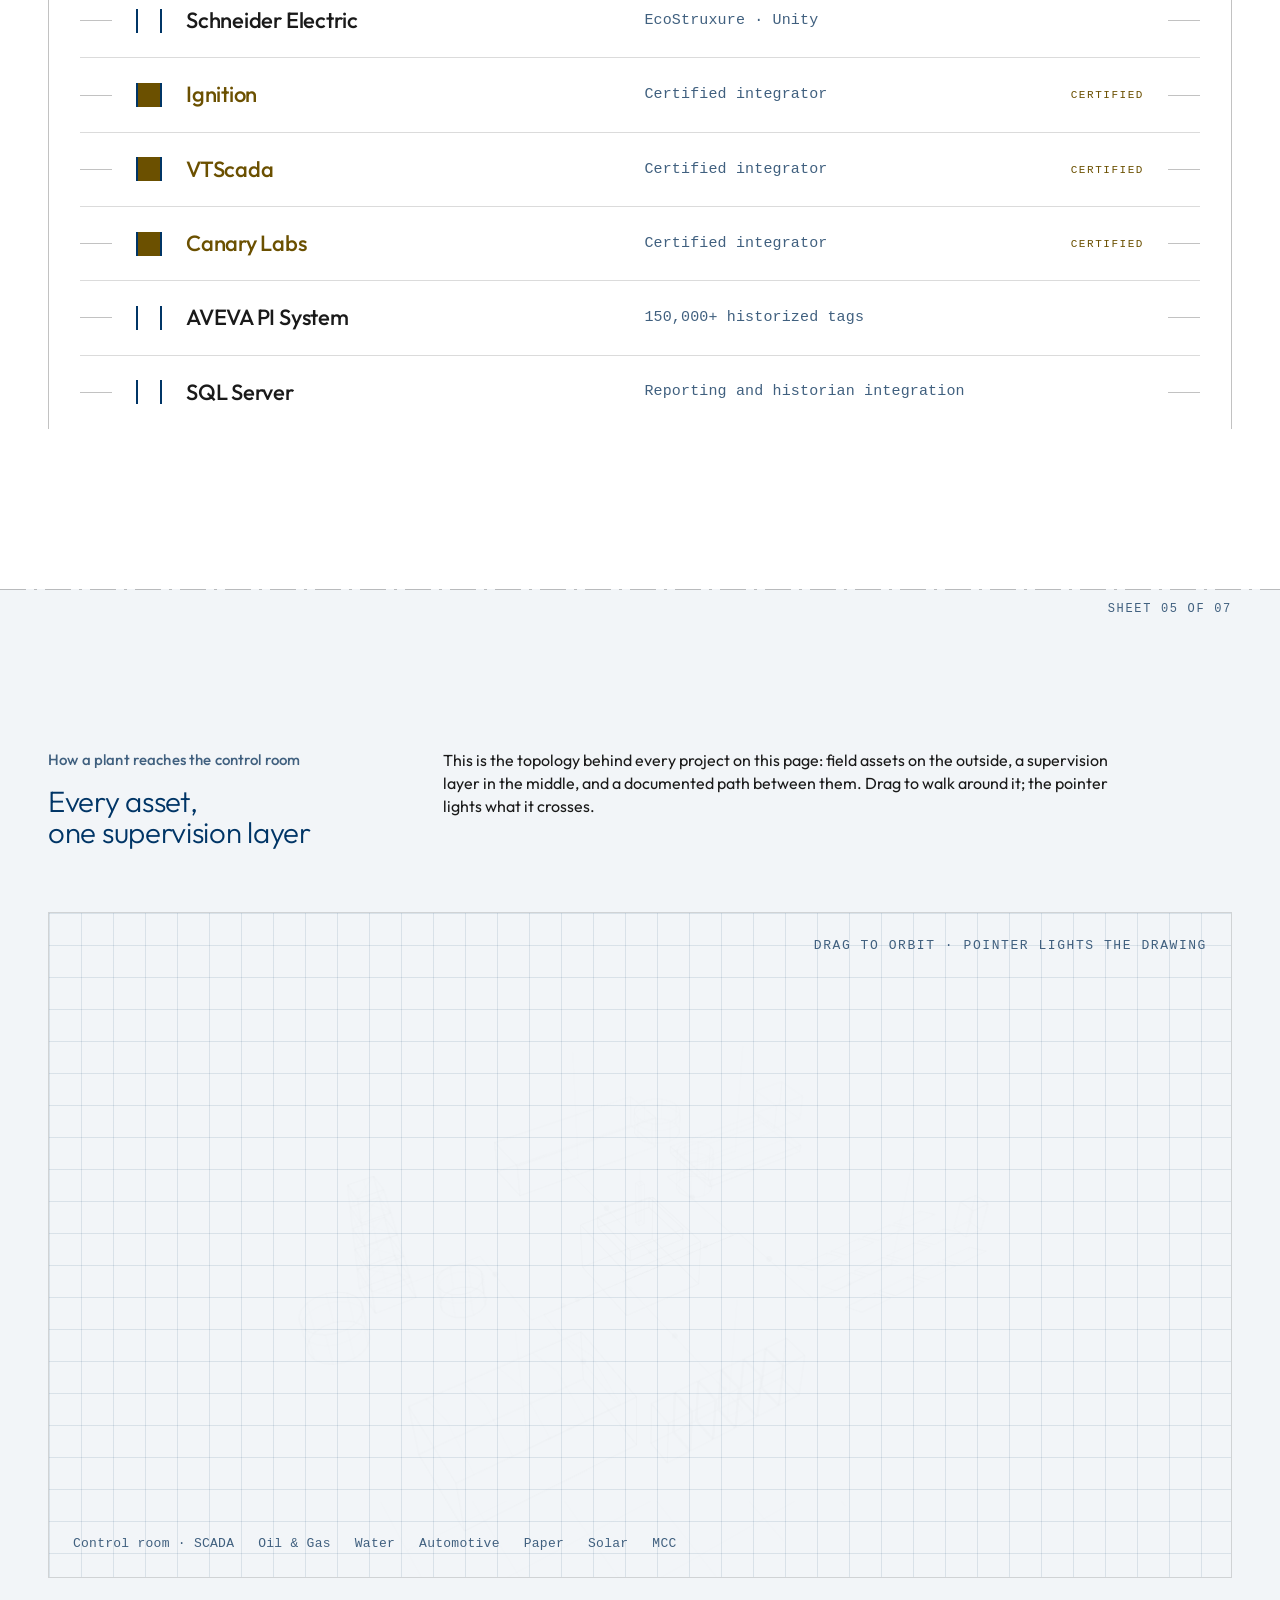
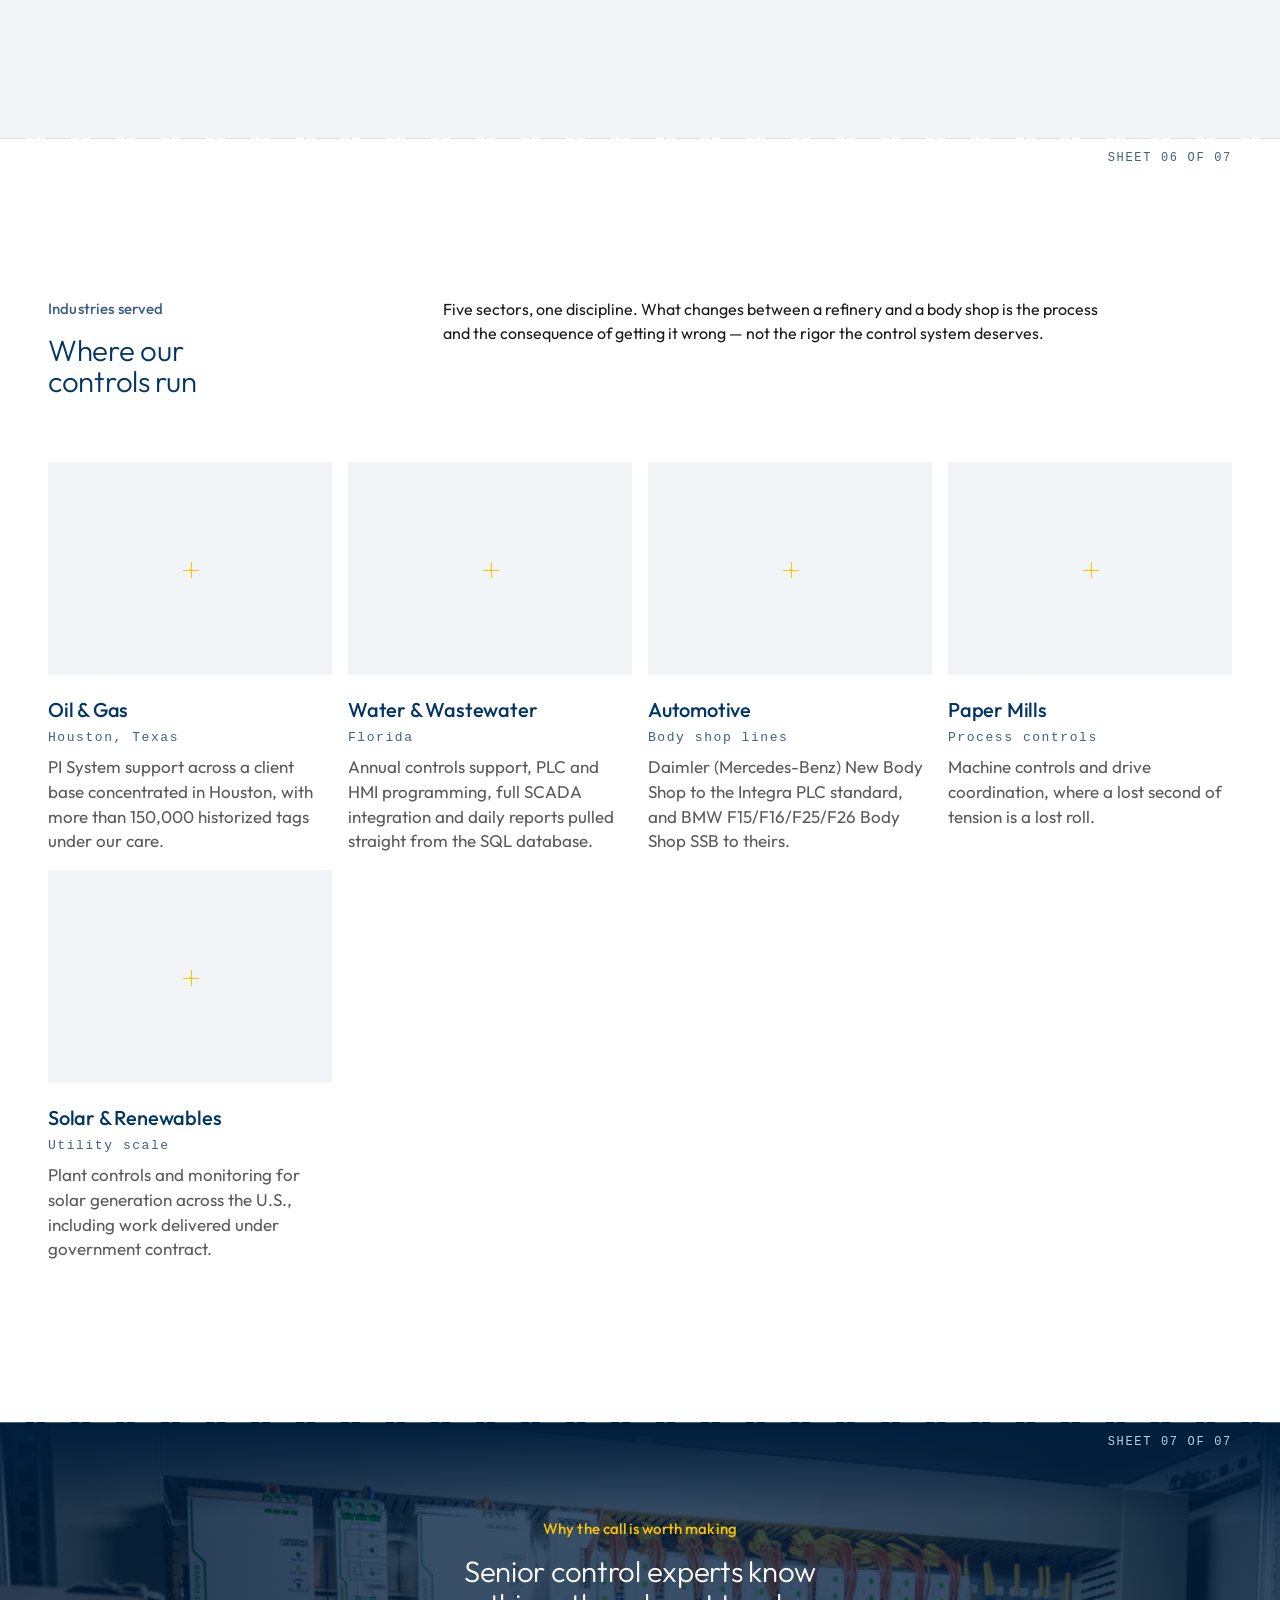
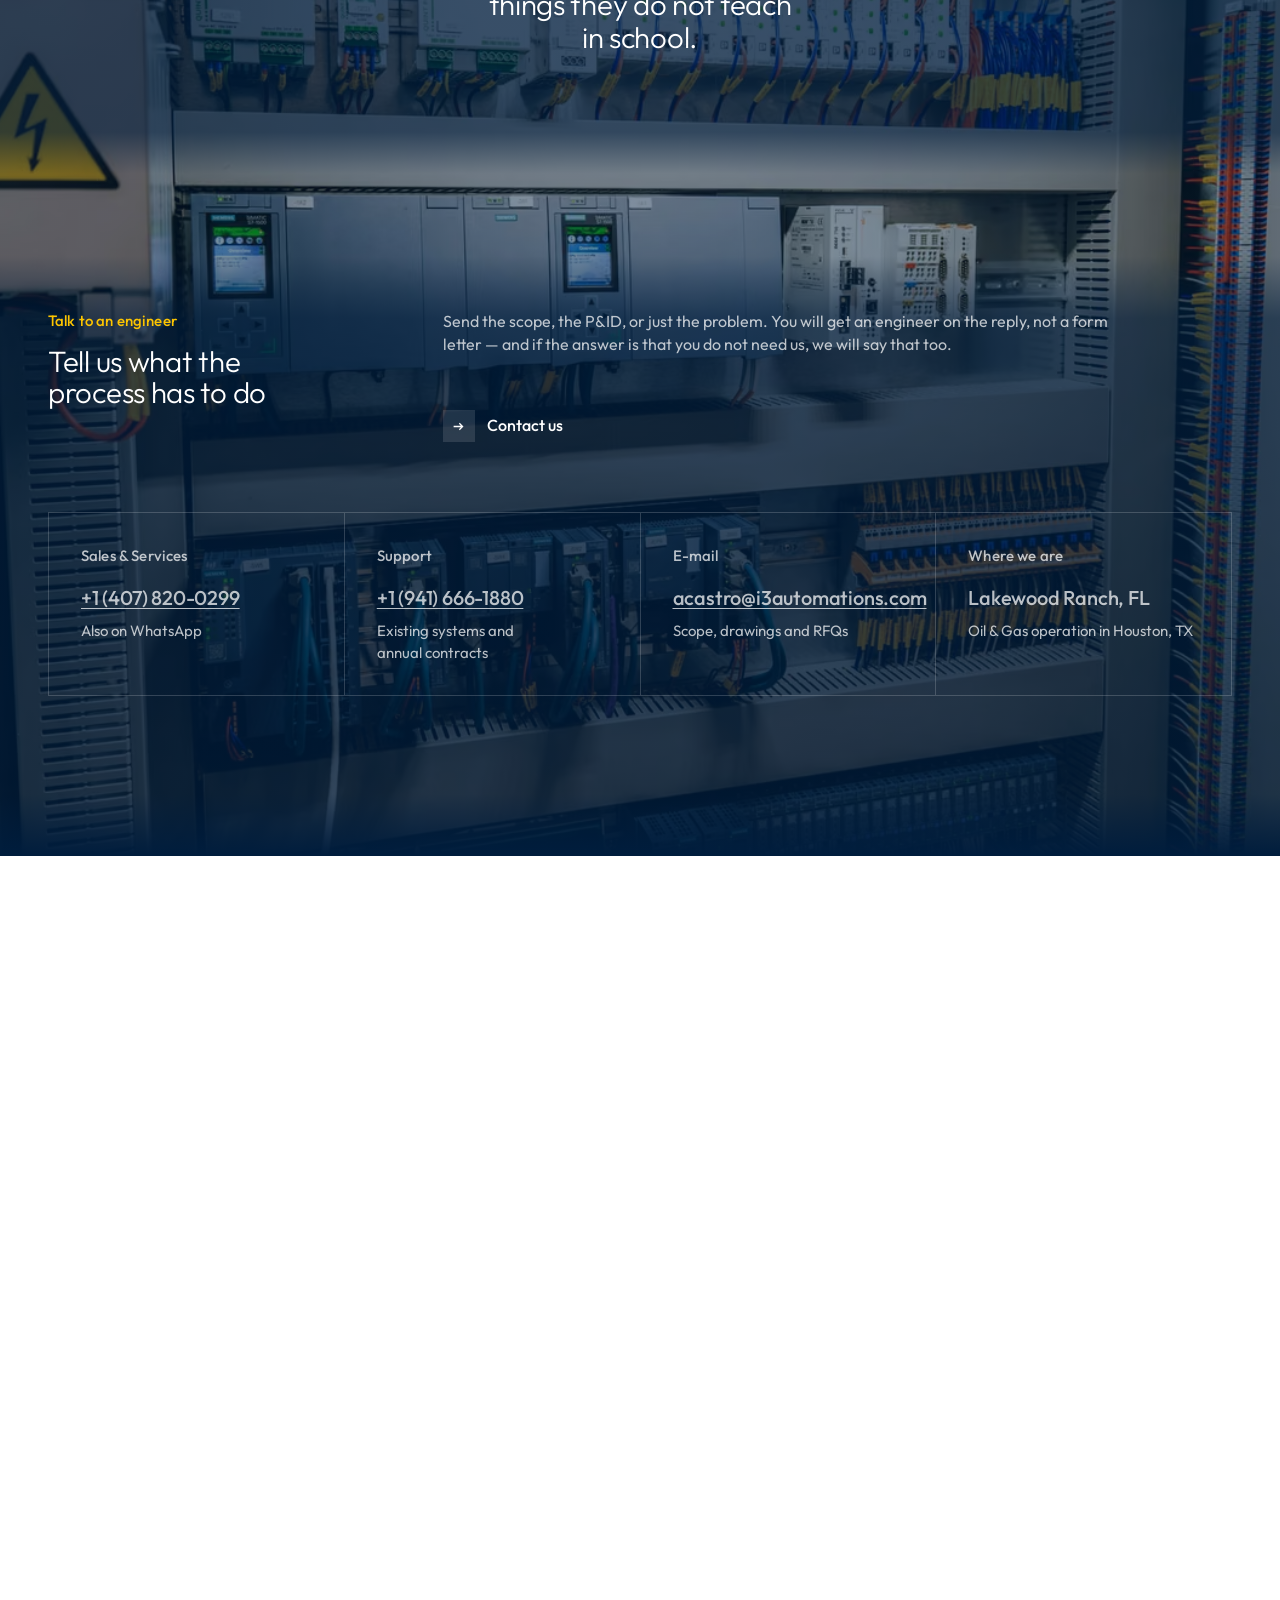
==== commit ec4c7c80: "Ajuste e deploy teste do seo e site completo" ====
--- a/site/index.html
+++ b/site/index.html
@@ -136,7 +136,7 @@
         <a class="cta" href="who-we-are.html"><span class="cta__chip" aria-hidden="true"><svg viewBox="0 0 16 16" fill="none" stroke="currentColor" stroke-width="1.6"><path d="M2 8h11M9 4l4 4-4 4"/></svg></span>Who we are</a>
       </div>
     </div>
-    <div class="prancha" data-progresso><div class="prancha__datum" aria-hidden="true"></div><div class="prancha__linha"><figure class="prancha__item" style="--i:0"><div class="prancha__vista"><span class="prancha__tique" aria-hidden="true"></span><span class="prancha__idx">01</span></div><div class="prancha__moldura"><picture><source type="image/avif" srcset="img/galeria/scada-600.avif 600w" sizes="(max-width: 560px) 92vw, (max-width: 1023px) 44vw, 22vw"><source type="image/webp" srcset="img/galeria/scada-600.webp 600w" sizes="(max-width: 560px) 92vw, (max-width: 1023px) 44vw, 22vw"><img class="" src="img/galeria/scada-600.jpg" alt="SCADA screen showing effluent station discharge flow, with an i3Automations hard hat in the foreground" decoding="async" fetchpriority="high" ></picture></div><figcaption class="prancha__legenda"><span class="prancha__ref">SCADA</span>Effluent station discharge flow, on shift</figcaption></figure><figure class="prancha__item" style="--i:1"><div class="prancha__vista"><span class="prancha__tique" aria-hidden="true"></span><span class="prancha__idx">02</span></div><div class="prancha__moldura"><picture><source type="image/avif" srcset="img/galeria/painel-campo-600.avif 600w" sizes="(max-width: 560px) 92vw, (max-width: 1023px) 44vw, 22vw"><source type="image/webp" srcset="img/galeria/painel-campo-600.webp 600w" sizes="(max-width: 560px) 92vw, (max-width: 1023px) 44vw, 22vw"><img class="" src="img/galeria/painel-campo-600.jpg" alt="Field-installed control panel with pilot lights and selector switches, door open at a pump station" decoding="async" fetchpriority="high" ></picture></div><figcaption class="prancha__legenda"><span class="prancha__ref">CONTROL PANEL</span>Pump station, door open for commissioning</figcaption></figure><figure class="prancha__item" style="--i:2"><div class="prancha__vista"><span class="prancha__tique" aria-hidden="true"></span><span class="prancha__idx">03</span></div><div class="prancha__moldura"><picture><source type="image/avif" srcset="img/galeria/bomba-600.avif 600w" sizes="(max-width: 560px) 92vw, (max-width: 1023px) 44vw, 22vw"><source type="image/webp" srcset="img/galeria/bomba-600.webp 600w" sizes="(max-width: 560px) 92vw, (max-width: 1023px) 44vw, 22vw"><img class="" src="img/galeria/bomba-600.jpg" alt="Submersible pump set being lowered by crane into a wet well" decoding="async" fetchpriority="high" ></picture></div><figcaption class="prancha__legenda"><span class="prancha__ref">INSTRUMENTATION</span>Submersible set going into the wet well</figcaption></figure><figure class="prancha__item" style="--i:3"><div class="prancha__vista"><span class="prancha__tique" aria-hidden="true"></span><span class="prancha__idx">04</span></div><div class="prancha__moldura"><picture><source type="image/avif" srcset="img/galeria/obra-agua-600.avif 600w" sizes="(max-width: 560px) 92vw, (max-width: 1023px) 44vw, 22vw"><source type="image/webp" srcset="img/galeria/obra-agua-600.webp 600w" sizes="(max-width: 560px) 92vw, (max-width: 1023px) 44vw, 22vw"><img class="" src="img/galeria/obra-agua-600.jpg" alt="Controls cabinet being installed beside weir gates at a water treatment structure under construction" decoding="async" fetchpriority="high" ></picture></div><figcaption class="prancha__legenda"><span class="prancha__ref">FIELD BUILD</span>Weir gate structure, controls going in</figcaption></figure></div><p class="prancha__cota">WATER &middot; WASTEWATER &middot; PANEL SHOP &middot; SUPERVISION</p></div>
+    <div class="prancha" data-progresso><div class="prancha__datum" aria-hidden="true"></div><div class="prancha__linha"><figure class="prancha__item reveal" style="--i:0"><div class="prancha__vista"><span class="prancha__tique" aria-hidden="true"></span><span class="prancha__idx">01</span></div><div class="prancha__moldura"><picture><source type="image/avif" srcset="img/galeria/scada-600.avif 600w" sizes="(max-width: 560px) 92vw, (max-width: 1023px) 44vw, 22vw"><source type="image/webp" srcset="img/galeria/scada-600.webp 600w" sizes="(max-width: 560px) 92vw, (max-width: 1023px) 44vw, 22vw"><img class="" src="img/galeria/scada-600.jpg" alt="SCADA screen showing effluent station discharge flow, with an i3Automations hard hat in the foreground" decoding="async" fetchpriority="high" ></picture></div><figcaption class="prancha__legenda"><span class="prancha__ref">SCADA</span>Effluent station discharge flow, on shift</figcaption></figure><figure class="prancha__item reveal" style="--i:1"><div class="prancha__vista"><span class="prancha__tique" aria-hidden="true"></span><span class="prancha__idx">02</span></div><div class="prancha__moldura"><picture><source type="image/avif" srcset="img/galeria/painel-campo-600.avif 600w" sizes="(max-width: 560px) 92vw, (max-width: 1023px) 44vw, 22vw"><source type="image/webp" srcset="img/galeria/painel-campo-600.webp 600w" sizes="(max-width: 560px) 92vw, (max-width: 1023px) 44vw, 22vw"><img class="" src="img/galeria/painel-campo-600.jpg" alt="Field-installed control panel with pilot lights and selector switches, door open at a pump station" decoding="async" fetchpriority="high" ></picture></div><figcaption class="prancha__legenda"><span class="prancha__ref">CONTROL PANEL</span>Pump station, door open for commissioning</figcaption></figure><figure class="prancha__item reveal" style="--i:2"><div class="prancha__vista"><span class="prancha__tique" aria-hidden="true"></span><span class="prancha__idx">03</span></div><div class="prancha__moldura"><picture><source type="image/avif" srcset="img/galeria/bomba-600.avif 600w" sizes="(max-width: 560px) 92vw, (max-width: 1023px) 44vw, 22vw"><source type="image/webp" srcset="img/galeria/bomba-600.webp 600w" sizes="(max-width: 560px) 92vw, (max-width: 1023px) 44vw, 22vw"><img class="" src="img/galeria/bomba-600.jpg" alt="Submersible pump set being lowered by crane into a wet well" decoding="async" fetchpriority="high" ></picture></div><figcaption class="prancha__legenda"><span class="prancha__ref">INSTRUMENTATION</span>Submersible set going into the wet well</figcaption></figure><figure class="prancha__item reveal" style="--i:3"><div class="prancha__vista"><span class="prancha__tique" aria-hidden="true"></span><span class="prancha__idx">04</span></div><div class="prancha__moldura"><picture><source type="image/avif" srcset="img/galeria/obra-agua-600.avif 600w" sizes="(max-width: 560px) 92vw, (max-width: 1023px) 44vw, 22vw"><source type="image/webp" srcset="img/galeria/obra-agua-600.webp 600w" sizes="(max-width: 560px) 92vw, (max-width: 1023px) 44vw, 22vw"><img class="" src="img/galeria/obra-agua-600.jpg" alt="Controls cabinet being installed beside weir gates at a water treatment structure under construction" decoding="async" fetchpriority="high" ></picture></div><figcaption class="prancha__legenda"><span class="prancha__ref">FIELD BUILD</span>Weir gate structure, controls going in</figcaption></figure></div><p class="prancha__cota">WATER &middot; WASTEWATER &middot; PANEL SHOP &middot; SUPERVISION</p></div>
     <dl class="numeros reveal">
       <div><dt class="tabular">279+</dt><dd>automation projects delivered worldwide</dd></div>
       <div><dt class="tabular">158+</dt><dd>of them in the United States</dd></div>
--- a/site/css/style.css
+++ b/site/css/style.css
@@ -2033,13 +2033,21 @@
 .carta { aspect-ratio: 4 / 3; }
 .clp { aspect-ratio: 4 / 3; }
 }
-.prancha__item {
+@media (min-width: 1024px) {
+.prancha[data-progresso] .prancha__item {
 --janela: .16;
 --passo: .055;
 --avanco: clamp(0, calc((var(--p, 1) - .06 - var(--i, 0) * var(--passo)) /
 var(--janela)), 1);
 opacity: var(--avanco);
 transform: translate3d(0, calc((1 - var(--avanco)) * 40px), 0);
+filter: none;
+transition: none;
+}
+}
+@media (max-width: 1023px) {
+.prancha .prancha__item { --avanco: 1; }
+.prancha { --datum: 1; }
 }
 .prancha { --datum: clamp(0, calc(var(--p, 1) / .06), 1); }
 .prancha__moldura img {
